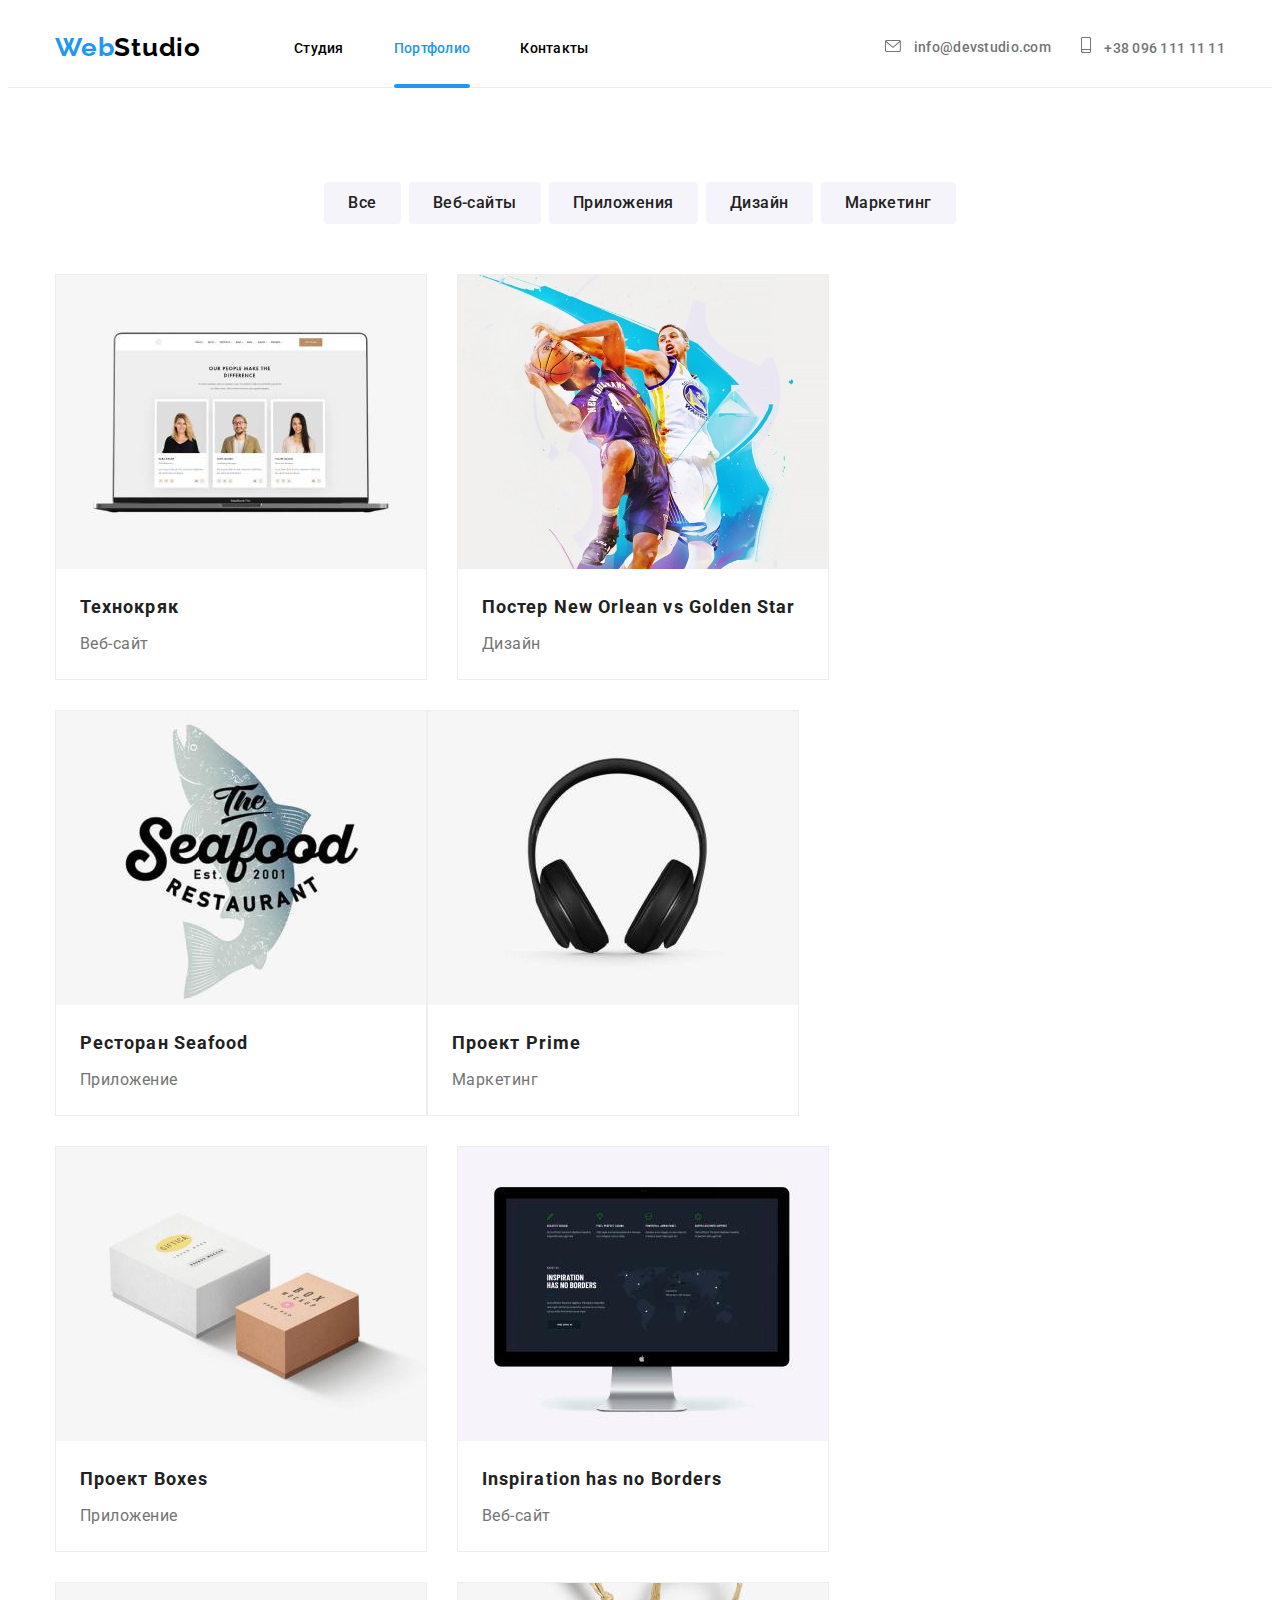
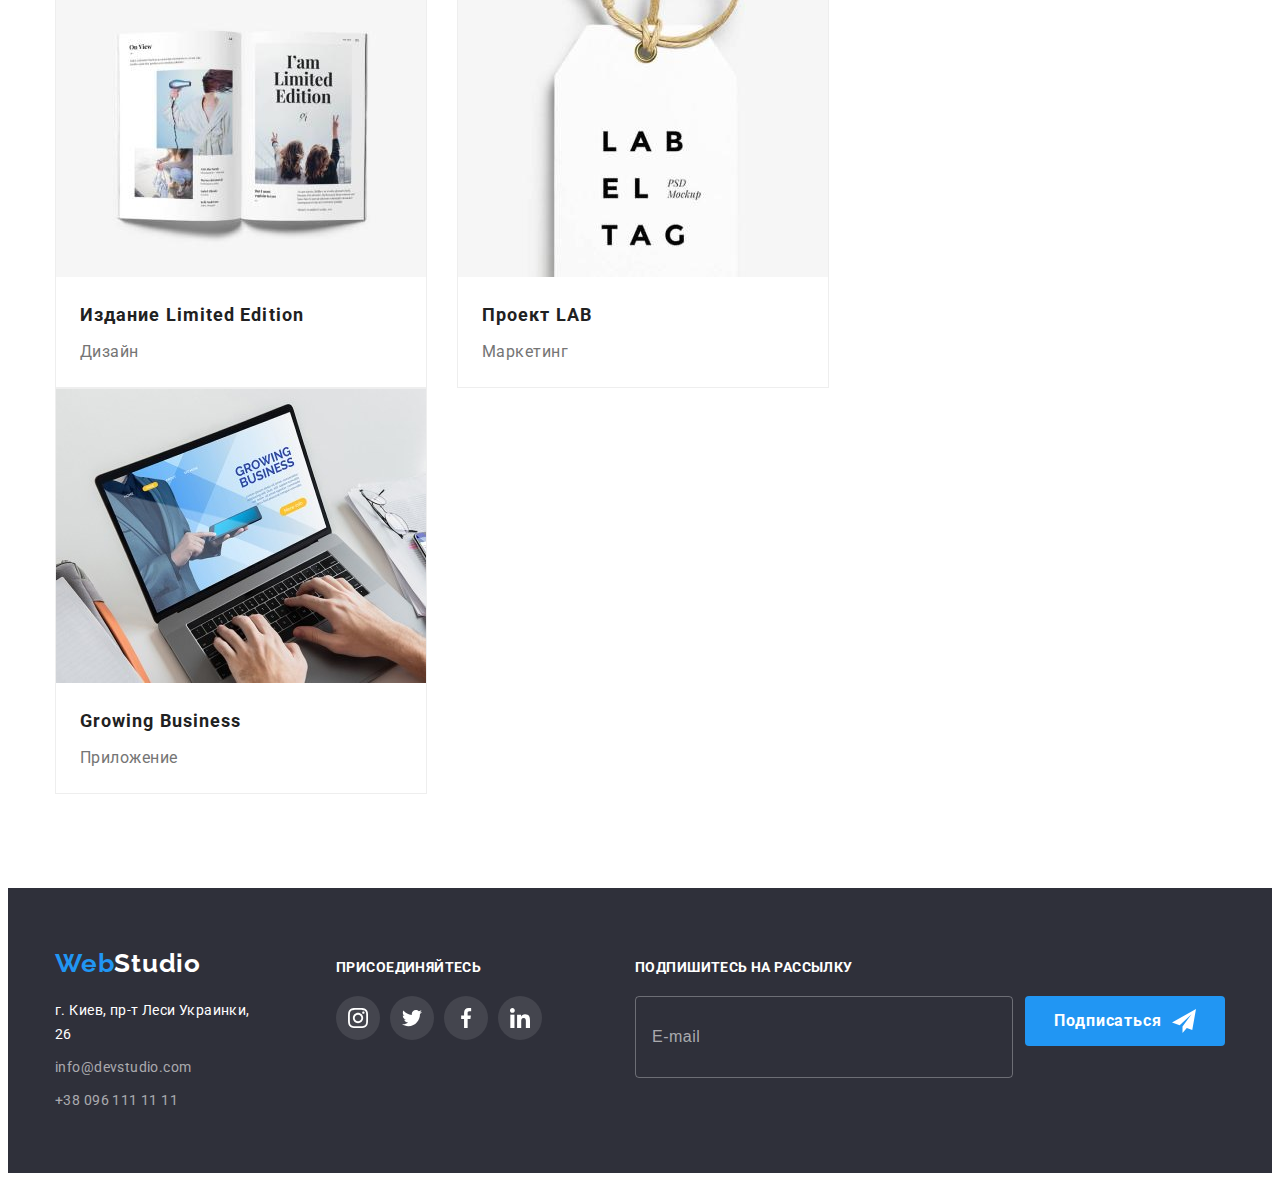
==== portfolio.html @ b7fc4e18 "created" ====
<!DOCTYPE html>
<html lang="ru">

<head>
  <meta charset="UTF-8" />
  <meta http-equiv="X-UA-Compatible" content="IE=edge" />
  <meta name="viewport" content="width=device-width, initial-scale=1.0" />
  <title>webstudio</title>
  <link rel="preconnect" href="https://fonts.googleapis.com" />
  <link rel="preconnect" href="https://fonts.gstatic.com" crossorigin />
  <link href="https://fonts.googleapis.com/css2?family=Raleway:wght@700&family=Roboto:wght@400;500;700;900&display=swap"
    rel="stylesheet" />
  <link rel="stylesheet" href="https://cdnjs.cloudflare.com/ajax/libs/modern-normalize/1.1.0/modern-normalize.min.css"
    integrity="sha512-wpPYUAdjBVSE4KJnH1VR1HeZfpl1ub8YT/NKx4PuQ5NmX2tKuGu6U/JRp5y+Y8XG2tV+wKQpNHVUX03MfMFn9Q=="
    crossorigin="anonymous" referrerpolicy="no-referrer" />
  <link rel="stylesheet" href="./css/main.min.css" />
</head>

<body>
  <header class="header">
    <div class="container header-container">
      <a class="header-logo" href="./index.html">
        <span class="header-logo__web" lang="en">Web</span><span class="header-logo__studio" lang="en">Studio</span>
      </a>
      <nav class="header-nav">
        <ul class="header-list list">
          <li class="header-list__item">
            <a href="./index.html" class="header-list__link link">Студия</a>
          </li>
          <li class="header-list__item">
            <a href="./portfolio.html" class="header-list__link link current">Портфолио</a>
          </li>
          <li class="header-list__item">
            <a href="" class="header-list__link link">Контакты</a>
          </li>
        </ul>
      </nav>

      <ul class="header-contacts list">
        <li class="header-contacts__item">
          <a href="mailto:info@devstudio.com" class="header-contacts__link link">
            <svg class="header-contacts__icon" width="16" height="12">
              <use href="./images/icons.svg#icon-envelope"></use>
            </svg>
            info@devstudio.com</a>
        </li>
        <li class="header-contacts__item">
          <a href="tel:+380961111111" class="header-contacts__link link">
            <svg class="header-contacts__icon" width="10" height="16">
              <use href="./images/icons.svg#icon-smartphone"></use>
            </svg>
            +38 096 111 11 11
          </a>
        </li>
      </ul>
    </div>
  </header>

  <main>
    <section class="filter">
      <div class="container">
        <h1 class="visually-hidden">Фильтр</h1>
        <ul class="filter-list list">
          <li class="filter-list__item"><button type="button" class="filter-list__button">Все</button></li>
          <li class="filter-list__item"><button type="button" class="filter-list__button">Веб-сайты</button></li>
          <li class="filter-list__item"><button type="button" class="filter-list__button">Приложения</button></li>
          <li class="filter-list__item"><button type="button" class="filter-list__button">Дизайн</button></li>
          <li class="filter-list__item"><button type="button" class="filter-list__button">Маркетинг</button></li>
        </ul>
        <ul class="filter-examples list">
          <li class="filter-examples__item"><a href="" class="filter-examples__link link"></a>
            <div class="filter-examples__item-wrap">
              <img src="./images/portfolio/portfolio1.jpg" alt="веб-сайт технокряк" width="370" height="294" />
              <p class="filter-examples__description-text">Технокряк это современная площадка распространения
                коронавируса. Компании используют эту платформу для цифрового шпионажа и атак на защищённые сервера
                конкурентов.</p>
            </div>
            <div class="filter-examples__main-text">
              <h2 class="filter-examples__title">Технокряк</h2>
              <p class="filter-examples__text">Веб-сайт</p>
            </div>
          </li>
          <li class="filter-examples__item"><a href="" class="filter-examples__link link"></a>
            <div class="filter-examples__item-wrap">
              <img src="./images/portfolio/portfolio2.jpg" alt="Постер New Orlean vs Golden Star" width="370"
                height="294" />
              <p class="filter-examples__description-text">Технокряк это современная площадка распространения
                коронавируса. Компании используют эту платформу для цифрового шпионажа и атак на защищённые сервера
                конкурентов.</p>
            </div>
            <div class="filter-examples__main-text">
              <h2 class="filter-examples__title">Постер <span lang="en">New Orlean vs Golden Star</span></h2>
              <p class="filter-examples__text">Дизайн</p>
            </div>
          </li>
          <li class="filter-examples__item"><a href="" class="filter-examples__link link"></a>
            <div class="filter-examples__item-wrap">
              <img src="./images/portfolio/portfolio3.jpg" alt="Ресторан Seafood" width="370" height="294" />
              <p class="filter-examples__description-text">Технокряк это современная площадка распространения
                коронавируса. Компании используют эту платформу для цифрового шпионажа и атак на защищённые сервера
                конкурентов.</p>
            </div>
            <div class="filter-examples__main-text">
              <h2 class="filter-examples__title">Ресторан <span lang="en">Seafood</span></h2>
              <p class="filter-examples__text">Приложение</p>
            </div>
          </li>
          <li class="filter-examples__item"><a href="" class="filter-examples__link link"></a>
            <div class="filter-examples__item-wrap">
              <img src="./images/portfolio/portfolio4.jpg" alt="Проект Prime" width="370" height="294" />
              <p class="filter-examples__description-text">Технокряк это современная площадка распространения
                коронавируса. Компании используют эту платформу для цифрового шпионажа и атак на защищённые сервера
                конкурентов.</p>
            </div>
            <div class="filter-examples__main-text">
              <h2 class="filter-examples__title">Проект <span lang="en">Prime</span></h2>
              <p class="filter-examples__text">Маркетинг</p>
            </div>
          </li>
          <li class="filter-examples__item"><a href="" class="filter-examples__link link"></a>
            <div class="filter-examples__item-wrap">
              <img src="./images/portfolio/portfolio5.jpg" alt="Проект Boxes" width="370" height="294" />
              <p class="filter-examples__description-text">Технокряк это современная площадка распространения
                коронавируса. Компании используют эту платформу для цифрового шпионажа и атак на защищённые сервера
                конкурентов.</p>
            </div>
            <div class="filter-examples__main-text">
              <h2 class="filter-examples__title">Проект <span lang="en">Boxes</span></h2>
              <p class="filter-examples__text">Приложение</p>
            </div>
          </li>
          <li class="filter-examples__item"><a href="" class="filter-examples__link link"></a>
            <div class="filter-examples__item-wrap">
              <img src="./images/portfolio/portfolio6.jpg" alt="Inspiration has no Borders" width="370" height="294" />
              <p class="filter-examples__description-text">Технокряк это современная площадка распространения
                коронавируса. Компании используют эту платформу для цифрового шпионажа и атак на защищённые сервера
                конкурентов.</p>
            </div>
            <div class="filter-examples__main-text">
              <h2 class="filter-examples__title"><span lang="en">Inspiration has no Borders</span></h2>
              <p class="filter-examples__text">Веб-сайт</p>
            </div>
          </li>
          <li class="filter-examples__item"><a href="" class="filter-examples__link link"></a>
            <div class="filter-examples__item-wrap">
              <img src="./images/portfolio/portfolio7.jpg" alt="Издание Limited Edition" width="370" height="294" />
              <p class="filter-examples__description-text">Технокряк это современная площадка распространения
                коронавируса. Компании используют эту платформу для цифрового шпионажа и атак на защищённые сервера
                конкурентов.</p>
            </div>
            <div class="filter-examples__main-text">
              <h2 class="filter-examples__title">Издание <span lang="en">Limited Edition</span></h2>
              <p class="filter-examples__text">Дизайн</p>
            </div>
          </li>
          <li class="filter-examples__item"><a href="" class="filter-examples__link link"></a>
            <div class="filter-examples__item-wrap">
              <img src="./images/portfolio/portfolio8.jpg" alt="Проект LAB" width="370" height="294" />
              <p class="filter-examples__description-text">Технокряк это современная площадка распространения
                коронавируса. Компании используют эту платформу для цифрового шпионажа и атак на защищённые сервера
                конкурентов.</p>
            </div>
            <div class="filter-examples__main-text">
              <h2 class="filter-examples__title">Проект <span lang="en">LAB</span></h2>
              <p class="filter-examples__text">Маркетинг</p>
            </div>
          </li>
          <li class="filter-examples__item"><a href="" class="filter-examples__link link"></a>
            <div class="filter-examples__item-wrap">
              <img src="./images/portfolio/portfolio9.jpg" alt="Growing Business" width="370" height="294" />
              <p class="filter-examples__description-text">Технокряк это современная площадка распространения
                коронавируса. Компании используют эту платформу для цифрового шпионажа и атак на защищённые сервера
                конкурентов.</p>
            </div>
            <div class="filter-examples__main-text">
              <h2 class="filter-examples__title"><span lang="en">Growing Business</span></h2>
              <p class="filter-examples__text">Приложение</p>
            </div>
          </li>
        </ul>
      </div>
    </section>
  </main>

  <footer class="footer">
    <div class="container footer-container">
      <div class="footer-contact-info">
        <a class="footer-logo" href="./index.html"><span class="footer-logo__web" lang="en">Web</span><span
            class="footer-logo__studio" lang="en">Studio</span></a>
        <address class="footer-address">
          <ul class="footer-address__list list">
            <li class="footer-address__item">
              <a href="https://goo.gl/maps/FD98pW3v6EqiZi8m8" class="footer-address__map link" target="_blank"
                rel="noopener noreferrer">
                г. Киев, пр-т Леси Украинки, 26
              </a>
            </li>
            <li class="footer-address__item">
              <a href="mailto:info@devstudio.com" class="footer-address__mail link">
                info@devstudio.com
              </a>
            </li>
            <li class="footer-address__item">
              <a href="tel:+380961111111" class="footer-address__tel link">
                +38 096 111 11 11
              </a>
            </li>
          </ul>
        </address>
      </div>
      <div class="footer-social">
        <p class="footer-social__join-text">ПРИСОЕДИНЯЙТЕСЬ</p>
        <ul class="footer-social__list socials list">
          <li class="socials__item">
            <a href="" class="socials__link social--fill-white">
              <svg class="socials__icon" width="20" height="20">
                <use href="./images/icons.svg#icon-instagram">
                </use>
              </svg>
            </a>
          </li>
          <li class="socials__item">
            <a href="" class="socials__link social--fill-white">
              <svg class="socials__icon" width="20" height="20">
                <use href="./images/icons.svg#icon-twitter">
                </use>
              </svg>
            </a>
          </li>
          <li class="socials__item">
            <a href="" class="socials__link social--fill-white">
              <svg class="socials__icon" width="20" height="20">
                <use href="./images/icons.svg#icon-facebook">
                </use>
              </svg>
            </a>
          </li>
          <li class="socials__item">
            <a href="" class="socials__link social--fill-white">
              <svg class="socials__icon" width="20" height="20">
                <use href="./images/icons.svg#icon-linkedin">
                </use>
              </svg>
            </a>
          </li>
        </ul>
      </div>
      <div class="footer-mailing">
        <h2 class="footer-mailing__title">Подпишитесь на рассылку</h2>
        <form action="#" class="mailing-form">
          <div class="mailing-form__wrap">
            <input type="email" name="mailing-email" class="mailing-form__input" placeholder="E-mail" required>
            <button type="submit" class="button mailing-form__button">Подписаться<svg class="mailing-form__icon" width="24" height="24">
                <use href="./images/icons.svg#icon-icon-send"></use>
              </svg>
            </button>
          </div>
        </form>
      </div>
    </div>
  </footer>
</body>

</html>
---- css/main.min.css ----
:root{--logo-color: #ffffff;--main-title-color: #ffffff;--second-title-color: #212121;--first-text-color: #757575;--second-text-color: #212121;--third-text-color: #ffffff;--fourth-text-color: rgba(255, 255, 255, 0.6);--button-color: #ffffff;--header-main-text-color: #000000;--header-second-text-color: #757575;--accent-color: #2196f3;--background-block-color: #2f303a;--background-block-secondary-color: #f5f4fa;--background-color-third-color: #ffffff}p,h1,h2,h3,h4,h5,h6{margin:0 auto}ul{margin:0;padding:0}img{display:block;max-width:100%;height:auto}.visually-hidden{position:absolute;white-space:nowrap;width:1px;height:1px;overflow:hidden;border:0;padding:0;clip:rect(0 0 0 0);clip-path:inset(50%);margin:-1px}body{font-family:"Roboto", sans-serif;color:var(--main-title-color)}.list{list-style:none}.link{text-decoration:none}.container{width:1200px;box-sizing:border-box;padding-left:15px;padding-right:15px;margin:0 auto}.backdrop{position:fixed;top:0;left:0;width:100vw;height:100vh;background-color:rgba(0,0,0,0.2);opacity:1;transition:opacity 250ms cubic-bezier(0.4, 0, 0.2, 1),visibility 250ms cubic-bezier(0.4, 0, 0.2, 1)}.is-hidden{visibility:hidden;opacity:0;pointer-events:none}.modal{position:absolute;padding:40px;top:50%;left:50%;width:528px;min-height:581px;background-color:#ffffff;border-radius:4px;transform:translate(-50%, -50%) scale(1);transition:transform 250ms cubic-bezier(0.4, 0, 0.2, 1),visibility 250ms cubic-bezier(0.4, 0, 0.2, 1)}.is-hidden .modal{transform:translate(-50%, -50%) scale(0.5)}.modal-close{position:absolute;top:10px;right:10px;width:30px;height:30px;cursor:pointer;background-color:transparent;border:1px solid rgba(0,0,0,0.1);border-radius:50px;display:flex;align-items:center;justify-content:center;transition:border-color 250ms cubic-bezier(0.4, 0, 0.2, 1)}.modal-close:focus,.modal-close:hover{border-color:var(--accent-color)}.icon-close{transition:fill 250ms cubic-bezier(0.4, 0, 0.2, 1)}.modal-close:focus .icon-close,.modal-close:hover .icon-close{fill:var(--accent-color)}.modal__title{margin-bottom:12px;font-weight:700;font-size:20px;line-height:1.15;letter-spacing:.03em;text-align:center;color:var(--second-text-color)}.modal-form__info{margin-bottom:10px}.modal-personalization__wrap{position:relative}.modal-personalization__icon{position:absolute;top:50%;left:12px;transform:translateY(-50%);transition:fill 250ms cubic-bezier(0.4, 0, 0.2, 1)}.modal-personalization__input{padding-left:42px;padding-right:12px;font-size:12px;line-height:1.17;letter-spacing:0.01em;color:var(--header-second-text-color);width:100%;height:40px;border:1px solid rgba(33,33,33,0.2);border-radius:4px;background-color:transparent;outline:transparent;transition:border-color 250ms cubic-bezier(0.4, 0, 0.2, 1)}.modal-personalization__input:focus{border-color:var(--accent-color)}.modal-personalization__input:focus+.modal-personalization__icon{fill:var(--accent-color)}.modal-form__text{display:block;margin-bottom:4px;font-size:12px;line-height:1.17;letter-spacing:0.01em;color:var(--header-second-text-color)}.modal-form__comment{padding-left:16px;padding-right:16px;padding-top:12px;padding-bottom:12px;margin-bottom:20px;width:100%;height:120px;border:1px solid rgba(33,33,33,0.2);border-radius:4px;background-color:transparent;outline:transparent;resize:none}.modal-form__comment::placeholder{font-size:12px;line-height:1.17;letter-spacing:0.01em;color:rgba(117,117,117,0.5)}.modal-button{display:block;margin:0 auto;font-family:inherit;font-weight:700;font-size:16px;line-height:1.87;align-items:center;text-align:center;justify-content:center;letter-spacing:0.06em;width:200px;height:50px;cursor:pointer;border-radius:4px;color:var(--button-color);background-color:var(--accent-color);border-color:transparent;outline:transparent;box-shadow:0px 4px 4px rgba(0,0,0,0.25);transition:background-color 250ms cubic-bezier(0.4, 0, 0.2, 1)}.modal-button:focus{background-color:#188CE8}.modal-form-agreement{margin-bottom:30px}.agreement-text{display:flex;align-items:center;justify-content:center;font-size:14px;line-height:1.71px;letter-spacing:0.03em;color:var(--header-second-text-color)}.agreement-text span{width:16px;height:15px;margin-right:7px;display:flex;align-items:center;justify-content:center;border:2px solid #212121;border-radius:2px}.icon-checkmark{fill:#FFFFFF}.modal-check:checked+.agreement-text span{background-color:var(--accent-color);border:none}.agreemnet-link{color:var(--accent-color);text-decoration:underline;text-decoration-skip-ink:none}.socials{display:flex;justify-content:center}.socials__item{width:44px;height:44px}.socials__item:not(:last-child){margin-right:10px}.socials__link{display:flex;align-items:center;justify-content:center;width:100%;height:100%;border-radius:50%;color:#AFB1B8;outline:rgba(0,0,0,0);transition:background-color 250ms cubic-bezier(0.4, 0, 0.2, 1),color 250ms cubic-bezier(0.4, 0, 0.2, 1)}.socials__link:hover,.socials__link:focus{background-color:var(--accent-color)}.socials__link:hover .socials__icon,.socials__link:focus .socials__icon{fill:#FFFFFF}.social--fill-grey{fill:#AFB1B8}.social--fill-white{fill:#ffffff;background-color:rgba(255,255,255,0.1)}.header-container{display:flex;align-items:center}.header{padding-top:24px;padding-bottom:24px;border-bottom:1px solid #ECECEC}.header-list__link{font-weight:500;font-size:14px;line-height:1.14;letter-spacing:.02em;color:var(--header-main-text-color);transition:color 250ms cubic-bezier(0.4, 0, 0.2, 1);position:relative}.header-list__link:hover,.header-list__link:focus{color:var(--accent-color)}.header-nav .link.current{color:var(--accent-color)}.header-nav .link.current::after{content:" ";width:100%;height:4px;border-radius:2px;background-color:var(--accent-color);position:absolute;left:0;bottom:-32px}.header-logo{display:block;margin-right:93px;font-family:Raleway;font-weight:700;font-size:26px;line-height:1.19;letter-spacing:.03em;text-decoration:none}.header-logo__web{color:var(--accent-color)}.header-logo__studio{color:var(--header-main-text-color)}.header-list{display:flex;align-items:center}.header-list__item:not(:last-child){margin-right:50px}.header-contacts{display:flex;margin-left:auto}.header-contacts__link{align-items:center;font-weight:500;font-size:14px;line-height:1.14;letter-spacing:0.02em;color:var(--header-second-text-color);text-decoration:none;transition:color 250ms cubic-bezier(0.4, 0, 0.2, 1)}.header-contacts__link:hover,.header-contacts__link:focus{color:var(--accent-color)}.header-contacts__item:not(:last-child){margin-right:30px}.header-contacts__icon{fill:currentColor;margin-right:10px}.hero__title{margin-bottom:30px;font-weight:900;font-size:44px;line-height:1.36;letter-spacing:.06em;max-width:696px;text-transform:uppercase;color:var(--main-title-color)}.hero__button{font-family:inherit;font-weight:700;font-size:16px;line-height:1.87;align-items:center;text-align:center;letter-spacing:0.06em;width:200px;height:50px;cursor:pointer;border-radius:4px;color:var(--button-color);background-color:var(--accent-color)}.hero-container{text-align:center}.hero{max-width:1600px;padding-top:200px;padding-bottom:200px;margin:0 auto;background-color:var(--background-block-color);background-image:linear-gradient(to right, rgba(47,48,58,0.4), rgba(47,48,58,0.4)),url(../images/hero-background.jpg);background-repeat:no-repeat;background-position:center;background-size:cover}.features__title{margin-bottom:10px;font-weight:700;font-size:14px;line-height:1.14;letter-spacing:.03em;text-transform:uppercase;color:var(--second-title-color)}.features__text{font-size:14px;line-height:1.71;letter-spacing:0.03em;color:var(--first-text-color)}.features__list{display:flex;flex-wrap:wrap}.features__item{width:270px}.features__item:not(:last-child){margin-right:30px}.features{padding-top:94px;padding-bottom:94px}.features__picture{display:flex;margin-bottom:30px;align-items:center;justify-content:center;width:270px;height:120px;background-color:#F5F4FA;border-radius:4px}.about-us__title{margin-bottom:50px;font-weight:700;font-size:36px;line-height:1.67;letter-spacing:.03em;text-align:center;color:var(--second-title-color)}.about-us{padding-bottom:94px}.about-us__list{display:flex}.about-us__item:not(:last-child){margin-right:30px}.about-us__item-wrap{position:relative}.about-us__item-text{position:absolute;left:0;bottom:0;font-weight:700;font-size:14px;line-height:1.14;letter-spacing:.03em;text-transform:uppercase;padding-top:27px;padding-bottom:27px;text-align:center;width:370px;height:70px;color:#FFFFFF;background-color:rgba(47,48,58,0.8)}.our-team__title{margin-bottom:50px;font-weight:700;font-size:36px;line-height:1.17;letter-spacing:.03em;text-align:center;color:var(--second-title-color)}.our-team__subtitle{margin-bottom:10px;font-weight:500;font-size:16px;line-height:1.19;letter-spacing:.03em;text-align:center;color:var(--second-text-color)}.our-team__text{margin-bottom:16px;font-size:16px;line-height:1.19;text-align:center;letter-spacing:0.03em;color:var(--first-text-color)}.our-team{padding-top:94px;padding-bottom:94px;background-color:var(--background-block-secondary-color)}.our-team__list{display:flex;flex-wrap:wrap}.our-team__item{width:270px;background-color:#FFFFFF;border-bottom-left-radius:4px;border-bottom-right-radius:4px;box-shadow:0px 1px 3px rgba(0,0,0,0.12),0px 1px 1px rgba(0,0,0,0.14),0px 2px 1px rgba(0,0,0,0.2);border-radius:0px 0px 4px 4px}.our-team__item:not(:last-child){margin-right:30px}.our-team__item-content{padding-top:30px;padding-bottom:30px}.clients{padding-top:94px;padding-bottom:94px}.clients__title{margin-bottom:50px;font-weight:700;font-size:36px;line-height:1.17;letter-spacing:.03em;text-align:center;color:var(--second-title-color)}.clients-list{display:flex}.clients-list__item{width:170px;height:92px}.clients-list__item:not(:last-child){margin-right:30px}.clients-list__link{border:1px solid #AFB1B8;box-sizing:border-box;border-radius:4px;width:100%;height:100%;display:flex;align-items:center;justify-content:center;color:#AFB1B8;outline:transparent;transition:border-color 250ms cubic-bezier(0.4, 0, 0.2, 1),color 250ms cubic-bezier(0.4, 0, 0.2, 1)}.clients-list__link:hover,.clients-list__link:focus{color:var(--accent-color);border-color:var(--accent-color)}.clients-list__icon{fill:currentColor}.footer-address__tel,.footer-address__mail{font-size:14px;line-height:1.71;letter-spacing:0.03em;color:var(--fourth-text-color);transition:color 250ms cubic-bezier(0.4, 0, 0.2, 1)}.footer-address__tel:hover,.footer-address__mail:hover,.footer-address__tel:focus,.footer-address__mail:focus{color:var(--accent-color)}.footer-address__map{font-size:14px;line-height:1.71;letter-spacing:0.03em;color:var(--third-text-color);transition:color 250ms cubic-bezier(0.4, 0, 0.2, 1)}.footer-address__map:hover,.footer-address__map:focus{color:var(--accent-color)}.footer-address{font-style:normal}.footer-address__item:not(:last-child){margin-bottom:9px}.footer-logo{display:block;margin-bottom:20px;font-family:Raleway;font-weight:700;font-size:26px;line-height:1.19;letter-spacing:.03em;text-decoration:none}.footer-logo__web{color:var(--accent-color)}.footer-logo__studio{color:var(--logo-color)}.footer{background-color:var(--background-block-color)}.footer-contact-info{padding-top:60px;padding-bottom:60px;margin-right:70px;width:231px}.footer-container{display:flex}.footer-social__join-text{margin-bottom:20px;font-weight:700;font-size:14px;line-height:1.14;letter-spacing:.03em;text-transform:uppercase;text-align:left;justify-content:center}.footer-mailing__title{margin-bottom:20px;font-weight:700;font-size:14px;line-height:1.14;letter-spacing:.03em;text-transform:uppercase;text-align:left;justify-content:center}.footer-social{padding-top:72px;padding-bottom:100px;margin-right:93px}.footer-mailing{padding-top:72px;padding-bottom:94px}.mailing-form__input{font-size:16px;line-height:1.25;letter-spacing:0.03em;color:rgba(255,255,255,0.6);width:358px;height:50px;background-color:transparent;border:1px solid rgba(255,255,255,0.3);border-radius:4px;margin-right:12px;padding-left:16px;padding-top:15px;padding-bottom:15px;outline:transparent}.mailing-form__input::placeholder{font-size:16px;line-height:1.25;letter-spacing:0.03em;color:rgba(255,255,255,0.6)}.mailing-form__button{display:flex;margin:0 auto;font-family:inherit;font-weight:700;font-size:16px;line-height:1.87;align-items:center;justify-content:center;letter-spacing:0.06em;width:200px;height:50px;cursor:pointer;border-radius:4px;color:var(--button-color);background-color:var(--accent-color);border-color:transparent;outline:transparent}.mailing-form__wrap{display:flex}.mailing-form__icon{margin-left:10px}.filter{padding-top:94px;padding-bottom:94px}.filter-list{display:flex;margin-bottom:50px;justify-content:center}.filter-list__item:not(:last-child){margin-right:8px}.filter-examples{display:flex;flex-wrap:wrap}.filter-examples__item{margin-right:30px;margin-bottom:30px;width:370px;border:1px solid #EEEEEE}.filter-examples__item:hover,.filter-examples__item:focus{box-shadow:0px 1px 1px rgba(0,0,0,0.12),0px 4px 4px rgba(0,0,0,0.06),1px 4px 6px rgba(0,0,0,0.16)}.filter-examples__item:nth-child(3n){margin-right:0}.filter-examples__item:nth-last-child(-n+3){margin-bottom:0}.filter-list__button{padding:6px 22px;font-family:inherit;font-weight:500;font-size:16px;line-height:1.63;letter-spacing:0.03em;text-align:center;cursor:pointer;border-radius:4px;color:var(--second-title-color);border-color:transparent;background-color:var(--background-block-secondary-color);transition:color 250ms cubic-bezier(0.4, 0, 0.2, 1),box-shadow 250ms cubic-bezier(0.4, 0, 0.2, 1),background-color 250ms cubic-bezier(0.4, 0, 0.2, 1)}.filter-list__button:hover,.filter-list__button:focus{background-color:var(--accent-color);color:var(--button-color);box-shadow:0px 3px 1px rgba(0,0,0,0.1),0px 1px 2px rgba(0,0,0,0.08),0px 2px 2px rgba(0,0,0,0.12)}.filter-examples__title{margin-bottom:4px;font-weight:700;font-size:18px;line-height:2;letter-spacing:.06em;text-align:left;color:var(--second-title-color);background-color:var(--background-color-third-color)}.filter-examples__text{font-size:16px;line-height:1.88;text-align:left;letter-spacing:0.03em;color:var(--first-text-color);background-color:var(--background-color-third-color)}.filter-examples__main-text{padding:20px 24px}.filter-examples__item-wrap{position:relative;overflow:hidden}.filter-examples__description-text{position:absolute;top:0;left:0;padding:63px 24px;height:100%;font-size:18px;line-height:1.56;letter-spacing:0.03em;color:#ffffff;background-color:rgba(33,150,243,0.9);transform:translateY(100%);transition:transform 250ms cubic-bezier(0.4, 0, 0.2, 1)}.filter-examples-item:hover .filter-examples__description-text{transform:translateY(0)}
/*# sourceMappingURL=main.min.css.map */
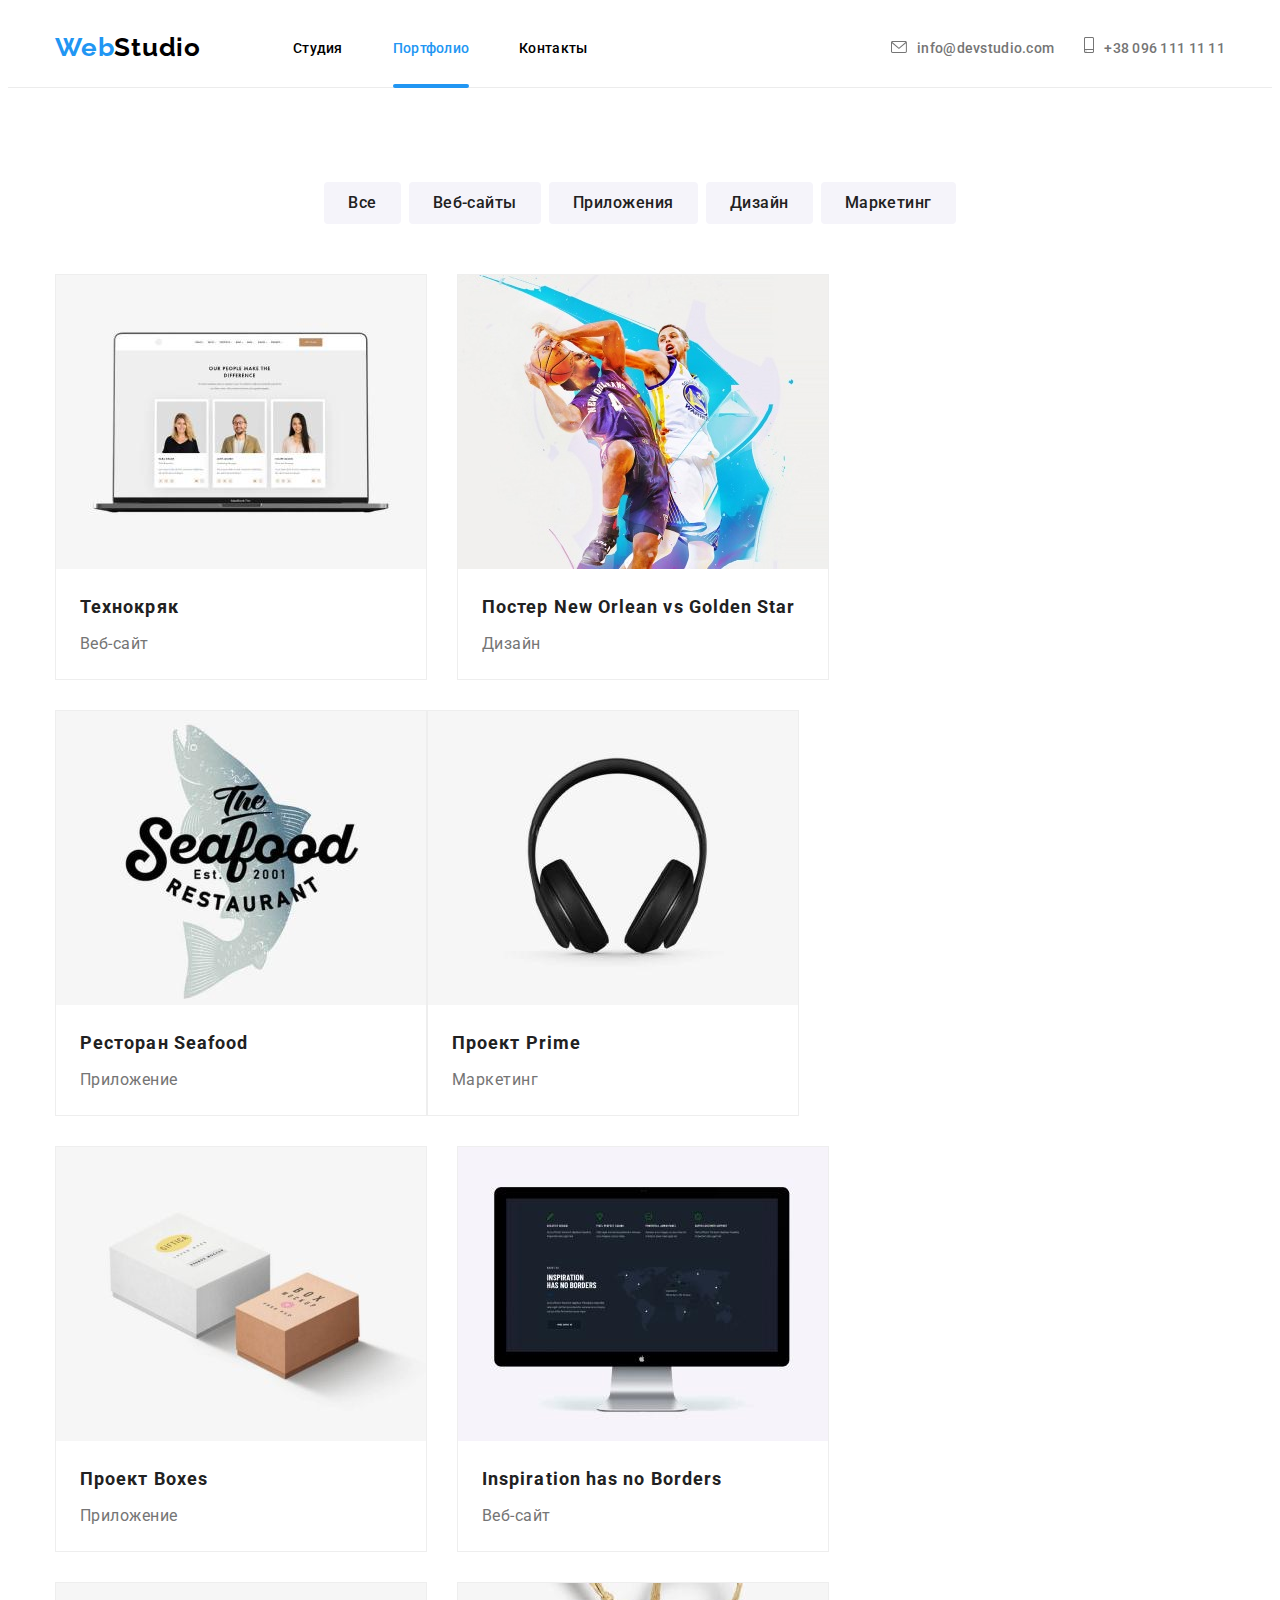
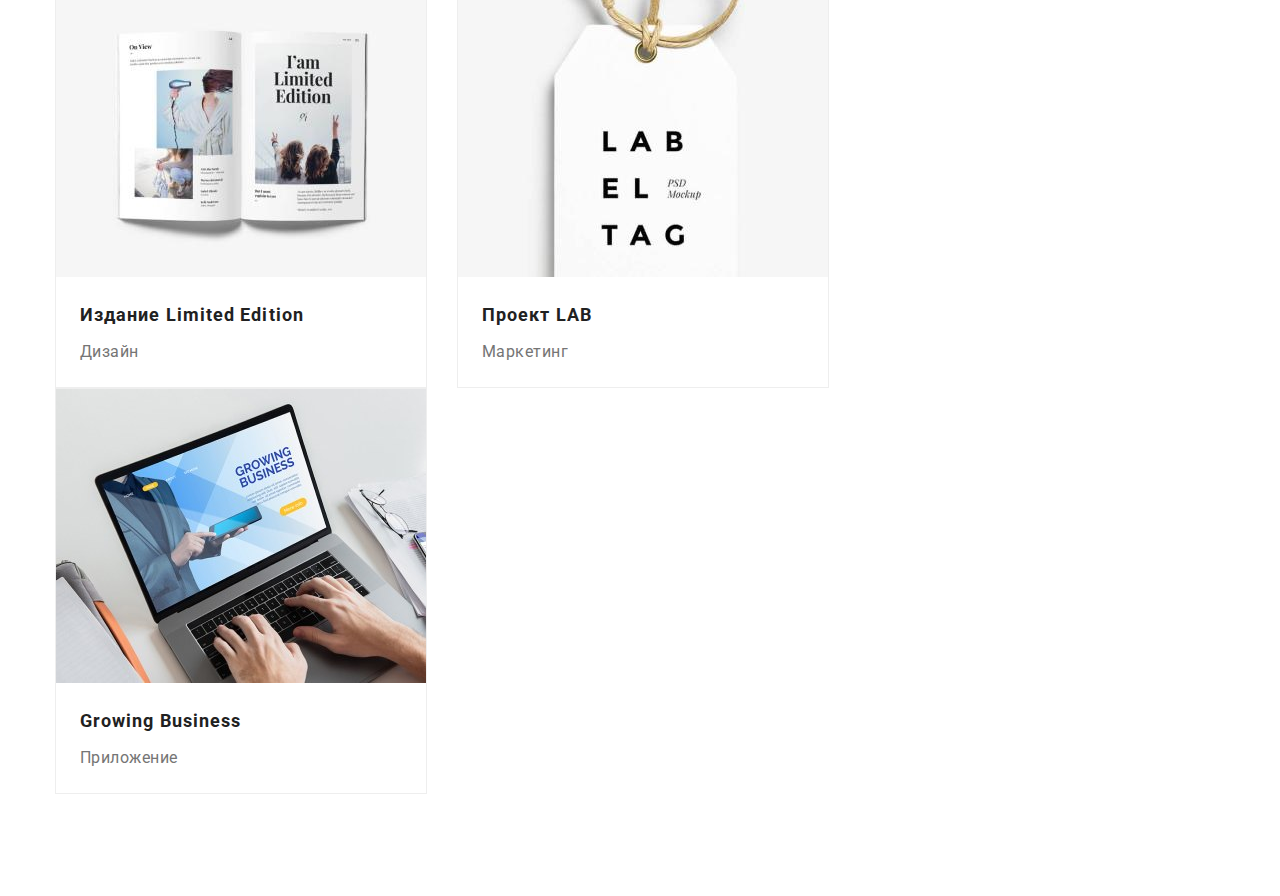
==== commit 09c88803: "header done" ====
--- a/portfolio.html
+++ b/portfolio.html
@@ -41,20 +41,96 @@
           <a href="mailto:info@devstudio.com" class="header-contacts__link link">
             <svg class="header-contacts__icon" width="16" height="12">
               <use href="./images/icons.svg#icon-envelope"></use>
-            </svg>
-            info@devstudio.com</a>
+            </svg>info@devstudio.com</a>
         </li>
         <li class="header-contacts__item">
           <a href="tel:+380961111111" class="header-contacts__link link">
             <svg class="header-contacts__icon" width="10" height="16">
               <use href="./images/icons.svg#icon-smartphone"></use>
-            </svg>
-            +38 096 111 11 11
+            </svg>+38 096 111 11 11
           </a>
         </li>
       </ul>
+
+      <ul class="header-contacts-tab list">
+        <li class="header-contacts-tab__item">
+          <div class="header-contacts-tab__wrap">
+            <a href="mailto:info@devstudio.com" class="header-contacts-tab__link link">
+              <svg class="header-contacts-mail__icon" width="14" height="10">
+                <use href="./images/icons.svg#icon-envelope"></use>
+              </svg>info@devstudio.com</a>
+          </div>
+        </li>
+        <li class="header-contacts-tab__item">
+          <div class="header-contacts-tab__wrap">
+            <a href="tel:+380961111111" class="header-contacts-tab__link link">
+              <svg class="header-contacts-phone__icon" width="10" height="14">
+                <use href="./images/icons.svg#icon-phone-10-14"></use>
+              </svg>+38 096 111 11 11</a>
+          </div>
+        </li>
+      </ul>
+
+      <button type="button" class="menu-btn">
+        <svg class="menu-btn-open" width="24" height="24">
+          <use href="./images/icons.svg#icon-menu">
+          </use>
+        </svg>
+      </button>
+    </div>
+
+    <div class="mob-menu is-hidden">
+      <div class="container">
+        <div class="mob-menu-top">
+          <button class="menu-close-btn">
+            <svg class="menu-btn-close" width="18" height="18">
+              <use href="./images/icons.svg#icon-close-menu">
+              </use>
+            </svg>
+          </button>
+          <nav class="header-nav">
+            <ul class="mob-menu-list list">
+              <li class="mob-menu-list__item">
+                <a href="./index.html" class="mob-menu-list__link link current">Студия</a>
+              </li>
+              <li class="mob-menu-list__item">
+                <a href="./portfolio.html" class="mob-menu-list__link link">Портфолио</a>
+              </li>
+              <li class="mob-menu-list__item">
+                <a href="" class="mob-menu-list__link link">Контакты</a>
+              </li>
+            </ul>
+          </nav>
+        </div>
+        <div class="mob-menu-bottom">
+          <ul class="mob-menu-contacts list">
+            <li class="mob-menu-contacts__item">
+              <a href="tel:+380961111111" class="mob-menu-tel__link link">+38 096 111 11 11
+              </a>
+            </li>
+            <li class="mob-menu-contacts__item">
+              <a href="mailto:info@devstudio.com" class="mob-menu-mail__link link">info@devstudio.com</a>
+            </li>
+          </ul>
+          <ul class="mob-social-list list">
+            <li class="mob-social-list__item">
+              <a href="" class="mob-social-list__link link">Instagram</a>
+            </li>
+            <li class="mob-social-list__item">
+              <a href="" class="mob-social-list__link link">Twitter</a>
+            </li>
+            <li class="mob-social-list__item">
+              <a href="" class="mob-social-list__link link">Facebook</a>
+            </li>
+            <li class="mob-social-list__item">
+              <a href="" class="mob-social-list__link link">LinkedIn</a>
+            </li>
+          </ul>
+        </div>
+      </div>
     </div>
   </header>
+
 
   <main>
     <section class="filter">
@@ -182,7 +258,7 @@
     </section>
   </main>
 
-  <footer class="footer">
+  <!-- <footer class="footer">
     <div class="container footer-container">
       <div class="footer-contact-info">
         <a class="footer-logo" href="./index.html"><span class="footer-logo__web" lang="en">Web</span><span
@@ -258,7 +334,7 @@
         </form>
       </div>
     </div>
-  </footer>
+  </footer> -->
 </body>
 
 </html>--- a/css/main.min.css
+++ b/css/main.min.css
@@ -1,2 +1,2 @@
-:root{--logo-color: #ffffff;--main-title-color: #ffffff;--second-title-color: #212121;--first-text-color: #757575;--second-text-color: #212121;--third-text-color: #ffffff;--fourth-text-color: rgba(255, 255, 255, 0.6);--button-color: #ffffff;--header-main-text-color: #000000;--header-second-text-color: #757575;--accent-color: #2196f3;--background-block-color: #2f303a;--background-block-secondary-color: #f5f4fa;--background-color-third-color: #ffffff}p,h1,h2,h3,h4,h5,h6{margin:0 auto}ul{margin:0;padding:0}img{display:block;max-width:100%;height:auto}.visually-hidden{position:absolute;white-space:nowrap;width:1px;height:1px;overflow:hidden;border:0;padding:0;clip:rect(0 0 0 0);clip-path:inset(50%);margin:-1px}body{font-family:"Roboto", sans-serif;color:var(--main-title-color)}.list{list-style:none}.link{text-decoration:none}.container{width:1200px;box-sizing:border-box;padding-left:15px;padding-right:15px;margin:0 auto}.backdrop{position:fixed;top:0;left:0;width:100vw;height:100vh;background-color:rgba(0,0,0,0.2);opacity:1;transition:opacity 250ms cubic-bezier(0.4, 0, 0.2, 1),visibility 250ms cubic-bezier(0.4, 0, 0.2, 1)}.is-hidden{visibility:hidden;opacity:0;pointer-events:none}.modal{position:absolute;padding:40px;top:50%;left:50%;width:528px;min-height:581px;background-color:#ffffff;border-radius:4px;transform:translate(-50%, -50%) scale(1);transition:transform 250ms cubic-bezier(0.4, 0, 0.2, 1),visibility 250ms cubic-bezier(0.4, 0, 0.2, 1)}.is-hidden .modal{transform:translate(-50%, -50%) scale(0.5)}.modal-close{position:absolute;top:10px;right:10px;width:30px;height:30px;cursor:pointer;background-color:transparent;border:1px solid rgba(0,0,0,0.1);border-radius:50px;display:flex;align-items:center;justify-content:center;transition:border-color 250ms cubic-bezier(0.4, 0, 0.2, 1)}.modal-close:focus,.modal-close:hover{border-color:var(--accent-color)}.icon-close{transition:fill 250ms cubic-bezier(0.4, 0, 0.2, 1)}.modal-close:focus .icon-close,.modal-close:hover .icon-close{fill:var(--accent-color)}.modal__title{margin-bottom:12px;font-weight:700;font-size:20px;line-height:1.15;letter-spacing:.03em;text-align:center;color:var(--second-text-color)}.modal-form__info{margin-bottom:10px}.modal-personalization__wrap{position:relative}.modal-personalization__icon{position:absolute;top:50%;left:12px;transform:translateY(-50%);transition:fill 250ms cubic-bezier(0.4, 0, 0.2, 1)}.modal-personalization__input{padding-left:42px;padding-right:12px;font-size:12px;line-height:1.17;letter-spacing:0.01em;color:var(--header-second-text-color);width:100%;height:40px;border:1px solid rgba(33,33,33,0.2);border-radius:4px;background-color:transparent;outline:transparent;transition:border-color 250ms cubic-bezier(0.4, 0, 0.2, 1)}.modal-personalization__input:focus{border-color:var(--accent-color)}.modal-personalization__input:focus+.modal-personalization__icon{fill:var(--accent-color)}.modal-form__text{display:block;margin-bottom:4px;font-size:12px;line-height:1.17;letter-spacing:0.01em;color:var(--header-second-text-color)}.modal-form__comment{padding-left:16px;padding-right:16px;padding-top:12px;padding-bottom:12px;margin-bottom:20px;width:100%;height:120px;border:1px solid rgba(33,33,33,0.2);border-radius:4px;background-color:transparent;outline:transparent;resize:none}.modal-form__comment::placeholder{font-size:12px;line-height:1.17;letter-spacing:0.01em;color:rgba(117,117,117,0.5)}.modal-button{display:block;margin:0 auto;font-family:inherit;font-weight:700;font-size:16px;line-height:1.87;align-items:center;text-align:center;justify-content:center;letter-spacing:0.06em;width:200px;height:50px;cursor:pointer;border-radius:4px;color:var(--button-color);background-color:var(--accent-color);border-color:transparent;outline:transparent;box-shadow:0px 4px 4px rgba(0,0,0,0.25);transition:background-color 250ms cubic-bezier(0.4, 0, 0.2, 1)}.modal-button:focus{background-color:#188CE8}.modal-form-agreement{margin-bottom:30px}.agreement-text{display:flex;align-items:center;justify-content:center;font-size:14px;line-height:1.71px;letter-spacing:0.03em;color:var(--header-second-text-color)}.agreement-text span{width:16px;height:15px;margin-right:7px;display:flex;align-items:center;justify-content:center;border:2px solid #212121;border-radius:2px}.icon-checkmark{fill:#FFFFFF}.modal-check:checked+.agreement-text span{background-color:var(--accent-color);border:none}.agreemnet-link{color:var(--accent-color);text-decoration:underline;text-decoration-skip-ink:none}.socials{display:flex;justify-content:center}.socials__item{width:44px;height:44px}.socials__item:not(:last-child){margin-right:10px}.socials__link{display:flex;align-items:center;justify-content:center;width:100%;height:100%;border-radius:50%;color:#AFB1B8;outline:rgba(0,0,0,0);transition:background-color 250ms cubic-bezier(0.4, 0, 0.2, 1),color 250ms cubic-bezier(0.4, 0, 0.2, 1)}.socials__link:hover,.socials__link:focus{background-color:var(--accent-color)}.socials__link:hover .socials__icon,.socials__link:focus .socials__icon{fill:#FFFFFF}.social--fill-grey{fill:#AFB1B8}.social--fill-white{fill:#ffffff;background-color:rgba(255,255,255,0.1)}.header-container{display:flex;align-items:center}.header{padding-top:24px;padding-bottom:24px;border-bottom:1px solid #ECECEC}.header-list__link{font-weight:500;font-size:14px;line-height:1.14;letter-spacing:.02em;color:var(--header-main-text-color);transition:color 250ms cubic-bezier(0.4, 0, 0.2, 1);position:relative}.header-list__link:hover,.header-list__link:focus{color:var(--accent-color)}.header-nav .link.current{color:var(--accent-color)}.header-nav .link.current::after{content:" ";width:100%;height:4px;border-radius:2px;background-color:var(--accent-color);position:absolute;left:0;bottom:-32px}.header-logo{display:block;margin-right:93px;font-family:Raleway;font-weight:700;font-size:26px;line-height:1.19;letter-spacing:.03em;text-decoration:none}.header-logo__web{color:var(--accent-color)}.header-logo__studio{color:var(--header-main-text-color)}.header-list{display:flex;align-items:center}.header-list__item:not(:last-child){margin-right:50px}.header-contacts{display:flex;margin-left:auto}.header-contacts__link{align-items:center;font-weight:500;font-size:14px;line-height:1.14;letter-spacing:0.02em;color:var(--header-second-text-color);text-decoration:none;transition:color 250ms cubic-bezier(0.4, 0, 0.2, 1)}.header-contacts__link:hover,.header-contacts__link:focus{color:var(--accent-color)}.header-contacts__item:not(:last-child){margin-right:30px}.header-contacts__icon{fill:currentColor;margin-right:10px}.hero__title{margin-bottom:30px;font-weight:900;font-size:44px;line-height:1.36;letter-spacing:.06em;max-width:696px;text-transform:uppercase;color:var(--main-title-color)}.hero__button{font-family:inherit;font-weight:700;font-size:16px;line-height:1.87;align-items:center;text-align:center;letter-spacing:0.06em;width:200px;height:50px;cursor:pointer;border-radius:4px;color:var(--button-color);background-color:var(--accent-color)}.hero-container{text-align:center}.hero{max-width:1600px;padding-top:200px;padding-bottom:200px;margin:0 auto;background-color:var(--background-block-color);background-image:linear-gradient(to right, rgba(47,48,58,0.4), rgba(47,48,58,0.4)),url(../images/hero-background.jpg);background-repeat:no-repeat;background-position:center;background-size:cover}.features__title{margin-bottom:10px;font-weight:700;font-size:14px;line-height:1.14;letter-spacing:.03em;text-transform:uppercase;color:var(--second-title-color)}.features__text{font-size:14px;line-height:1.71;letter-spacing:0.03em;color:var(--first-text-color)}.features__list{display:flex;flex-wrap:wrap}.features__item{width:270px}.features__item:not(:last-child){margin-right:30px}.features{padding-top:94px;padding-bottom:94px}.features__picture{display:flex;margin-bottom:30px;align-items:center;justify-content:center;width:270px;height:120px;background-color:#F5F4FA;border-radius:4px}.about-us__title{margin-bottom:50px;font-weight:700;font-size:36px;line-height:1.67;letter-spacing:.03em;text-align:center;color:var(--second-title-color)}.about-us{padding-bottom:94px}.about-us__list{display:flex}.about-us__item:not(:last-child){margin-right:30px}.about-us__item-wrap{position:relative}.about-us__item-text{position:absolute;left:0;bottom:0;font-weight:700;font-size:14px;line-height:1.14;letter-spacing:.03em;text-transform:uppercase;padding-top:27px;padding-bottom:27px;text-align:center;width:370px;height:70px;color:#FFFFFF;background-color:rgba(47,48,58,0.8)}.our-team__title{margin-bottom:50px;font-weight:700;font-size:36px;line-height:1.17;letter-spacing:.03em;text-align:center;color:var(--second-title-color)}.our-team__subtitle{margin-bottom:10px;font-weight:500;font-size:16px;line-height:1.19;letter-spacing:.03em;text-align:center;color:var(--second-text-color)}.our-team__text{margin-bottom:16px;font-size:16px;line-height:1.19;text-align:center;letter-spacing:0.03em;color:var(--first-text-color)}.our-team{padding-top:94px;padding-bottom:94px;background-color:var(--background-block-secondary-color)}.our-team__list{display:flex;flex-wrap:wrap}.our-team__item{width:270px;background-color:#FFFFFF;border-bottom-left-radius:4px;border-bottom-right-radius:4px;box-shadow:0px 1px 3px rgba(0,0,0,0.12),0px 1px 1px rgba(0,0,0,0.14),0px 2px 1px rgba(0,0,0,0.2);border-radius:0px 0px 4px 4px}.our-team__item:not(:last-child){margin-right:30px}.our-team__item-content{padding-top:30px;padding-bottom:30px}.clients{padding-top:94px;padding-bottom:94px}.clients__title{margin-bottom:50px;font-weight:700;font-size:36px;line-height:1.17;letter-spacing:.03em;text-align:center;color:var(--second-title-color)}.clients-list{display:flex}.clients-list__item{width:170px;height:92px}.clients-list__item:not(:last-child){margin-right:30px}.clients-list__link{border:1px solid #AFB1B8;box-sizing:border-box;border-radius:4px;width:100%;height:100%;display:flex;align-items:center;justify-content:center;color:#AFB1B8;outline:transparent;transition:border-color 250ms cubic-bezier(0.4, 0, 0.2, 1),color 250ms cubic-bezier(0.4, 0, 0.2, 1)}.clients-list__link:hover,.clients-list__link:focus{color:var(--accent-color);border-color:var(--accent-color)}.clients-list__icon{fill:currentColor}.footer-address__tel,.footer-address__mail{font-size:14px;line-height:1.71;letter-spacing:0.03em;color:var(--fourth-text-color);transition:color 250ms cubic-bezier(0.4, 0, 0.2, 1)}.footer-address__tel:hover,.footer-address__mail:hover,.footer-address__tel:focus,.footer-address__mail:focus{color:var(--accent-color)}.footer-address__map{font-size:14px;line-height:1.71;letter-spacing:0.03em;color:var(--third-text-color);transition:color 250ms cubic-bezier(0.4, 0, 0.2, 1)}.footer-address__map:hover,.footer-address__map:focus{color:var(--accent-color)}.footer-address{font-style:normal}.footer-address__item:not(:last-child){margin-bottom:9px}.footer-logo{display:block;margin-bottom:20px;font-family:Raleway;font-weight:700;font-size:26px;line-height:1.19;letter-spacing:.03em;text-decoration:none}.footer-logo__web{color:var(--accent-color)}.footer-logo__studio{color:var(--logo-color)}.footer{background-color:var(--background-block-color)}.footer-contact-info{padding-top:60px;padding-bottom:60px;margin-right:70px;width:231px}.footer-container{display:flex}.footer-social__join-text{margin-bottom:20px;font-weight:700;font-size:14px;line-height:1.14;letter-spacing:.03em;text-transform:uppercase;text-align:left;justify-content:center}.footer-mailing__title{margin-bottom:20px;font-weight:700;font-size:14px;line-height:1.14;letter-spacing:.03em;text-transform:uppercase;text-align:left;justify-content:center}.footer-social{padding-top:72px;padding-bottom:100px;margin-right:93px}.footer-mailing{padding-top:72px;padding-bottom:94px}.mailing-form__input{font-size:16px;line-height:1.25;letter-spacing:0.03em;color:rgba(255,255,255,0.6);width:358px;height:50px;background-color:transparent;border:1px solid rgba(255,255,255,0.3);border-radius:4px;margin-right:12px;padding-left:16px;padding-top:15px;padding-bottom:15px;outline:transparent}.mailing-form__input::placeholder{font-size:16px;line-height:1.25;letter-spacing:0.03em;color:rgba(255,255,255,0.6)}.mailing-form__button{display:flex;margin:0 auto;font-family:inherit;font-weight:700;font-size:16px;line-height:1.87;align-items:center;justify-content:center;letter-spacing:0.06em;width:200px;height:50px;cursor:pointer;border-radius:4px;color:var(--button-color);background-color:var(--accent-color);border-color:transparent;outline:transparent}.mailing-form__wrap{display:flex}.mailing-form__icon{margin-left:10px}.filter{padding-top:94px;padding-bottom:94px}.filter-list{display:flex;margin-bottom:50px;justify-content:center}.filter-list__item:not(:last-child){margin-right:8px}.filter-examples{display:flex;flex-wrap:wrap}.filter-examples__item{margin-right:30px;margin-bottom:30px;width:370px;border:1px solid #EEEEEE}.filter-examples__item:hover,.filter-examples__item:focus{box-shadow:0px 1px 1px rgba(0,0,0,0.12),0px 4px 4px rgba(0,0,0,0.06),1px 4px 6px rgba(0,0,0,0.16)}.filter-examples__item:nth-child(3n){margin-right:0}.filter-examples__item:nth-last-child(-n+3){margin-bottom:0}.filter-list__button{padding:6px 22px;font-family:inherit;font-weight:500;font-size:16px;line-height:1.63;letter-spacing:0.03em;text-align:center;cursor:pointer;border-radius:4px;color:var(--second-title-color);border-color:transparent;background-color:var(--background-block-secondary-color);transition:color 250ms cubic-bezier(0.4, 0, 0.2, 1),box-shadow 250ms cubic-bezier(0.4, 0, 0.2, 1),background-color 250ms cubic-bezier(0.4, 0, 0.2, 1)}.filter-list__button:hover,.filter-list__button:focus{background-color:var(--accent-color);color:var(--button-color);box-shadow:0px 3px 1px rgba(0,0,0,0.1),0px 1px 2px rgba(0,0,0,0.08),0px 2px 2px rgba(0,0,0,0.12)}.filter-examples__title{margin-bottom:4px;font-weight:700;font-size:18px;line-height:2;letter-spacing:.06em;text-align:left;color:var(--second-title-color);background-color:var(--background-color-third-color)}.filter-examples__text{font-size:16px;line-height:1.88;text-align:left;letter-spacing:0.03em;color:var(--first-text-color);background-color:var(--background-color-third-color)}.filter-examples__main-text{padding:20px 24px}.filter-examples__item-wrap{position:relative;overflow:hidden}.filter-examples__description-text{position:absolute;top:0;left:0;padding:63px 24px;height:100%;font-size:18px;line-height:1.56;letter-spacing:0.03em;color:#ffffff;background-color:rgba(33,150,243,0.9);transform:translateY(100%);transition:transform 250ms cubic-bezier(0.4, 0, 0.2, 1)}.filter-examples-item:hover .filter-examples__description-text{transform:translateY(0)}
+:root{--logo-color: #ffffff;--main-title-color: #ffffff;--second-title-color: #212121;--first-text-color: #757575;--second-text-color: #212121;--third-text-color: #ffffff;--fourth-text-color: rgba(255, 255, 255, 0.6);--button-color: #ffffff;--header-main-text-color: #000000;--header-second-text-color: #757575;--accent-color: #2196f3;--background-block-color: #2f303a;--background-block-secondary-color: #f5f4fa;--background-color-third-color: #ffffff}p,h1,h2,h3,h4,h5,h6{margin:0 auto}ul{margin:0;padding:0}img{display:block;max-width:100%;height:auto}.visually-hidden{position:absolute;white-space:nowrap;width:1px;height:1px;overflow:hidden;border:0;padding:0;clip:rect(0 0 0 0);clip-path:inset(50%);margin:-1px}body{font-family:"Roboto", sans-serif;color:var(--main-title-color)}.list{list-style:none}.link{text-decoration:none}.container{width:100%;box-sizing:border-box;padding-left:15px;padding-right:15px;margin:0 auto}@media screen and (min-width: 480px){.container{width:480px}}@media screen and (min-width: 768px){.container{width:768px}}@media screen and (min-width: 1200px){.container{width:1200px}}.backdrop{position:fixed;top:0;left:0;width:100vw;height:100vh;background-color:rgba(0,0,0,0.2);opacity:1;transition:opacity 250ms cubic-bezier(0.4, 0, 0.2, 1),visibility 250ms cubic-bezier(0.4, 0, 0.2, 1)}.is-hidden{visibility:hidden;opacity:0;pointer-events:none}.modal{position:absolute;padding:40px;top:50%;left:50%;width:528px;min-height:581px;background-color:#ffffff;border-radius:4px;transform:translate(-50%, -50%) scale(1);transition:transform 250ms cubic-bezier(0.4, 0, 0.2, 1),visibility 250ms cubic-bezier(0.4, 0, 0.2, 1)}.is-hidden .modal{transform:translate(-50%, -50%) scale(0.5)}.modal-close{position:absolute;top:10px;right:10px;width:30px;height:30px;cursor:pointer;background-color:transparent;border:1px solid rgba(0,0,0,0.1);border-radius:50px;display:flex;align-items:center;justify-content:center;transition:border-color 250ms cubic-bezier(0.4, 0, 0.2, 1)}.modal-close:focus,.modal-close:hover{border-color:var(--accent-color)}.icon-close{transition:fill 250ms cubic-bezier(0.4, 0, 0.2, 1)}.modal-close:focus .icon-close,.modal-close:hover .icon-close{fill:var(--accent-color)}.modal__title{margin-bottom:12px;font-weight:700;font-size:20px;line-height:1.15;letter-spacing:.03em;text-align:center;color:var(--second-text-color)}.modal-form__info{margin-bottom:10px}.modal-personalization__wrap{position:relative}.modal-personalization__icon{position:absolute;top:50%;left:12px;transform:translateY(-50%);transition:fill 250ms cubic-bezier(0.4, 0, 0.2, 1)}.modal-personalization__input{padding-left:42px;padding-right:12px;font-size:12px;line-height:1.17;letter-spacing:0.01em;color:var(--header-second-text-color);width:100%;height:40px;border:1px solid rgba(33,33,33,0.2);border-radius:4px;background-color:transparent;outline:transparent;transition:border-color 250ms cubic-bezier(0.4, 0, 0.2, 1)}.modal-personalization__input:focus{border-color:var(--accent-color)}.modal-personalization__input:focus+.modal-personalization__icon{fill:var(--accent-color)}.modal-form__text{display:block;margin-bottom:4px;font-size:12px;line-height:1.17;letter-spacing:0.01em;color:var(--header-second-text-color)}.modal-form__comment{padding-left:16px;padding-right:16px;padding-top:12px;padding-bottom:12px;margin-bottom:20px;width:100%;height:120px;border:1px solid rgba(33,33,33,0.2);border-radius:4px;background-color:transparent;outline:transparent;resize:none}.modal-form__comment::placeholder{font-size:12px;line-height:1.17;letter-spacing:0.01em;color:rgba(117,117,117,0.5)}.modal-button{display:block;margin:0 auto;font-family:inherit;font-weight:700;font-size:16px;line-height:1.87;align-items:center;text-align:center;justify-content:center;letter-spacing:0.06em;width:200px;height:50px;cursor:pointer;border-radius:4px;color:var(--button-color);background-color:var(--accent-color);border-color:transparent;outline:transparent;box-shadow:0px 4px 4px rgba(0,0,0,0.25);transition:background-color 250ms cubic-bezier(0.4, 0, 0.2, 1)}.modal-button:focus{background-color:#188CE8}.modal-form-agreement{margin-bottom:30px}.agreement-text{display:flex;align-items:center;justify-content:center;font-size:14px;line-height:1.71px;letter-spacing:0.03em;color:var(--header-second-text-color)}.agreement-text span{width:16px;height:15px;margin-right:7px;display:flex;align-items:center;justify-content:center;border:2px solid #212121;border-radius:2px}.icon-checkmark{fill:#FFFFFF}.modal-check:checked+.agreement-text span{background-color:var(--accent-color);border:none}.agreemnet-link{color:var(--accent-color);text-decoration:underline;text-decoration-skip-ink:none}.socials{display:flex;justify-content:center}.socials__item{width:44px;height:44px}.socials__item:not(:last-child){margin-right:10px}.socials__link{display:flex;align-items:center;justify-content:center;width:100%;height:100%;border-radius:50%;color:#AFB1B8;outline:rgba(0,0,0,0);transition:background-color 250ms cubic-bezier(0.4, 0, 0.2, 1),color 250ms cubic-bezier(0.4, 0, 0.2, 1)}.socials__link:hover,.socials__link:focus{background-color:var(--accent-color)}.socials__link:hover .socials__icon,.socials__link:focus .socials__icon{fill:#FFFFFF}.social--fill-grey{fill:#AFB1B8}.social--fill-white{fill:#ffffff;background-color:rgba(255,255,255,0.1)}.header-container{display:flex;align-items:center}.header{padding-top:16px;padding-bottom:16px;border-bottom:1px solid #ECECEC}@media screen and (min-width: 768px){.header{padding-top:21px;padding-bottom:21px}}@media screen and (min-width: 1200px){.header{padding-top:24px;padding-bottom:24px}}.header-list__link{font-weight:500;font-size:14px;line-height:1.14;letter-spacing:.02em;color:var(--header-main-text-color);transition:color 250ms cubic-bezier(0.4, 0, 0.2, 1);position:relative}.header-list__link:hover,.header-list__link:focus{color:var(--accent-color)}.header-nav .link.current{color:var(--accent-color)}.header-nav .link.current::after{content:" ";width:100%;height:4px;border-radius:2px;background-color:var(--accent-color);position:absolute;left:0;bottom:-32px}.header-logo{display:block;margin-right:auto;width:134px;font-family:Raleway;font-weight:700;font-size:24px;line-height:1.17;letter-spacing:.03em;text-decoration:none}@media screen and (min-width: 1200px){.header-logo{font-family:Raleway;font-weight:700;font-size:26px;line-height:1.19;letter-spacing:.03em;text-decoration:none;width:145px;margin-right:93px}}.header-logo__web{color:var(--accent-color)}.header-logo__studio{color:var(--header-main-text-color)}.header-list{display:none;align-items:center}@media screen and (min-width: 768px){.header-list{display:flex}}.header-list__item:not(:last-child){margin-right:50px}.header-contacts{display:flex;align-items:center;margin-left:auto}@media screen and (max-width: 1200px){.header-contacts{display:none}}.header-contacts-tab{margin-left:auto}@media screen and (max-width: 767px){.header-contacts-tab{display:none}}@media screen and (min-width: 1199px){.header-contacts-tab{display:none}}.header-contacts-tab__wrap{display:flex;align-items:center;height:14px}.header-contacts__link{font-weight:500;font-size:14px;line-height:1.14;letter-spacing:.02em;color:var(--header-second-text-color);text-decoration:none;transition:color 250ms cubic-bezier(0.4, 0, 0.2, 1)}.header-contacts__link:hover,.header-contacts__link:focus{color:var(--accent-color)}.header-contacts-tab__link{font-weight:500;font-size:12px;line-height:1.17;letter-spacing:.02em;color:var(--header-second-text-color);text-decoration:none;transition:color 250ms cubic-bezier(0.4, 0, 0.2, 1)}.header-contacts-tab__link:hover,.header-contacts-tab__link:focus{color:var(--accent-color)}.header-contacts__item:not(:last-child){margin-right:30px}.header-contacts-tab__item:not(:last-child){margin-bottom:10px}.header-contacts__icon{fill:currentColor;margin-right:10px}.header-contacts-phone__icon{fill:currentColor;margin-right:8px;vertical-align:middle}.header-contacts-mail__icon{fill:currentColor;margin-right:8px}.menu-btn{background-color:transparent;border-color:transparent;cursor:pointer;margin-left:auto}@media screen and (min-width: 768px){.menu-btn{display:none}}.mob-menu{position:fixed;background-color:#fff;width:100vw;height:100vh;top:0;z-index:5;padding-top:10px;padding-bottom:48px}.mob-menu .container{display:flex;height:100%;flex-direction:column;justify-content:space-between}.menu-close-btn{display:block;margin-left:auto;background-color:transparent;border-color:transparent;cursor:pointer}.mob-menu-list__item:not(:last-child){margin-bottom:32px}.mob-menu-contacts{margin-bottom:64px}.mob-menu-contacts__item:not(:last-child){margin-bottom:32px}.mob-social-list{display:flex}.mob-social-list__item:not(:last-child){margin-right:20px}.mob-menu-list__link{font-weight:500;font-size:40px;line-height:1.17;letter-spacing:.02em;color:#212121}.mob-menu-list__link:hover,.mob-menu-list__link:focus{color:#2196F3}.mob-social-list__link{font-weight:500;font-size:18px;line-height:1.22;letter-spacing:.02em;color:#2196F3}.mob-social-list__link:hover,.mob-social-list__link:focus{color:#757575}.mob-menu-tel__link{color:#2196F3;display:block;font-weight:500;font-size:34px;line-height:1.18;letter-spacing:.02em}.mob-menu-mail__link{color:#757575;font-weight:500;font-size:24px;line-height:1.17;letter-spacing:.02em}.hero__title{margin-bottom:30px;max-width:360px;font-weight:900;font-size:26px;line-height:1.65;letter-spacing:.06em;text-transform:uppercase;color:var(--main-title-color)}@media screen and (min-width: 1200px){.hero__title{font-weight:900;font-size:44px;line-height:1.36;letter-spacing:.06em;max-width:696px}}.hero__button{font-family:inherit;font-weight:700;font-size:16px;line-height:1.87;align-items:center;text-align:center;letter-spacing:0.06em;width:200px;height:50px;cursor:pointer;border-radius:4px;color:var(--button-color);background-color:var(--accent-color)}.hero-container{text-align:center}.hero{padding-top:118px;padding-bottom:118px;background-color:var(--background-block-color);background-image:linear-gradient(to right, rgba(47,48,58,0.4), rgba(47,48,58,0.4)),url(../images/hero/hero-mob-1x.jpg);background-repeat:no-repeat;background-position:center;background-size:cover}@media screen and (min-width: 1200px){.hero{padding-top:200px;padding-bottom:200px}}@media (min-device-pixel-ratio: 2), (min-resolution: 192dpi), (min-resolution: 2dppx){.hero{background-image:linear-gradient(to right, rgba(47,48,58,0.4), rgba(47,48,58,0.4)),url(../images/hero/hero-mob-2x.jpg)}}@media screen and (min-width: 768px){.hero{background-image:linear-gradient(to right, rgba(47,48,58,0.4), rgba(47,48,58,0.4)),url(../images/hero/hero-tab-1x.jpg)}}@media screen and (min-width: 768px) and (min-device-pixel-ratio: 2), screen and (min-width: 768px) and (min-resolution: 192dpi), screen and (min-width: 768px) and (min-resolution: 2dppx){.hero{background-image:linear-gradient(to right, rgba(47,48,58,0.4), rgba(47,48,58,0.4)),url(../images/hero/hero-tab-2x.jpg)}}@media screen and (min-width: 1200px){.hero{background-image:linear-gradient(to right, rgba(47,48,58,0.4), rgba(47,48,58,0.4)),url(../images/hero/hero-desk-1x.jpg)}}@media screen and (min-width: 1200px) and (min-device-pixel-ratio: 2), screen and (min-width: 1200px) and (min-resolution: 192dpi), screen and (min-width: 1200px) and (min-resolution: 2dppx){.hero{background-image:linear-gradient(to right, rgba(47,48,58,0.4), rgba(47,48,58,0.4)),url(../images/hero/hero-desk-2x.jpg)}}.features__title{margin-bottom:10px;text-align:center;font-weight:700;font-size:14px;line-height:1.14;letter-spacing:.03em;text-transform:uppercase;color:var(--second-title-color)}@media screen and (min-width: 768px){.features__title{text-align:left}}.features__text{font-size:14px;line-height:1.71;letter-spacing:0.03em;color:var(--first-text-color)}@media screen and (min-width: 768px){.features__list{display:flex;flex-wrap:wrap;margin-left:-30px}}@media screen and (min-width: 1200px){.features__list{display:flex;flex-wrap:wrap;margin-left:-30px}}.features__item{margin-bottom:30px}.features__item:last-child{margin-bottom:0}@media screen and (min-width: 768px){.features__item{width:calc(100% / 2 - 30px);margin-left:30px}.features__item:nth-last-child(-n+2){margin-bottom:0}}@media screen and (min-width: 1200px){.features__item{width:calc(100% / 4 - 30px);margin-left:30px;margin-bottom:0px}}.features{padding-top:60px;padding-bottom:60px}@media screen and (min-width: 1200px){.features{padding-top:94px;padding-bottom:94px}}.features__picture{display:flex;margin-bottom:30px;align-items:center;justify-content:center;width:100%;height:120px;background-color:#F5F4FA;border-radius:4px}.about-us__title{margin-bottom:50px;font-weight:700;font-size:36px;line-height:1.67;letter-spacing:.03em;text-align:center;color:var(--second-title-color)}.about-us{padding-bottom:94px}@media screen and (max-width: 1199px){.about-us{display:none}}.about-us__list{display:flex}.about-us__item:not(:last-child){margin-right:30px}.about-us__item-wrap{position:relative}.about-us__item-text{position:absolute;left:0;bottom:0;font-weight:700;font-size:14px;line-height:1.14;letter-spacing:.03em;text-transform:uppercase;padding-top:27px;padding-bottom:27px;text-align:center;width:370px;height:70px;color:#FFFFFF;background-color:rgba(47,48,58,0.8)}.our-team__title{margin-bottom:30px;font-weight:700;font-size:28px;line-height:1.17;letter-spacing:.03em;text-align:center;color:var(--second-title-color)}@media screen and (min-width: 1200px){.our-team__title{margin-bottom:50px;font-weight:700;font-size:36px;line-height:1.17;letter-spacing:.03em}}.our-team__subtitle{margin-bottom:10px;font-weight:500;font-size:16px;line-height:1.19;letter-spacing:.03em;text-align:center;color:var(--second-text-color)}.our-team__text{margin-bottom:16px;font-size:16px;line-height:1.19;text-align:center;letter-spacing:0.03em;color:var(--first-text-color)}.our-team{padding-top:60px;padding-bottom:60px;background-color:var(--background-block-secondary-color)}@media screen and (min-width: 1200px){.our-team{padding-top:94px;padding-bottom:94px}}@media screen and (min-width: 768px){.our-team__list{display:flex;flex-wrap:wrap;margin-left:-30px}}@media screen and (min-width: 1200px){.our-team__list{display:flex;flex-wrap:wrap;margin-left:-30px}}.our-team__item{width:100%;margin-bottom:30px;background-color:#FFFFFF;border-bottom-left-radius:4px;border-bottom-right-radius:4px;box-shadow:0px 1px 3px rgba(0,0,0,0.12),0px 1px 1px rgba(0,0,0,0.14),0px 2px 1px rgba(0,0,0,0.2);border-radius:0px 0px 4px 4px}.our-team__item:last-child{margin-bottom:0}@media screen and (min-width: 768px){.our-team__item{width:calc(100% / 2 - 30px);margin-left:30px}.our-team__item:nth-last-child(-n+2){margin-bottom:0}}@media screen and (min-width: 1200px){.our-team__item{width:calc(100% / 4 - 30px);margin-left:30px;margin-bottom:0px}}.our-team__item-content{padding-top:30px;padding-bottom:30px}.clients{padding-top:60px;padding-bottom:60px}@media screen and (min-width: 1200px){.clients{padding-top:94px;padding-bottom:94px}}.clients__title{margin-bottom:30px;font-weight:700;font-size:28px;line-height:1.17;letter-spacing:.03em;text-align:center;color:var(--second-title-color)}@media screen and (min-width: 1200px){.clients__title{margin-bottom:50px;font-weight:700;font-size:36px;line-height:1.17;letter-spacing:.03em}}.clients-list{display:flex;flex-wrap:wrap}.clients-list__item{flex-basis:calc(100% / 2 - 30px);height:92px;margin-bottom:30px}.clients-list__item:nth-child(2n+1){margin-right:30px}.clients-list__item:nth-child(n+5){margin-bottom:0}@media screen and (min-width: 768px){.clients-list__item{flex-basis:calc(100% / 3 - 30px);margin-right:30px;margin-bottom:30px}.clients-list__item:nth-child(3n+3){margin-right:0}.clients-list__item:nth-child(n+4){margin-bottom:0}}@media screen and (min-width: 1200px){.clients-list__item{flex-basis:calc(100% / 6 - 30px);margin-bottom:0}.clients-list__item:not(:last-child){margin-right:30px}}.clients-list__link{border:1px solid #AFB1B8;box-sizing:border-box;border-radius:4px;width:100%;height:100%;display:flex;align-items:center;justify-content:center;color:#AFB1B8;outline:transparent;transition:border-color 250ms cubic-bezier(0.4, 0, 0.2, 1),color 250ms cubic-bezier(0.4, 0, 0.2, 1)}.clients-list__link:hover,.clients-list__link:focus{color:var(--accent-color);border-color:var(--accent-color)}.clients-list__icon{fill:currentColor}.footer-address__tel,.footer-address__mail{font-size:14px;line-height:1.71;letter-spacing:0.03em;color:var(--fourth-text-color);transition:color 250ms cubic-bezier(0.4, 0, 0.2, 1)}.footer-address__tel:hover,.footer-address__mail:hover,.footer-address__tel:focus,.footer-address__mail:focus{color:var(--accent-color)}.footer-address__map{font-size:14px;line-height:1.71;letter-spacing:0.03em;color:var(--third-text-color);transition:color 250ms cubic-bezier(0.4, 0, 0.2, 1)}.footer-address__map:hover,.footer-address__map:focus{color:var(--accent-color)}.footer-address{font-style:normal}.footer-address__item:not(:last-child){margin-bottom:9px}.footer-logo{display:block;margin-bottom:20px;font-family:Raleway;font-weight:700;font-size:26px;line-height:1.19;letter-spacing:.03em;text-decoration:none}.footer-logo__web{color:var(--accent-color)}.footer-logo__studio{color:var(--logo-color)}.footer{background-color:var(--background-block-color)}.footer-contact-info{padding-top:60px;padding-bottom:60px;margin-right:70px;width:231px}.footer-container{display:flex}.footer-social__join-text{margin-bottom:20px;font-weight:700;font-size:14px;line-height:1.14;letter-spacing:.03em;text-transform:uppercase;text-align:left;justify-content:center}.footer-mailing__title{margin-bottom:20px;font-weight:700;font-size:14px;line-height:1.14;letter-spacing:.03em;text-transform:uppercase;text-align:left;justify-content:center}.footer-social{padding-top:72px;padding-bottom:100px;margin-right:93px}.footer-mailing{padding-top:72px;padding-bottom:94px}.mailing-form__input{font-size:16px;line-height:1.25;letter-spacing:0.03em;color:rgba(255,255,255,0.6);width:358px;height:50px;background-color:transparent;border:1px solid rgba(255,255,255,0.3);border-radius:4px;margin-right:12px;padding-left:16px;padding-top:15px;padding-bottom:15px;outline:transparent}.mailing-form__input::placeholder{font-size:16px;line-height:1.25;letter-spacing:0.03em;color:rgba(255,255,255,0.6)}.mailing-form__button{display:flex;margin:0 auto;font-family:inherit;font-weight:700;font-size:16px;line-height:1.87;align-items:center;justify-content:center;letter-spacing:0.06em;width:200px;height:50px;cursor:pointer;border-radius:4px;color:var(--button-color);background-color:var(--accent-color);border-color:transparent;outline:transparent}.mailing-form__wrap{display:flex}.mailing-form__icon{margin-left:10px}.filter{padding-top:60px;padding-bottom:60px}@media screen and (min-width: 1200px){.filter{padding-top:94px;padding-bottom:94px}}.filter-list{display:flex;flex-wrap:wrap;margin-bottom:40px}@media screen and (min-width: 768px){.filter-list{margin-bottom:50px;justify-content:center}}.filter-list__item:not(:last-child){margin-right:8px}.filter-list__item:nth-last-child(n+3){margin-bottom:15px}@media screen and (min-width: 768px){.filter-list__item:nth-last-child(n+3){margin-bottom:0}}.filter-examples{display:flex;flex-wrap:wrap}.filter-examples__item{margin-right:30px;margin-bottom:30px;width:370px;border:1px solid #EEEEEE}.filter-examples__item:hover,.filter-examples__item:focus{box-shadow:0px 1px 1px rgba(0,0,0,0.12),0px 4px 4px rgba(0,0,0,0.06),1px 4px 6px rgba(0,0,0,0.16)}.filter-examples__item:nth-child(3n){margin-right:0}.filter-examples__item:nth-last-child(-n+3){margin-bottom:0}.filter-list__button{padding:6px 22px;font-family:inherit;font-weight:500;font-size:16px;line-height:1.63;letter-spacing:0.03em;text-align:center;cursor:pointer;border-radius:4px;color:var(--second-title-color);border-color:transparent;background-color:var(--background-block-secondary-color);transition:color 250ms cubic-bezier(0.4, 0, 0.2, 1),box-shadow 250ms cubic-bezier(0.4, 0, 0.2, 1),background-color 250ms cubic-bezier(0.4, 0, 0.2, 1)}.filter-list__button:hover,.filter-list__button:focus{background-color:var(--accent-color);color:var(--button-color);box-shadow:0px 3px 1px rgba(0,0,0,0.1),0px 1px 2px rgba(0,0,0,0.08),0px 2px 2px rgba(0,0,0,0.12)}.filter-examples__title{margin-bottom:4px;font-weight:700;font-size:18px;line-height:2;letter-spacing:.06em;text-align:left;color:var(--second-title-color);background-color:var(--background-color-third-color)}.filter-examples__text{font-size:16px;line-height:1.88;text-align:left;letter-spacing:0.03em;color:var(--first-text-color);background-color:var(--background-color-third-color)}.filter-examples__main-text{padding:20px 24px}.filter-examples__item-wrap{position:relative;overflow:hidden}.filter-examples__description-text{position:absolute;top:0;left:0;padding:63px 24px;height:100%;font-size:18px;line-height:1.56;letter-spacing:0.03em;color:#ffffff;background-color:rgba(33,150,243,0.9);transform:translateY(100%);transition:transform 250ms cubic-bezier(0.4, 0, 0.2, 1)}
 /*# sourceMappingURL=main.min.css.map */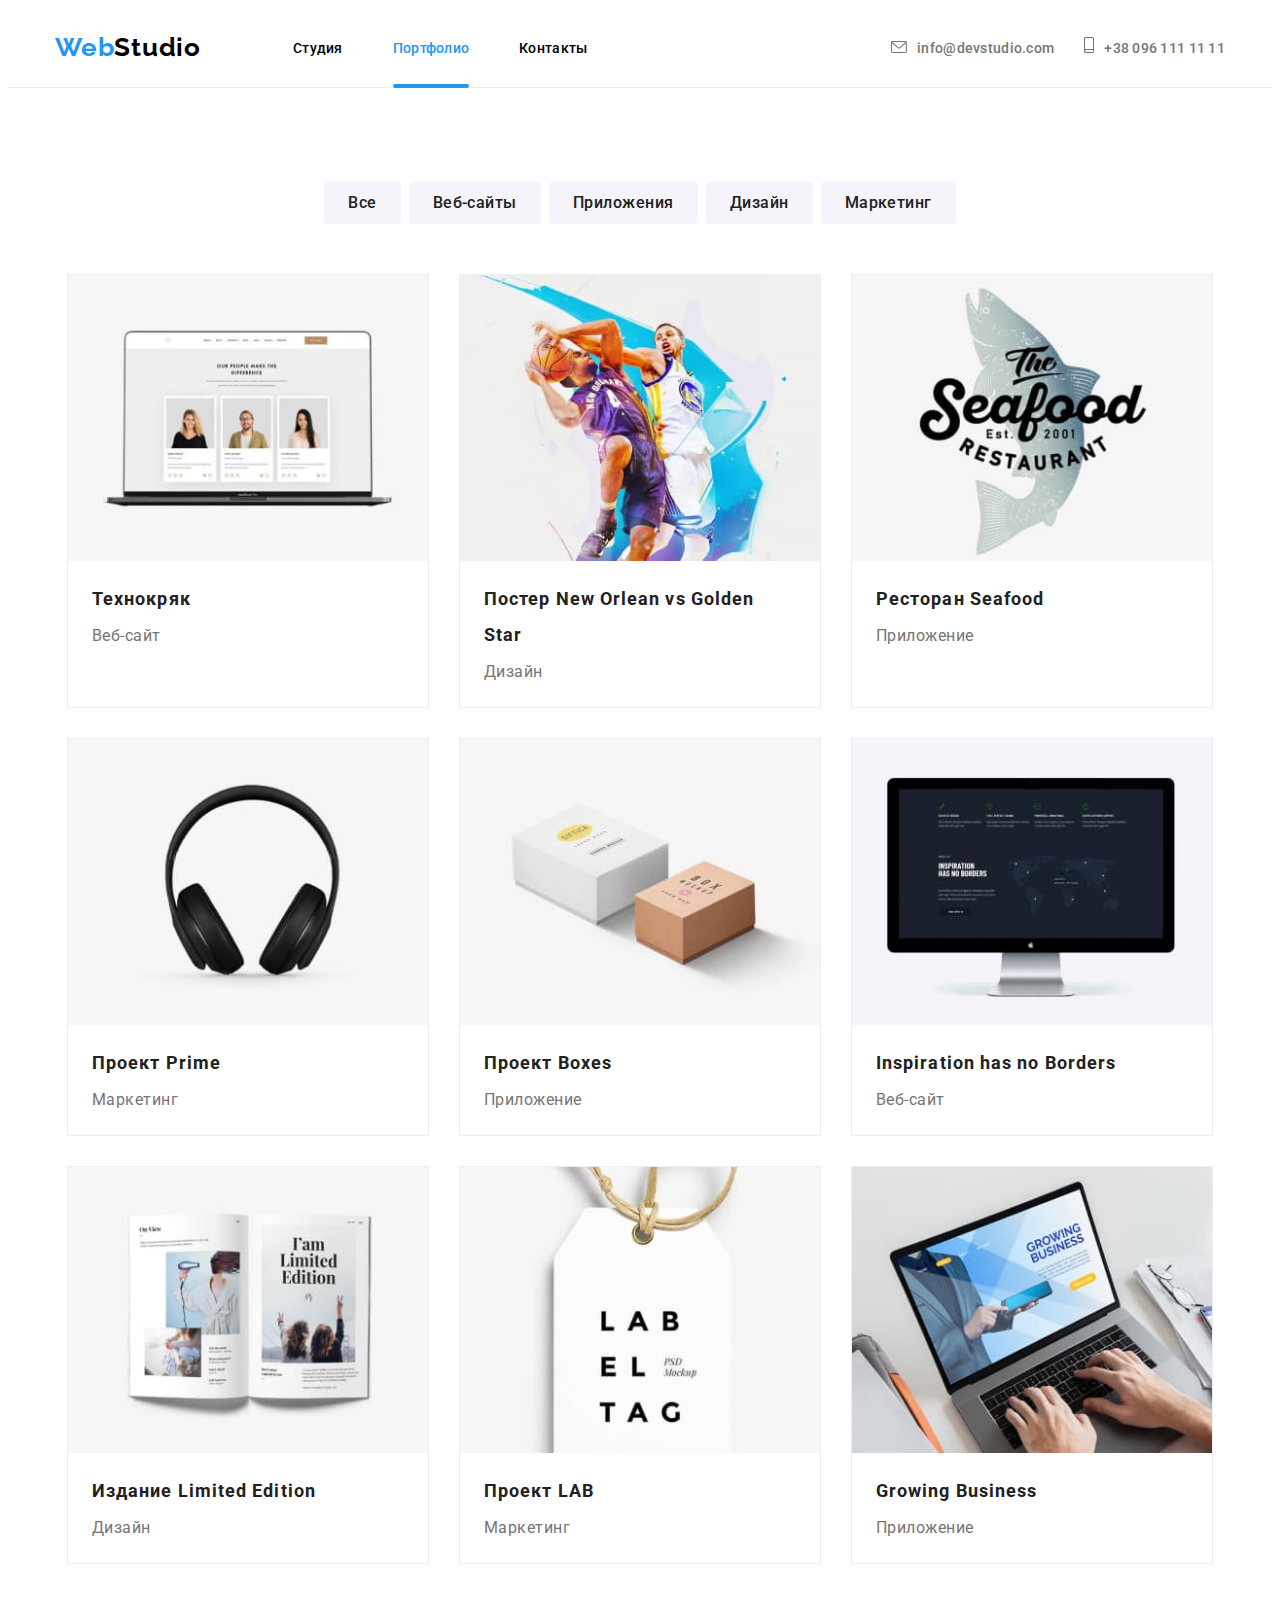
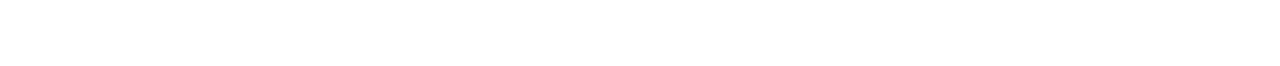
==== commit d4b83189: "portfolio done" ====
--- a/portfolio.html
+++ b/portfolio.html
@@ -144,9 +144,20 @@
           <li class="filter-list__item"><button type="button" class="filter-list__button">Маркетинг</button></li>
         </ul>
         <ul class="filter-examples list">
-          <li class="filter-examples__item"><a href="" class="filter-examples__link link"></a>
-            <div class="filter-examples__item-wrap">
-              <img src="./images/portfolio/portfolio1.jpg" alt="веб-сайт технокряк" width="370" height="294" />
+          <li class="filter-examples__item">
+            <a href="" class="filter-examples__link link"></a>
+            <div class="filter-examples__item-wrap">
+              <picture>
+                <source srcset="./images/portfolio/portfolio-desk1-1x.jpg 1x,
+                ./images/portfolio/portfolio-desk1-2x.jpg 2x" media="(min-width:1200px)">
+                <source srcset="
+                ./images/portfolio/portfolio-tab1-1x.jpg 1x,
+                ./images/portfolio/portfolio-tab1-2x.jpg 2x" media="(min-width:768px)">
+                <source srcset="
+                ./images/portfolio/portfolio-mob1-1x.jpg 1x,
+                ./images/portfolio/portfolio-mob1-2x.jpg 2x" media="(min-width:320px)">
+                <img src="./images/portfolio/portfolio1.jpg" alt="веб-сайт технокряк"/>
+              </picture>
               <p class="filter-examples__description-text">Технокряк это современная площадка распространения
                 коронавируса. Компании используют эту платформу для цифрового шпионажа и атак на защищённые сервера
                 конкурентов.</p>
@@ -158,8 +169,18 @@
           </li>
           <li class="filter-examples__item"><a href="" class="filter-examples__link link"></a>
             <div class="filter-examples__item-wrap">
-              <img src="./images/portfolio/portfolio2.jpg" alt="Постер New Orlean vs Golden Star" width="370"
-                height="294" />
+              <picture>
+                <source srcset="./images/portfolio/portfolio-desk2-1x.jpg 1x,
+                ./images/portfolio/portfolio-desk2-2x.jpg 2x" media="(min-width:1200px)">
+                <source srcset="
+                ./images/portfolio/portfolio-tab2-1x.jpg 1x,
+                ./images/portfolio/portfolio-tab2-2x.jpg 2x" media="(min-width:768px)">
+                <source srcset="
+                ./images/portfolio/portfolio-mob2-1x.jpg 1x,
+                ./images/portfolio/portfolio-mob2-2x.jpg 2x" media="(min-width:320px)">
+                <img src="./images/portfolio/portfolio2.jpg" alt="Постер New Orlean vs Golden Star" />              
+              </picture>
+              
               <p class="filter-examples__description-text">Технокряк это современная площадка распространения
                 коронавируса. Компании используют эту платформу для цифрового шпионажа и атак на защищённые сервера
                 конкурентов.</p>
@@ -171,7 +192,17 @@
           </li>
           <li class="filter-examples__item"><a href="" class="filter-examples__link link"></a>
             <div class="filter-examples__item-wrap">
-              <img src="./images/portfolio/portfolio3.jpg" alt="Ресторан Seafood" width="370" height="294" />
+              <picture>
+                <source srcset="./images/portfolio/portfolio-desk3-1x.jpg 1x,
+                ./images/portfolio/portfolio-desk3-2x.jpg 2x" media="(min-width:1200px)">
+                <source srcset="
+                ./images/portfolio/portfolio-tab3-1x.jpg 1x,
+                ./images/portfolio/portfolio-tab3-2x.jpg 2x" media="(min-width:768px)">
+                <source srcset="
+                ./images/portfolio/portfolio-mob3-1x.jpg 1x,
+                ./images/portfolio/portfolio-mob3-2x.jpg 2x" media="(min-width:320px)">
+                <img src="./images/portfolio/portfolio3.jpg" alt="Ресторан Seafood" />
+              </picture>
               <p class="filter-examples__description-text">Технокряк это современная площадка распространения
                 коронавируса. Компании используют эту платформу для цифрового шпионажа и атак на защищённые сервера
                 конкурентов.</p>
@@ -183,7 +214,17 @@
           </li>
           <li class="filter-examples__item"><a href="" class="filter-examples__link link"></a>
             <div class="filter-examples__item-wrap">
-              <img src="./images/portfolio/portfolio4.jpg" alt="Проект Prime" width="370" height="294" />
+              <picture>
+                <source srcset="./images/portfolio/portfolio-desk4-1x.jpg 1x,
+                ./images/portfolio/portfolio-desk4-2x.jpg 2x" media="(min-width:1200px)">
+                <source srcset="
+                ./images/portfolio/portfolio-tab4-1x.jpg 1x,
+                ./images/portfolio/portfolio-tab4-2x.jpg 2x" media="(min-width:768px)">
+                <source srcset="
+                ./images/portfolio/portfolio-mob4-1x.jpg 1x,
+                ./images/portfolio/portfolio-mob4-2x.jpg 2x" media="(min-width:320px)">
+                <img src="./images/portfolio/portfolio4.jpg" alt="Проект Prime" />
+              </picture>
               <p class="filter-examples__description-text">Технокряк это современная площадка распространения
                 коронавируса. Компании используют эту платформу для цифрового шпионажа и атак на защищённые сервера
                 конкурентов.</p>
@@ -195,7 +236,17 @@
           </li>
           <li class="filter-examples__item"><a href="" class="filter-examples__link link"></a>
             <div class="filter-examples__item-wrap">
-              <img src="./images/portfolio/portfolio5.jpg" alt="Проект Boxes" width="370" height="294" />
+              <picture>
+                <source srcset="./images/portfolio/portfolio-desk5-1x.jpg 1x,
+                ./images/portfolio/portfolio-desk5-2x.jpg 2x" media="(min-width:1200px)">
+                <source srcset="
+                ./images/portfolio/portfolio-tab5-1x.jpg 1x,
+                ./images/portfolio/portfolio-tab5-2x.jpg 2x" media="(min-width:768px)">
+                <source srcset="
+                ./images/portfolio/portfolio-mob5-1x.jpg 1x,
+                ./images/portfolio/portfolio-mob5-2x.jpg 2x" media="(min-width:320px)">
+                <img src="./images/portfolio/portfolio5.jpg" alt="Проект Boxes" />
+              </picture>
               <p class="filter-examples__description-text">Технокряк это современная площадка распространения
                 коронавируса. Компании используют эту платформу для цифрового шпионажа и атак на защищённые сервера
                 конкурентов.</p>
@@ -207,7 +258,17 @@
           </li>
           <li class="filter-examples__item"><a href="" class="filter-examples__link link"></a>
             <div class="filter-examples__item-wrap">
-              <img src="./images/portfolio/portfolio6.jpg" alt="Inspiration has no Borders" width="370" height="294" />
+              <picture>
+                <source srcset="./images/portfolio/portfolio-desk6-1x.jpg 1x,
+                ./images/portfolio/portfolio-desk6-2x.jpg 2x" media="(min-width:1200px)">
+                <source srcset="
+                ./images/portfolio/portfolio-tab6-1x.jpg 1x,
+                ./images/portfolio/portfolio-tab6-2x.jpg 2x" media="(min-width:768px)">
+                <source srcset="
+                ./images/portfolio/portfolio-mob6-1x.jpg 1x,
+                ./images/portfolio/portfolio-mob6-2x.jpg 2x" media="(min-width:320px)">
+                <img src="./images/portfolio/portfolio6.jpg" alt="Inspiration has no Borders" />
+              </picture>
               <p class="filter-examples__description-text">Технокряк это современная площадка распространения
                 коронавируса. Компании используют эту платформу для цифрового шпионажа и атак на защищённые сервера
                 конкурентов.</p>
@@ -219,7 +280,17 @@
           </li>
           <li class="filter-examples__item"><a href="" class="filter-examples__link link"></a>
             <div class="filter-examples__item-wrap">
-              <img src="./images/portfolio/portfolio7.jpg" alt="Издание Limited Edition" width="370" height="294" />
+              <picture>
+                <source srcset="./images/portfolio/portfolio-desk7-1x.jpg 1x,
+                ./images/portfolio/portfolio-desk7-2x.jpg 2x" media="(min-width:1200px)">
+                <source srcset="
+                ./images/portfolio/portfolio-tab7-1x.jpg 1x,
+                ./images/portfolio/portfolio-tab7-2x.jpg 2x" media="(min-width:768px)">
+                <source srcset="
+                ./images/portfolio/portfolio-mob7-1x.jpg 1x,
+                ./images/portfolio/portfolio-mob7-2x.jpg 2x" media="(min-width:320px)">
+                <img src="./images/portfolio/portfolio7.jpg" alt="Издание Limited Edition" />
+              </picture>
               <p class="filter-examples__description-text">Технокряк это современная площадка распространения
                 коронавируса. Компании используют эту платформу для цифрового шпионажа и атак на защищённые сервера
                 конкурентов.</p>
@@ -231,7 +302,17 @@
           </li>
           <li class="filter-examples__item"><a href="" class="filter-examples__link link"></a>
             <div class="filter-examples__item-wrap">
-              <img src="./images/portfolio/portfolio8.jpg" alt="Проект LAB" width="370" height="294" />
+              <picture>
+                <source srcset="./images/portfolio/portfolio-desk8-1x.jpg 1x,
+                ./images/portfolio/portfolio-desk8-2x.jpg 2x" media="(min-width:1200px)">
+                <source srcset="
+                ./images/portfolio/portfolio-tab8-1x.jpg 1x,
+                ./images/portfolio/portfolio-tab8-2x.jpg 2x" media="(min-width:768px)">
+                <source srcset="
+                ./images/portfolio/portfolio-mob8-1x.jpg 1x,
+                ./images/portfolio/portfolio-mob8-2x.jpg 2x" media="(min-width:320px)">
+                <img src="./images/portfolio/portfolio8.jpg" alt="Проект LAB" />
+              </picture>
               <p class="filter-examples__description-text">Технокряк это современная площадка распространения
                 коронавируса. Компании используют эту платформу для цифрового шпионажа и атак на защищённые сервера
                 конкурентов.</p>
@@ -243,7 +324,17 @@
           </li>
           <li class="filter-examples__item"><a href="" class="filter-examples__link link"></a>
             <div class="filter-examples__item-wrap">
-              <img src="./images/portfolio/portfolio9.jpg" alt="Growing Business" width="370" height="294" />
+              <picture>
+                <source srcset="./images/portfolio/portfolio-desk9-1x.jpg 1x,
+                ./images/portfolio/portfolio-desk9-2x.jpg 2x" media="(min-width:1200px)">
+                <source srcset="
+                ./images/portfolio/portfolio-tab9-1x.jpg 1x,
+                ./images/portfolio/portfolio-tab9-2x.jpg 2x" media="(min-width:768px)">
+                <source srcset="
+                ./images/portfolio/portfolio-mob9-1x.jpg 1x,
+                ./images/portfolio/portfolio-mob9-2x.jpg 2x" media="(min-width:320px)">
+                <img src="./images/portfolio/portfolio9.jpg" alt="Growing Business" />
+              </picture>
               <p class="filter-examples__description-text">Технокряк это современная площадка распространения
                 коронавируса. Компании используют эту платформу для цифрового шпионажа и атак на защищённые сервера
                 конкурентов.</p>
--- a/css/main.min.css
+++ b/css/main.min.css
@@ -1,2 +1,2 @@
-:root{--logo-color: #ffffff;--main-title-color: #ffffff;--second-title-color: #212121;--first-text-color: #757575;--second-text-color: #212121;--third-text-color: #ffffff;--fourth-text-color: rgba(255, 255, 255, 0.6);--button-color: #ffffff;--header-main-text-color: #000000;--header-second-text-color: #757575;--accent-color: #2196f3;--background-block-color: #2f303a;--background-block-secondary-color: #f5f4fa;--background-color-third-color: #ffffff}p,h1,h2,h3,h4,h5,h6{margin:0 auto}ul{margin:0;padding:0}img{display:block;max-width:100%;height:auto}.visually-hidden{position:absolute;white-space:nowrap;width:1px;height:1px;overflow:hidden;border:0;padding:0;clip:rect(0 0 0 0);clip-path:inset(50%);margin:-1px}body{font-family:"Roboto", sans-serif;color:var(--main-title-color)}.list{list-style:none}.link{text-decoration:none}.container{width:100%;box-sizing:border-box;padding-left:15px;padding-right:15px;margin:0 auto}@media screen and (min-width: 480px){.container{width:480px}}@media screen and (min-width: 768px){.container{width:768px}}@media screen and (min-width: 1200px){.container{width:1200px}}.backdrop{position:fixed;top:0;left:0;width:100vw;height:100vh;background-color:rgba(0,0,0,0.2);opacity:1;transition:opacity 250ms cubic-bezier(0.4, 0, 0.2, 1),visibility 250ms cubic-bezier(0.4, 0, 0.2, 1)}.is-hidden{visibility:hidden;opacity:0;pointer-events:none}.modal{position:absolute;padding:40px;top:50%;left:50%;width:528px;min-height:581px;background-color:#ffffff;border-radius:4px;transform:translate(-50%, -50%) scale(1);transition:transform 250ms cubic-bezier(0.4, 0, 0.2, 1),visibility 250ms cubic-bezier(0.4, 0, 0.2, 1)}.is-hidden .modal{transform:translate(-50%, -50%) scale(0.5)}.modal-close{position:absolute;top:10px;right:10px;width:30px;height:30px;cursor:pointer;background-color:transparent;border:1px solid rgba(0,0,0,0.1);border-radius:50px;display:flex;align-items:center;justify-content:center;transition:border-color 250ms cubic-bezier(0.4, 0, 0.2, 1)}.modal-close:focus,.modal-close:hover{border-color:var(--accent-color)}.icon-close{transition:fill 250ms cubic-bezier(0.4, 0, 0.2, 1)}.modal-close:focus .icon-close,.modal-close:hover .icon-close{fill:var(--accent-color)}.modal__title{margin-bottom:12px;font-weight:700;font-size:20px;line-height:1.15;letter-spacing:.03em;text-align:center;color:var(--second-text-color)}.modal-form__info{margin-bottom:10px}.modal-personalization__wrap{position:relative}.modal-personalization__icon{position:absolute;top:50%;left:12px;transform:translateY(-50%);transition:fill 250ms cubic-bezier(0.4, 0, 0.2, 1)}.modal-personalization__input{padding-left:42px;padding-right:12px;font-size:12px;line-height:1.17;letter-spacing:0.01em;color:var(--header-second-text-color);width:100%;height:40px;border:1px solid rgba(33,33,33,0.2);border-radius:4px;background-color:transparent;outline:transparent;transition:border-color 250ms cubic-bezier(0.4, 0, 0.2, 1)}.modal-personalization__input:focus{border-color:var(--accent-color)}.modal-personalization__input:focus+.modal-personalization__icon{fill:var(--accent-color)}.modal-form__text{display:block;margin-bottom:4px;font-size:12px;line-height:1.17;letter-spacing:0.01em;color:var(--header-second-text-color)}.modal-form__comment{padding-left:16px;padding-right:16px;padding-top:12px;padding-bottom:12px;margin-bottom:20px;width:100%;height:120px;border:1px solid rgba(33,33,33,0.2);border-radius:4px;background-color:transparent;outline:transparent;resize:none}.modal-form__comment::placeholder{font-size:12px;line-height:1.17;letter-spacing:0.01em;color:rgba(117,117,117,0.5)}.modal-button{display:block;margin:0 auto;font-family:inherit;font-weight:700;font-size:16px;line-height:1.87;align-items:center;text-align:center;justify-content:center;letter-spacing:0.06em;width:200px;height:50px;cursor:pointer;border-radius:4px;color:var(--button-color);background-color:var(--accent-color);border-color:transparent;outline:transparent;box-shadow:0px 4px 4px rgba(0,0,0,0.25);transition:background-color 250ms cubic-bezier(0.4, 0, 0.2, 1)}.modal-button:focus{background-color:#188CE8}.modal-form-agreement{margin-bottom:30px}.agreement-text{display:flex;align-items:center;justify-content:center;font-size:14px;line-height:1.71px;letter-spacing:0.03em;color:var(--header-second-text-color)}.agreement-text span{width:16px;height:15px;margin-right:7px;display:flex;align-items:center;justify-content:center;border:2px solid #212121;border-radius:2px}.icon-checkmark{fill:#FFFFFF}.modal-check:checked+.agreement-text span{background-color:var(--accent-color);border:none}.agreemnet-link{color:var(--accent-color);text-decoration:underline;text-decoration-skip-ink:none}.socials{display:flex;justify-content:center}.socials__item{width:44px;height:44px}.socials__item:not(:last-child){margin-right:10px}.socials__link{display:flex;align-items:center;justify-content:center;width:100%;height:100%;border-radius:50%;color:#AFB1B8;outline:rgba(0,0,0,0);transition:background-color 250ms cubic-bezier(0.4, 0, 0.2, 1),color 250ms cubic-bezier(0.4, 0, 0.2, 1)}.socials__link:hover,.socials__link:focus{background-color:var(--accent-color)}.socials__link:hover .socials__icon,.socials__link:focus .socials__icon{fill:#FFFFFF}.social--fill-grey{fill:#AFB1B8}.social--fill-white{fill:#ffffff;background-color:rgba(255,255,255,0.1)}.header-container{display:flex;align-items:center}.header{padding-top:16px;padding-bottom:16px;border-bottom:1px solid #ECECEC}@media screen and (min-width: 768px){.header{padding-top:21px;padding-bottom:21px}}@media screen and (min-width: 1200px){.header{padding-top:24px;padding-bottom:24px}}.header-list__link{font-weight:500;font-size:14px;line-height:1.14;letter-spacing:.02em;color:var(--header-main-text-color);transition:color 250ms cubic-bezier(0.4, 0, 0.2, 1);position:relative}.header-list__link:hover,.header-list__link:focus{color:var(--accent-color)}.header-nav .link.current{color:var(--accent-color)}.header-nav .link.current::after{content:" ";width:100%;height:4px;border-radius:2px;background-color:var(--accent-color);position:absolute;left:0;bottom:-32px}.header-logo{display:block;margin-right:auto;width:134px;font-family:Raleway;font-weight:700;font-size:24px;line-height:1.17;letter-spacing:.03em;text-decoration:none}@media screen and (min-width: 1200px){.header-logo{font-family:Raleway;font-weight:700;font-size:26px;line-height:1.19;letter-spacing:.03em;text-decoration:none;width:145px;margin-right:93px}}.header-logo__web{color:var(--accent-color)}.header-logo__studio{color:var(--header-main-text-color)}.header-list{display:none;align-items:center}@media screen and (min-width: 768px){.header-list{display:flex}}.header-list__item:not(:last-child){margin-right:50px}.header-contacts{display:flex;align-items:center;margin-left:auto}@media screen and (max-width: 1200px){.header-contacts{display:none}}.header-contacts-tab{margin-left:auto}@media screen and (max-width: 767px){.header-contacts-tab{display:none}}@media screen and (min-width: 1199px){.header-contacts-tab{display:none}}.header-contacts-tab__wrap{display:flex;align-items:center;height:14px}.header-contacts__link{font-weight:500;font-size:14px;line-height:1.14;letter-spacing:.02em;color:var(--header-second-text-color);text-decoration:none;transition:color 250ms cubic-bezier(0.4, 0, 0.2, 1)}.header-contacts__link:hover,.header-contacts__link:focus{color:var(--accent-color)}.header-contacts-tab__link{font-weight:500;font-size:12px;line-height:1.17;letter-spacing:.02em;color:var(--header-second-text-color);text-decoration:none;transition:color 250ms cubic-bezier(0.4, 0, 0.2, 1)}.header-contacts-tab__link:hover,.header-contacts-tab__link:focus{color:var(--accent-color)}.header-contacts__item:not(:last-child){margin-right:30px}.header-contacts-tab__item:not(:last-child){margin-bottom:10px}.header-contacts__icon{fill:currentColor;margin-right:10px}.header-contacts-phone__icon{fill:currentColor;margin-right:8px;vertical-align:middle}.header-contacts-mail__icon{fill:currentColor;margin-right:8px}.menu-btn{background-color:transparent;border-color:transparent;cursor:pointer;margin-left:auto}@media screen and (min-width: 768px){.menu-btn{display:none}}.mob-menu{position:fixed;background-color:#fff;width:100vw;height:100vh;top:0;z-index:5;padding-top:10px;padding-bottom:48px}.mob-menu .container{display:flex;height:100%;flex-direction:column;justify-content:space-between}.menu-close-btn{display:block;margin-left:auto;background-color:transparent;border-color:transparent;cursor:pointer}.mob-menu-list__item:not(:last-child){margin-bottom:32px}.mob-menu-contacts{margin-bottom:64px}.mob-menu-contacts__item:not(:last-child){margin-bottom:32px}.mob-social-list{display:flex}.mob-social-list__item:not(:last-child){margin-right:20px}.mob-menu-list__link{font-weight:500;font-size:40px;line-height:1.17;letter-spacing:.02em;color:#212121}.mob-menu-list__link:hover,.mob-menu-list__link:focus{color:#2196F3}.mob-social-list__link{font-weight:500;font-size:18px;line-height:1.22;letter-spacing:.02em;color:#2196F3}.mob-social-list__link:hover,.mob-social-list__link:focus{color:#757575}.mob-menu-tel__link{color:#2196F3;display:block;font-weight:500;font-size:34px;line-height:1.18;letter-spacing:.02em}.mob-menu-mail__link{color:#757575;font-weight:500;font-size:24px;line-height:1.17;letter-spacing:.02em}.hero__title{margin-bottom:30px;max-width:360px;font-weight:900;font-size:26px;line-height:1.65;letter-spacing:.06em;text-transform:uppercase;color:var(--main-title-color)}@media screen and (min-width: 1200px){.hero__title{font-weight:900;font-size:44px;line-height:1.36;letter-spacing:.06em;max-width:696px}}.hero__button{font-family:inherit;font-weight:700;font-size:16px;line-height:1.87;align-items:center;text-align:center;letter-spacing:0.06em;width:200px;height:50px;cursor:pointer;border-radius:4px;color:var(--button-color);background-color:var(--accent-color)}.hero-container{text-align:center}.hero{padding-top:118px;padding-bottom:118px;background-color:var(--background-block-color);background-image:linear-gradient(to right, rgba(47,48,58,0.4), rgba(47,48,58,0.4)),url(../images/hero/hero-mob-1x.jpg);background-repeat:no-repeat;background-position:center;background-size:cover}@media screen and (min-width: 1200px){.hero{padding-top:200px;padding-bottom:200px}}@media (min-device-pixel-ratio: 2), (min-resolution: 192dpi), (min-resolution: 2dppx){.hero{background-image:linear-gradient(to right, rgba(47,48,58,0.4), rgba(47,48,58,0.4)),url(../images/hero/hero-mob-2x.jpg)}}@media screen and (min-width: 768px){.hero{background-image:linear-gradient(to right, rgba(47,48,58,0.4), rgba(47,48,58,0.4)),url(../images/hero/hero-tab-1x.jpg)}}@media screen and (min-width: 768px) and (min-device-pixel-ratio: 2), screen and (min-width: 768px) and (min-resolution: 192dpi), screen and (min-width: 768px) and (min-resolution: 2dppx){.hero{background-image:linear-gradient(to right, rgba(47,48,58,0.4), rgba(47,48,58,0.4)),url(../images/hero/hero-tab-2x.jpg)}}@media screen and (min-width: 1200px){.hero{background-image:linear-gradient(to right, rgba(47,48,58,0.4), rgba(47,48,58,0.4)),url(../images/hero/hero-desk-1x.jpg)}}@media screen and (min-width: 1200px) and (min-device-pixel-ratio: 2), screen and (min-width: 1200px) and (min-resolution: 192dpi), screen and (min-width: 1200px) and (min-resolution: 2dppx){.hero{background-image:linear-gradient(to right, rgba(47,48,58,0.4), rgba(47,48,58,0.4)),url(../images/hero/hero-desk-2x.jpg)}}.features__title{margin-bottom:10px;text-align:center;font-weight:700;font-size:14px;line-height:1.14;letter-spacing:.03em;text-transform:uppercase;color:var(--second-title-color)}@media screen and (min-width: 768px){.features__title{text-align:left}}.features__text{font-size:14px;line-height:1.71;letter-spacing:0.03em;color:var(--first-text-color)}@media screen and (min-width: 768px){.features__list{display:flex;flex-wrap:wrap;margin-left:-30px}}@media screen and (min-width: 1200px){.features__list{display:flex;flex-wrap:wrap;margin-left:-30px}}.features__item{margin-bottom:30px}.features__item:last-child{margin-bottom:0}@media screen and (min-width: 768px){.features__item{width:calc(100% / 2 - 30px);margin-left:30px}.features__item:nth-last-child(-n+2){margin-bottom:0}}@media screen and (min-width: 1200px){.features__item{width:calc(100% / 4 - 30px);margin-left:30px;margin-bottom:0px}}.features{padding-top:60px;padding-bottom:60px}@media screen and (min-width: 1200px){.features{padding-top:94px;padding-bottom:94px}}.features__picture{display:flex;margin-bottom:30px;align-items:center;justify-content:center;width:100%;height:120px;background-color:#F5F4FA;border-radius:4px}.about-us__title{margin-bottom:50px;font-weight:700;font-size:36px;line-height:1.67;letter-spacing:.03em;text-align:center;color:var(--second-title-color)}.about-us{padding-bottom:94px}@media screen and (max-width: 1199px){.about-us{display:none}}.about-us__list{display:flex}.about-us__item:not(:last-child){margin-right:30px}.about-us__item-wrap{position:relative}.about-us__item-text{position:absolute;left:0;bottom:0;font-weight:700;font-size:14px;line-height:1.14;letter-spacing:.03em;text-transform:uppercase;padding-top:27px;padding-bottom:27px;text-align:center;width:370px;height:70px;color:#FFFFFF;background-color:rgba(47,48,58,0.8)}.our-team__title{margin-bottom:30px;font-weight:700;font-size:28px;line-height:1.17;letter-spacing:.03em;text-align:center;color:var(--second-title-color)}@media screen and (min-width: 1200px){.our-team__title{margin-bottom:50px;font-weight:700;font-size:36px;line-height:1.17;letter-spacing:.03em}}.our-team__subtitle{margin-bottom:10px;font-weight:500;font-size:16px;line-height:1.19;letter-spacing:.03em;text-align:center;color:var(--second-text-color)}.our-team__text{margin-bottom:16px;font-size:16px;line-height:1.19;text-align:center;letter-spacing:0.03em;color:var(--first-text-color)}.our-team{padding-top:60px;padding-bottom:60px;background-color:var(--background-block-secondary-color)}@media screen and (min-width: 1200px){.our-team{padding-top:94px;padding-bottom:94px}}@media screen and (min-width: 768px){.our-team__list{display:flex;flex-wrap:wrap;margin-left:-30px}}@media screen and (min-width: 1200px){.our-team__list{display:flex;flex-wrap:wrap;margin-left:-30px}}.our-team__item{width:100%;margin-bottom:30px;background-color:#FFFFFF;border-bottom-left-radius:4px;border-bottom-right-radius:4px;box-shadow:0px 1px 3px rgba(0,0,0,0.12),0px 1px 1px rgba(0,0,0,0.14),0px 2px 1px rgba(0,0,0,0.2);border-radius:0px 0px 4px 4px}.our-team__item:last-child{margin-bottom:0}@media screen and (min-width: 768px){.our-team__item{width:calc(100% / 2 - 30px);margin-left:30px}.our-team__item:nth-last-child(-n+2){margin-bottom:0}}@media screen and (min-width: 1200px){.our-team__item{width:calc(100% / 4 - 30px);margin-left:30px;margin-bottom:0px}}.our-team__item-content{padding-top:30px;padding-bottom:30px}.clients{padding-top:60px;padding-bottom:60px}@media screen and (min-width: 1200px){.clients{padding-top:94px;padding-bottom:94px}}.clients__title{margin-bottom:30px;font-weight:700;font-size:28px;line-height:1.17;letter-spacing:.03em;text-align:center;color:var(--second-title-color)}@media screen and (min-width: 1200px){.clients__title{margin-bottom:50px;font-weight:700;font-size:36px;line-height:1.17;letter-spacing:.03em}}.clients-list{display:flex;flex-wrap:wrap}.clients-list__item{flex-basis:calc(100% / 2 - 30px);height:92px;margin-bottom:30px}.clients-list__item:nth-child(2n+1){margin-right:30px}.clients-list__item:nth-child(n+5){margin-bottom:0}@media screen and (min-width: 768px){.clients-list__item{flex-basis:calc(100% / 3 - 30px);margin-right:30px;margin-bottom:30px}.clients-list__item:nth-child(3n+3){margin-right:0}.clients-list__item:nth-child(n+4){margin-bottom:0}}@media screen and (min-width: 1200px){.clients-list__item{flex-basis:calc(100% / 6 - 30px);margin-bottom:0}.clients-list__item:not(:last-child){margin-right:30px}}.clients-list__link{border:1px solid #AFB1B8;box-sizing:border-box;border-radius:4px;width:100%;height:100%;display:flex;align-items:center;justify-content:center;color:#AFB1B8;outline:transparent;transition:border-color 250ms cubic-bezier(0.4, 0, 0.2, 1),color 250ms cubic-bezier(0.4, 0, 0.2, 1)}.clients-list__link:hover,.clients-list__link:focus{color:var(--accent-color);border-color:var(--accent-color)}.clients-list__icon{fill:currentColor}.footer-address__tel,.footer-address__mail{font-size:14px;line-height:1.71;letter-spacing:0.03em;color:var(--fourth-text-color);transition:color 250ms cubic-bezier(0.4, 0, 0.2, 1)}.footer-address__tel:hover,.footer-address__mail:hover,.footer-address__tel:focus,.footer-address__mail:focus{color:var(--accent-color)}.footer-address__map{font-size:14px;line-height:1.71;letter-spacing:0.03em;color:var(--third-text-color);transition:color 250ms cubic-bezier(0.4, 0, 0.2, 1)}.footer-address__map:hover,.footer-address__map:focus{color:var(--accent-color)}.footer-address{font-style:normal}.footer-address__item:not(:last-child){margin-bottom:9px}.footer-logo{display:block;margin-bottom:20px;font-family:Raleway;font-weight:700;font-size:26px;line-height:1.19;letter-spacing:.03em;text-decoration:none}.footer-logo__web{color:var(--accent-color)}.footer-logo__studio{color:var(--logo-color)}.footer{background-color:var(--background-block-color)}.footer-contact-info{padding-top:60px;padding-bottom:60px;margin-right:70px;width:231px}.footer-container{display:flex}.footer-social__join-text{margin-bottom:20px;font-weight:700;font-size:14px;line-height:1.14;letter-spacing:.03em;text-transform:uppercase;text-align:left;justify-content:center}.footer-mailing__title{margin-bottom:20px;font-weight:700;font-size:14px;line-height:1.14;letter-spacing:.03em;text-transform:uppercase;text-align:left;justify-content:center}.footer-social{padding-top:72px;padding-bottom:100px;margin-right:93px}.footer-mailing{padding-top:72px;padding-bottom:94px}.mailing-form__input{font-size:16px;line-height:1.25;letter-spacing:0.03em;color:rgba(255,255,255,0.6);width:358px;height:50px;background-color:transparent;border:1px solid rgba(255,255,255,0.3);border-radius:4px;margin-right:12px;padding-left:16px;padding-top:15px;padding-bottom:15px;outline:transparent}.mailing-form__input::placeholder{font-size:16px;line-height:1.25;letter-spacing:0.03em;color:rgba(255,255,255,0.6)}.mailing-form__button{display:flex;margin:0 auto;font-family:inherit;font-weight:700;font-size:16px;line-height:1.87;align-items:center;justify-content:center;letter-spacing:0.06em;width:200px;height:50px;cursor:pointer;border-radius:4px;color:var(--button-color);background-color:var(--accent-color);border-color:transparent;outline:transparent}.mailing-form__wrap{display:flex}.mailing-form__icon{margin-left:10px}.filter{padding-top:60px;padding-bottom:60px}@media screen and (min-width: 1200px){.filter{padding-top:94px;padding-bottom:94px}}.filter-list{display:flex;flex-wrap:wrap;margin-bottom:40px}@media screen and (min-width: 768px){.filter-list{margin-bottom:50px;justify-content:center}}.filter-list__item:not(:last-child){margin-right:8px}.filter-list__item:nth-last-child(n+3){margin-bottom:15px}@media screen and (min-width: 768px){.filter-list__item:nth-last-child(n+3){margin-bottom:0}}.filter-examples{display:flex;flex-wrap:wrap}.filter-examples__item{margin-right:30px;margin-bottom:30px;width:370px;border:1px solid #EEEEEE}.filter-examples__item:hover,.filter-examples__item:focus{box-shadow:0px 1px 1px rgba(0,0,0,0.12),0px 4px 4px rgba(0,0,0,0.06),1px 4px 6px rgba(0,0,0,0.16)}.filter-examples__item:nth-child(3n){margin-right:0}.filter-examples__item:nth-last-child(-n+3){margin-bottom:0}.filter-list__button{padding:6px 22px;font-family:inherit;font-weight:500;font-size:16px;line-height:1.63;letter-spacing:0.03em;text-align:center;cursor:pointer;border-radius:4px;color:var(--second-title-color);border-color:transparent;background-color:var(--background-block-secondary-color);transition:color 250ms cubic-bezier(0.4, 0, 0.2, 1),box-shadow 250ms cubic-bezier(0.4, 0, 0.2, 1),background-color 250ms cubic-bezier(0.4, 0, 0.2, 1)}.filter-list__button:hover,.filter-list__button:focus{background-color:var(--accent-color);color:var(--button-color);box-shadow:0px 3px 1px rgba(0,0,0,0.1),0px 1px 2px rgba(0,0,0,0.08),0px 2px 2px rgba(0,0,0,0.12)}.filter-examples__title{margin-bottom:4px;font-weight:700;font-size:18px;line-height:2;letter-spacing:.06em;text-align:left;color:var(--second-title-color);background-color:var(--background-color-third-color)}.filter-examples__text{font-size:16px;line-height:1.88;text-align:left;letter-spacing:0.03em;color:var(--first-text-color);background-color:var(--background-color-third-color)}.filter-examples__main-text{padding:20px 24px}.filter-examples__item-wrap{position:relative;overflow:hidden}.filter-examples__description-text{position:absolute;top:0;left:0;padding:63px 24px;height:100%;font-size:18px;line-height:1.56;letter-spacing:0.03em;color:#ffffff;background-color:rgba(33,150,243,0.9);transform:translateY(100%);transition:transform 250ms cubic-bezier(0.4, 0, 0.2, 1)}
+:root{--logo-color: #ffffff;--main-title-color: #ffffff;--second-title-color: #212121;--first-text-color: #757575;--second-text-color: #212121;--third-text-color: #ffffff;--fourth-text-color: rgba(255, 255, 255, 0.6);--button-color: #ffffff;--header-main-text-color: #000000;--header-second-text-color: #757575;--accent-color: #2196f3;--background-block-color: #2f303a;--background-block-secondary-color: #f5f4fa;--background-color-third-color: #ffffff}p,h1,h2,h3,h4,h5,h6{margin:0 auto}ul{margin:0;padding:0}img{display:block;max-width:100%;height:auto}.visually-hidden{position:absolute;white-space:nowrap;width:1px;height:1px;overflow:hidden;border:0;padding:0;clip:rect(0 0 0 0);clip-path:inset(50%);margin:-1px}body{font-family:"Roboto", sans-serif;color:var(--main-title-color)}.list{list-style:none}.link{text-decoration:none}.container{width:100%;box-sizing:border-box;padding-left:15px;padding-right:15px;margin:0 auto}@media screen and (min-width: 480px){.container{width:480px}}@media screen and (min-width: 768px){.container{width:768px}}@media screen and (min-width: 1200px){.container{width:1200px}}.backdrop{position:fixed;top:0;left:0;width:100vw;height:100vh;background-color:rgba(0,0,0,0.2);opacity:1;transition:opacity 250ms cubic-bezier(0.4, 0, 0.2, 1),visibility 250ms cubic-bezier(0.4, 0, 0.2, 1)}.is-hidden{visibility:hidden;opacity:0;pointer-events:none}.modal{position:absolute;padding:40px;top:50%;left:50%;width:528px;min-height:581px;background-color:#ffffff;border-radius:4px;transform:translate(-50%, -50%) scale(1);transition:transform 250ms cubic-bezier(0.4, 0, 0.2, 1),visibility 250ms cubic-bezier(0.4, 0, 0.2, 1)}.is-hidden .modal{transform:translate(-50%, -50%) scale(0.5)}.modal-close{position:absolute;top:10px;right:10px;width:30px;height:30px;cursor:pointer;background-color:transparent;border:1px solid rgba(0,0,0,0.1);border-radius:50px;display:flex;align-items:center;justify-content:center;transition:border-color 250ms cubic-bezier(0.4, 0, 0.2, 1)}.modal-close:focus,.modal-close:hover{border-color:var(--accent-color)}.icon-close{transition:fill 250ms cubic-bezier(0.4, 0, 0.2, 1)}.modal-close:focus .icon-close,.modal-close:hover .icon-close{fill:var(--accent-color)}.modal__title{margin-bottom:12px;font-weight:700;font-size:20px;line-height:1.15;letter-spacing:.03em;text-align:center;color:var(--second-text-color)}.modal-form__info{margin-bottom:10px}.modal-personalization__wrap{position:relative}.modal-personalization__icon{position:absolute;top:50%;left:12px;transform:translateY(-50%);transition:fill 250ms cubic-bezier(0.4, 0, 0.2, 1)}.modal-personalization__input{padding-left:42px;padding-right:12px;font-size:12px;line-height:1.17;letter-spacing:0.01em;color:var(--header-second-text-color);width:100%;height:40px;border:1px solid rgba(33,33,33,0.2);border-radius:4px;background-color:transparent;outline:transparent;transition:border-color 250ms cubic-bezier(0.4, 0, 0.2, 1)}.modal-personalization__input:focus{border-color:var(--accent-color)}.modal-personalization__input:focus+.modal-personalization__icon{fill:var(--accent-color)}.modal-form__text{display:block;margin-bottom:4px;font-size:12px;line-height:1.17;letter-spacing:0.01em;color:var(--header-second-text-color)}.modal-form__comment{padding-left:16px;padding-right:16px;padding-top:12px;padding-bottom:12px;margin-bottom:20px;width:100%;height:120px;border:1px solid rgba(33,33,33,0.2);border-radius:4px;background-color:transparent;outline:transparent;resize:none}.modal-form__comment::placeholder{font-size:12px;line-height:1.17;letter-spacing:0.01em;color:rgba(117,117,117,0.5)}.modal-button{display:block;margin:0 auto;font-family:inherit;font-weight:700;font-size:16px;line-height:1.87;align-items:center;text-align:center;justify-content:center;letter-spacing:0.06em;width:200px;height:50px;cursor:pointer;border-radius:4px;color:var(--button-color);background-color:var(--accent-color);border-color:transparent;outline:transparent;box-shadow:0px 4px 4px rgba(0,0,0,0.25);transition:background-color 250ms cubic-bezier(0.4, 0, 0.2, 1)}.modal-button:focus{background-color:#188CE8}.modal-form-agreement{margin-bottom:30px}.agreement-text{display:flex;align-items:center;justify-content:center;font-size:14px;line-height:1.71px;letter-spacing:0.03em;color:var(--header-second-text-color)}.agreement-text span{width:16px;height:15px;margin-right:7px;display:flex;align-items:center;justify-content:center;border:2px solid #212121;border-radius:2px}.icon-checkmark{fill:#FFFFFF}.modal-check:checked+.agreement-text span{background-color:var(--accent-color);border:none}.agreemnet-link{color:var(--accent-color);text-decoration:underline;text-decoration-skip-ink:none}.socials{display:flex;justify-content:center}.socials__item{width:44px;height:44px}.socials__item:not(:last-child){margin-right:10px}.socials__link{display:flex;align-items:center;justify-content:center;width:100%;height:100%;border-radius:50%;color:#AFB1B8;outline:rgba(0,0,0,0);transition:background-color 250ms cubic-bezier(0.4, 0, 0.2, 1),color 250ms cubic-bezier(0.4, 0, 0.2, 1)}.socials__link:hover,.socials__link:focus{background-color:var(--accent-color)}.socials__link:hover .socials__icon,.socials__link:focus .socials__icon{fill:#FFFFFF}.social--fill-grey{fill:#AFB1B8}.social--fill-white{fill:#ffffff;background-color:rgba(255,255,255,0.1)}.header-container{display:flex;align-items:center}.header{padding-top:16px;padding-bottom:16px;border-bottom:1px solid #ECECEC}@media screen and (min-width: 768px){.header{padding-top:21px;padding-bottom:21px}}@media screen and (min-width: 1200px){.header{padding-top:24px;padding-bottom:24px}}.header-list__link{font-weight:500;font-size:14px;line-height:1.14;letter-spacing:.02em;color:var(--header-main-text-color);transition:color 250ms cubic-bezier(0.4, 0, 0.2, 1);position:relative}.header-list__link:hover,.header-list__link:focus{color:var(--accent-color)}.header-nav .link.current{color:var(--accent-color)}.header-nav .link.current::after{content:" ";width:100%;height:4px;border-radius:2px;background-color:var(--accent-color);position:absolute;left:0;bottom:-32px}.header-logo{display:block;margin-right:auto;width:134px;font-family:Raleway;font-weight:700;font-size:24px;line-height:1.17;letter-spacing:.03em;text-decoration:none}@media screen and (min-width: 1200px){.header-logo{font-family:Raleway;font-weight:700;font-size:26px;line-height:1.19;letter-spacing:.03em;text-decoration:none;width:145px;margin-right:93px}}.header-logo__web{color:var(--accent-color)}.header-logo__studio{color:var(--header-main-text-color)}.header-list{display:none;align-items:center}@media screen and (min-width: 768px){.header-list{display:flex}}.header-list__item:not(:last-child){margin-right:50px}.header-contacts{display:flex;align-items:center;margin-left:auto}@media screen and (max-width: 1200px){.header-contacts{display:none}}.header-contacts-tab{margin-left:auto}@media screen and (max-width: 767px){.header-contacts-tab{display:none}}@media screen and (min-width: 1199px){.header-contacts-tab{display:none}}.header-contacts-tab__wrap{display:flex;align-items:center;height:14px}.header-contacts__link{font-weight:500;font-size:14px;line-height:1.14;letter-spacing:.02em;color:var(--header-second-text-color);text-decoration:none;transition:color 250ms cubic-bezier(0.4, 0, 0.2, 1)}.header-contacts__link:hover,.header-contacts__link:focus{color:var(--accent-color)}.header-contacts-tab__link{font-weight:500;font-size:12px;line-height:1.17;letter-spacing:.02em;color:var(--header-second-text-color);text-decoration:none;transition:color 250ms cubic-bezier(0.4, 0, 0.2, 1)}.header-contacts-tab__link:hover,.header-contacts-tab__link:focus{color:var(--accent-color)}.header-contacts__item:not(:last-child){margin-right:30px}.header-contacts-tab__item:not(:last-child){margin-bottom:10px}.header-contacts__icon{fill:currentColor;margin-right:10px}.header-contacts-phone__icon{fill:currentColor;margin-right:8px;vertical-align:middle}.header-contacts-mail__icon{fill:currentColor;margin-right:8px}.menu-btn{background-color:transparent;border-color:transparent;cursor:pointer;margin-left:auto}@media screen and (min-width: 768px){.menu-btn{display:none}}.mob-menu{position:fixed;background-color:#fff;width:100vw;height:100vh;top:0;z-index:5;padding-top:10px;padding-bottom:48px}.mob-menu .container{display:flex;height:100%;flex-direction:column;justify-content:space-between}.menu-close-btn{display:block;margin-left:auto;background-color:transparent;border-color:transparent;cursor:pointer}.mob-menu-list__item:not(:last-child){margin-bottom:32px}.mob-menu-contacts{margin-bottom:64px}.mob-menu-contacts__item:not(:last-child){margin-bottom:32px}.mob-social-list{display:flex}.mob-social-list__item:not(:last-child){margin-right:20px}.mob-menu-list__link{font-weight:500;font-size:40px;line-height:1.17;letter-spacing:.02em;color:#212121}.mob-menu-list__link:hover,.mob-menu-list__link:focus{color:#2196F3}.mob-social-list__link{font-weight:500;font-size:18px;line-height:1.22;letter-spacing:.02em;color:#2196F3}.mob-social-list__link:hover,.mob-social-list__link:focus{color:#757575}.mob-menu-tel__link{color:#2196F3;display:block;font-weight:500;font-size:34px;line-height:1.18;letter-spacing:.02em}.mob-menu-mail__link{color:#757575;font-weight:500;font-size:24px;line-height:1.17;letter-spacing:.02em}.hero__title{margin-bottom:30px;max-width:360px;font-weight:900;font-size:26px;line-height:1.65;letter-spacing:.06em;text-transform:uppercase;color:var(--main-title-color)}@media screen and (min-width: 1200px){.hero__title{font-weight:900;font-size:44px;line-height:1.36;letter-spacing:.06em;max-width:696px}}.hero__button{font-family:inherit;font-weight:700;font-size:16px;line-height:1.87;align-items:center;text-align:center;letter-spacing:0.06em;width:200px;height:50px;cursor:pointer;border-radius:4px;color:var(--button-color);background-color:var(--accent-color)}.hero-container{text-align:center}.hero{padding-top:118px;padding-bottom:118px;background-color:var(--background-block-color);background-image:linear-gradient(to right, rgba(47,48,58,0.4), rgba(47,48,58,0.4)),url(../images/hero/hero-mob-1x.jpg);background-repeat:no-repeat;background-position:center;background-size:cover}@media screen and (min-width: 1200px){.hero{padding-top:200px;padding-bottom:200px}}@media (min-device-pixel-ratio: 2), (min-resolution: 192dpi), (min-resolution: 2dppx){.hero{background-image:linear-gradient(to right, rgba(47,48,58,0.4), rgba(47,48,58,0.4)),url(../images/hero/hero-mob-2x.jpg)}}@media screen and (min-width: 768px){.hero{background-image:linear-gradient(to right, rgba(47,48,58,0.4), rgba(47,48,58,0.4)),url(../images/hero/hero-tab-1x.jpg)}}@media screen and (min-width: 768px) and (min-device-pixel-ratio: 2), screen and (min-width: 768px) and (min-resolution: 192dpi), screen and (min-width: 768px) and (min-resolution: 2dppx){.hero{background-image:linear-gradient(to right, rgba(47,48,58,0.4), rgba(47,48,58,0.4)),url(../images/hero/hero-tab-2x.jpg)}}@media screen and (min-width: 1200px){.hero{background-image:linear-gradient(to right, rgba(47,48,58,0.4), rgba(47,48,58,0.4)),url(../images/hero/hero-desk-1x.jpg)}}@media screen and (min-width: 1200px) and (min-device-pixel-ratio: 2), screen and (min-width: 1200px) and (min-resolution: 192dpi), screen and (min-width: 1200px) and (min-resolution: 2dppx){.hero{background-image:linear-gradient(to right, rgba(47,48,58,0.4), rgba(47,48,58,0.4)),url(../images/hero/hero-desk-2x.jpg)}}.features-container{display:flex;align-items:center}.features__title{margin-bottom:10px;text-align:center;font-weight:700;font-size:14px;line-height:1.14;letter-spacing:.03em;text-transform:uppercase;color:var(--second-title-color)}@media screen and (min-width: 768px){.features__title{text-align:left}}.features__text{font-size:14px;line-height:1.71;letter-spacing:0.03em;color:var(--first-text-color)}@media screen and (min-width: 768px){.features__list{display:flex;flex-wrap:wrap;justify-content:center}}@media screen and (min-width: 1200px){.features__list{display:flex;flex-wrap:wrap;justify-content:center}}.features__item{margin-bottom:30px}.features__item:last-child{margin-bottom:0}@media screen and (min-width: 768px){.features__item{width:calc(100% / 2 - 30px)}.features__item:nth-last-child(-n+2){margin-bottom:0}.features__item:nth-child(even){margin-left:30px}}@media screen and (min-width: 1200px){.features__item{width:calc(100% / 4 - 30px);margin-left:30px;margin-bottom:0px}.features__item:nth-child(1){margin-left:0}}.features{padding-top:60px;padding-bottom:60px}@media screen and (min-width: 1200px){.features{padding-top:94px;padding-bottom:94px}}.features__picture{display:flex;margin-bottom:30px;align-items:center;justify-content:center;width:100%;height:120px;background-color:#F5F4FA;border-radius:4px}.about-us__title{margin-bottom:50px;font-weight:700;font-size:36px;line-height:1.67;letter-spacing:.03em;text-align:center;color:var(--second-title-color)}.about-us{padding-bottom:94px}@media screen and (max-width: 1199px){.about-us{display:none}}.about-us__list{display:flex}.about-us__item:not(:last-child){margin-right:30px}.about-us__item-wrap{position:relative}.about-us__item-text{position:absolute;left:0;bottom:0;font-weight:700;font-size:14px;line-height:1.14;letter-spacing:.03em;text-transform:uppercase;padding-top:27px;padding-bottom:27px;text-align:center;width:370px;height:70px;color:#FFFFFF;background-color:rgba(47,48,58,0.8)}.our-team__title{margin-bottom:30px;font-weight:700;font-size:28px;line-height:1.17;letter-spacing:.03em;text-align:center;color:var(--second-title-color)}@media screen and (min-width: 1200px){.our-team__title{margin-bottom:50px;font-weight:700;font-size:36px;line-height:1.17;letter-spacing:.03em}}.our-team__subtitle{margin-bottom:10px;font-weight:500;font-size:16px;line-height:1.19;letter-spacing:.03em;text-align:center;color:var(--second-text-color)}.our-team__text{margin-bottom:16px;font-size:16px;line-height:1.19;text-align:center;letter-spacing:0.03em;color:var(--first-text-color)}.our-team{padding-top:60px;padding-bottom:60px;background-color:var(--background-block-secondary-color)}@media screen and (min-width: 1200px){.our-team{padding-top:94px;padding-bottom:94px}}@media screen and (min-width: 768px){.our-team__list{display:flex;flex-wrap:wrap;justify-content:center}}@media screen and (min-width: 1200px){.our-team__list{display:flex;flex-wrap:wrap;justify-content:center}}.our-team__item{width:100%;margin-bottom:30px;background-color:#FFFFFF;border-bottom-left-radius:4px;border-bottom-right-radius:4px;box-shadow:0px 1px 3px rgba(0,0,0,0.12),0px 1px 1px rgba(0,0,0,0.14),0px 2px 1px rgba(0,0,0,0.2);border-radius:0px 0px 4px 4px}.our-team__item:last-child{margin-bottom:0}@media screen and (min-width: 768px){.our-team__item{width:calc(100% / 2 - 30px)}.our-team__item:nth-last-child(-n+2){margin-bottom:0}.our-team__item:nth-child(even){margin-left:30px}}@media screen and (min-width: 1200px){.our-team__item{width:calc(100% / 4 - 30px);margin-left:30px;margin-bottom:0px}.our-team__item:nth-child(1){margin-left:0}}.our-team__item-content{padding-top:30px;padding-bottom:30px}.clients{padding-top:60px;padding-bottom:60px}@media screen and (min-width: 1200px){.clients{padding-top:94px;padding-bottom:94px}}.clients__title{margin-bottom:30px;font-weight:700;font-size:28px;line-height:1.17;letter-spacing:.03em;text-align:center;color:var(--second-title-color)}@media screen and (min-width: 1200px){.clients__title{margin-bottom:50px;font-weight:700;font-size:36px;line-height:1.17;letter-spacing:.03em}}.clients-list{display:flex;flex-wrap:wrap;justify-content:center}.clients-list__item{flex-basis:calc(100% / 2 - 30px);height:92px;margin-bottom:30px}.clients-list__item:nth-child(2n+1){margin-right:30px}.clients-list__item:nth-child(n+5){margin-bottom:0}@media screen and (min-width: 768px){.clients-list__item{flex-basis:calc(100% / 3 - 30px);margin-right:30px;margin-bottom:30px}.clients-list__item:nth-child(3n+3){margin-right:0}.clients-list__item:nth-child(n+4){margin-bottom:0}}@media screen and (min-width: 1200px){.clients-list__item{flex-basis:calc(100% / 6 - 30px);margin-bottom:0}.clients-list__item:not(:last-child){margin-right:30px}}.clients-list__link{border:1px solid #AFB1B8;box-sizing:border-box;border-radius:4px;width:100%;height:100%;display:flex;align-items:center;justify-content:center;color:#AFB1B8;outline:transparent;transition:border-color 250ms cubic-bezier(0.4, 0, 0.2, 1),color 250ms cubic-bezier(0.4, 0, 0.2, 1)}.clients-list__link:hover,.clients-list__link:focus{color:var(--accent-color);border-color:var(--accent-color)}.clients-list__icon{fill:currentColor}.footer-address__tel,.footer-address__mail{font-size:14px;line-height:1.71;letter-spacing:0.03em;color:var(--fourth-text-color);transition:color 250ms cubic-bezier(0.4, 0, 0.2, 1)}.footer-address__tel:hover,.footer-address__mail:hover,.footer-address__tel:focus,.footer-address__mail:focus{color:var(--accent-color)}.footer-address__map{font-size:14px;line-height:1.71;letter-spacing:0.03em;color:var(--third-text-color);transition:color 250ms cubic-bezier(0.4, 0, 0.2, 1)}.footer-address__map:hover,.footer-address__map:focus{color:var(--accent-color)}.footer-address{font-style:normal}.footer-address__item:not(:last-child){margin-bottom:9px}.footer-logo{display:block;margin-bottom:20px;font-family:Raleway;font-weight:700;font-size:26px;line-height:1.19;letter-spacing:.03em;text-decoration:none}.footer-logo__web{color:var(--accent-color)}.footer-logo__studio{color:var(--logo-color)}.footer{background-color:var(--background-block-color)}.footer-contact-info{padding-top:60px;padding-bottom:60px;margin-right:70px;width:231px}.footer-container{display:flex}.footer-social__join-text{margin-bottom:20px;font-weight:700;font-size:14px;line-height:1.14;letter-spacing:.03em;text-transform:uppercase;text-align:left;justify-content:center}.footer-mailing__title{margin-bottom:20px;font-weight:700;font-size:14px;line-height:1.14;letter-spacing:.03em;text-transform:uppercase;text-align:left;justify-content:center}.footer-social{padding-top:72px;padding-bottom:100px;margin-right:93px}.footer-mailing{padding-top:72px;padding-bottom:94px}.mailing-form__input{font-size:16px;line-height:1.25;letter-spacing:0.03em;color:rgba(255,255,255,0.6);width:358px;height:50px;background-color:transparent;border:1px solid rgba(255,255,255,0.3);border-radius:4px;margin-right:12px;padding-left:16px;padding-top:15px;padding-bottom:15px;outline:transparent}.mailing-form__input::placeholder{font-size:16px;line-height:1.25;letter-spacing:0.03em;color:rgba(255,255,255,0.6)}.mailing-form__button{display:flex;margin:0 auto;font-family:inherit;font-weight:700;font-size:16px;line-height:1.87;align-items:center;justify-content:center;letter-spacing:0.06em;width:200px;height:50px;cursor:pointer;border-radius:4px;color:var(--button-color);background-color:var(--accent-color);border-color:transparent;outline:transparent}.mailing-form__wrap{display:flex}.mailing-form__icon{margin-left:10px}.filter{padding-top:60px;padding-bottom:60px}@media screen and (min-width: 1200px){.filter{padding-top:94px;padding-bottom:94px}}.filter-list{display:flex;flex-wrap:wrap;margin-bottom:40px}@media screen and (min-width: 768px){.filter-list{margin-bottom:30px;justify-content:center}}@media screen and (min-width: 1200px){.filter-list{margin-bottom:50px;justify-content:center}}.filter-list__item:not(:last-child){margin-right:8px}.filter-list__item:nth-last-child(n+3){margin-bottom:15px}@media screen and (min-width: 768px){.filter-list__item:nth-last-child(n+3){margin-bottom:0}}@media screen and (min-width: 768px){.filter-examples{display:flex;flex-wrap:wrap}}@media screen and (min-width: 1200px){.filter-examples{display:flex;flex-wrap:wrap;justify-content:center}}.filter-examples__item{width:100%;border:1px solid #EEEEEE}.filter-examples__item:not(:last-child){margin-bottom:30px}.filter-examples__item:hover,.filter-examples__item:focus{box-shadow:0px 1px 1px rgba(0,0,0,0.12),0px 4px 4px rgba(0,0,0,0.06),1px 4px 6px rgba(0,0,0,0.16)}@media screen and (min-width: 768px){.filter-examples__item{width:calc(100% / 2 - 15px)}.filter-examples__item:not(:last-child){margin-bottom:30px}.filter-examples__item:nth-child(even){margin-left:30px}}@media screen and (min-width: 1200px){.filter-examples__item{width:calc(100% / 3 - 30px);margin-left:30px;margin-bottom:30px}.filter-examples__item:nth-child(3n+1){margin-left:0}.filter-examples__item:nth-last-child(-n+3){margin-bottom:0}}.filter-list__button{padding:6px 22px;font-family:inherit;font-weight:500;font-size:16px;line-height:1.63;letter-spacing:0.03em;text-align:center;cursor:pointer;border-radius:4px;color:var(--second-title-color);border-color:transparent;background-color:var(--background-block-secondary-color);transition:color 250ms cubic-bezier(0.4, 0, 0.2, 1),box-shadow 250ms cubic-bezier(0.4, 0, 0.2, 1),background-color 250ms cubic-bezier(0.4, 0, 0.2, 1)}.filter-list__button:hover,.filter-list__button:focus{background-color:var(--accent-color);color:var(--button-color);box-shadow:0px 3px 1px rgba(0,0,0,0.1),0px 1px 2px rgba(0,0,0,0.08),0px 2px 2px rgba(0,0,0,0.12)}.filter-examples__title{margin-bottom:4px;font-weight:700;font-size:18px;line-height:2;letter-spacing:.06em;text-align:left;color:var(--second-title-color);background-color:var(--background-color-third-color)}.filter-examples__text{font-size:16px;line-height:1.88;text-align:left;letter-spacing:0.03em;color:var(--first-text-color);background-color:var(--background-color-third-color)}.filter-examples__main-text{padding:20px 24px}img{width:100%}.filter-examples__item-wrap{position:relative;overflow:hidden}.filter-examples__description-text{position:absolute;top:0;left:0;height:100%;font-size:18px;line-height:1.56;letter-spacing:0.03em;color:#ffffff;background-color:rgba(33,150,243,0.9);transform:translateY(100%);transition:transform 250ms cubic-bezier(0.4, 0, 0.2, 1)}.filter-examples__item:hover .filter-examples__description-text{transform:translateY(0)}@media screen and (min-width: 768px){.filter-examples__description-text{padding:49px 24px}}
 /*# sourceMappingURL=main.min.css.map */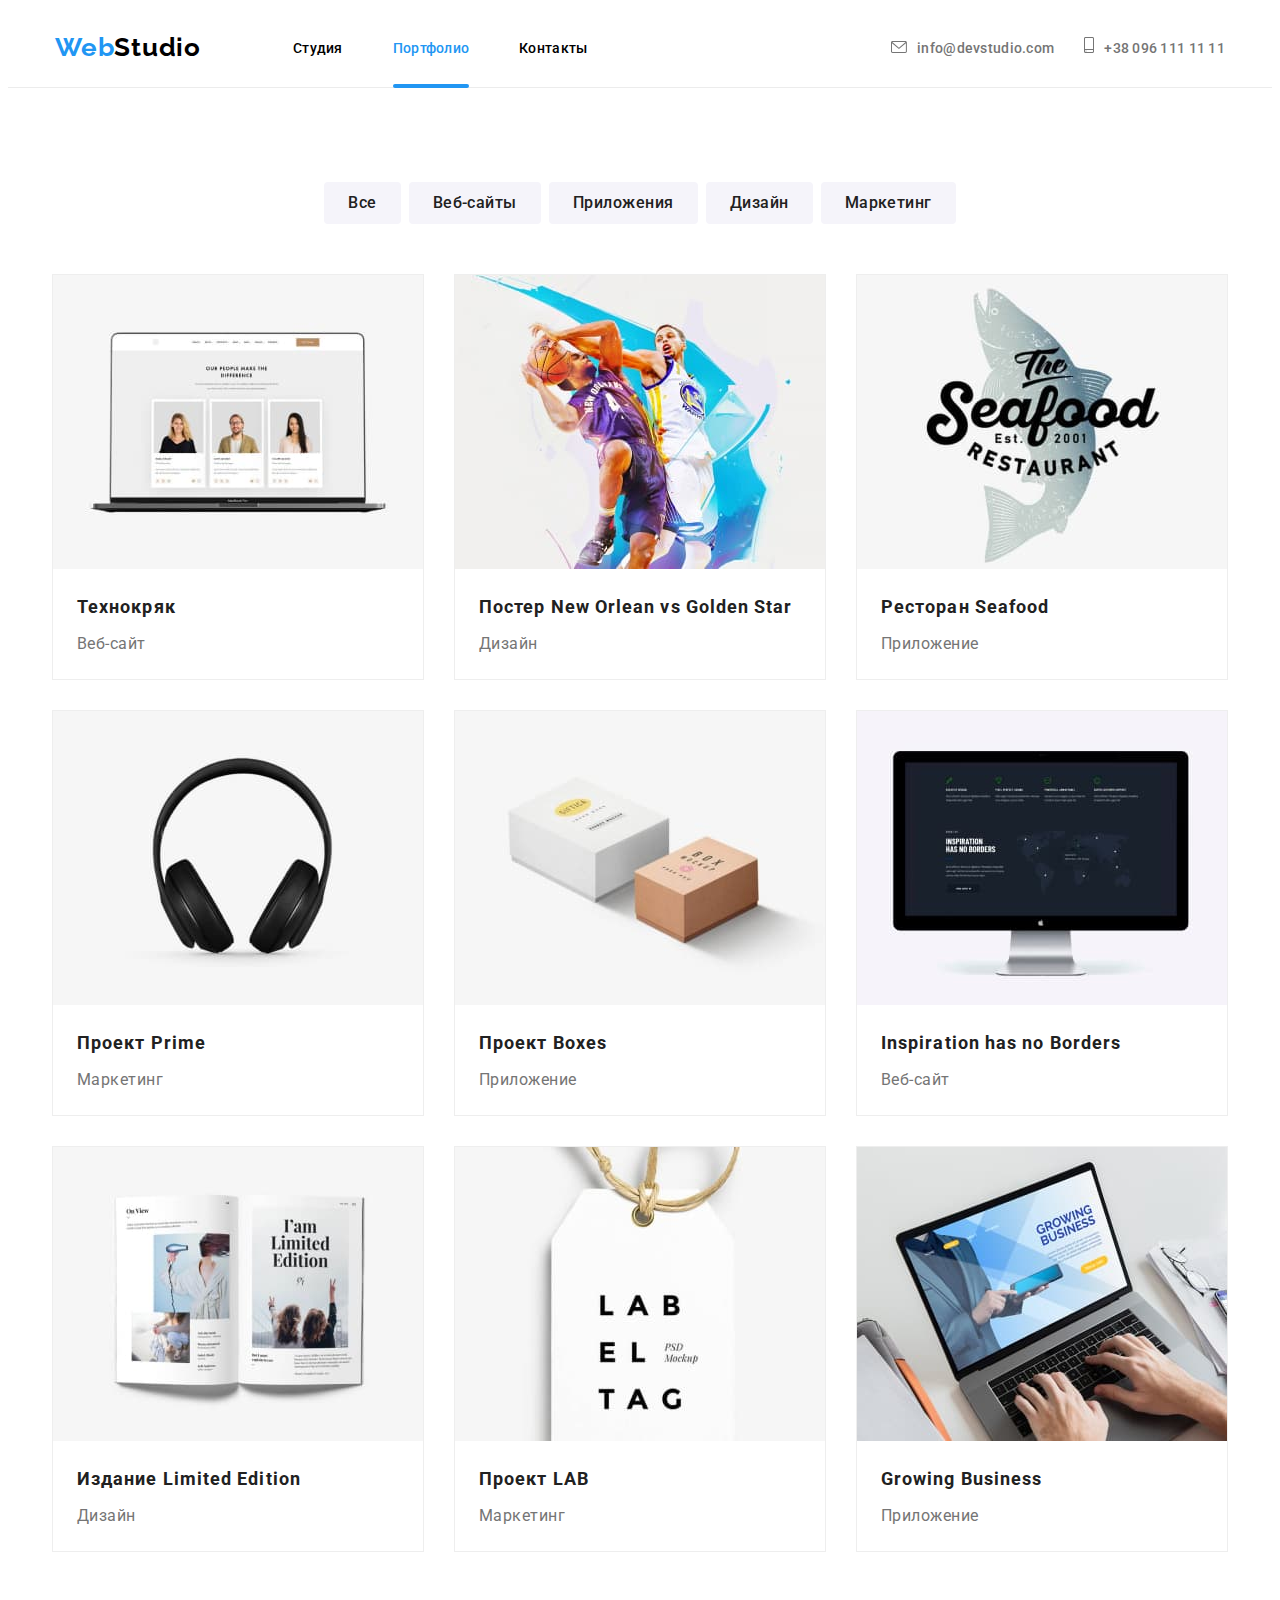
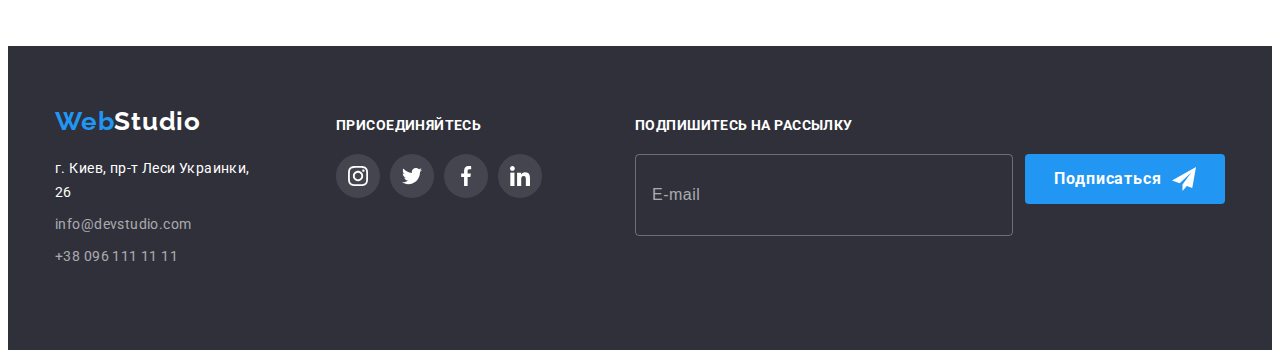
==== commit 0a260fc6: "footer done" ====
--- a/portfolio.html
+++ b/portfolio.html
@@ -349,8 +349,9 @@
     </section>
   </main>
 
-  <!-- <footer class="footer">
+  <footer class="footer">
     <div class="container footer-container">
+     <div class="footer-contacts-tab__wrap">
       <div class="footer-contact-info">
         <a class="footer-logo" href="./index.html"><span class="footer-logo__web" lang="en">Web</span><span
             class="footer-logo__studio" lang="en">Studio</span></a>
@@ -404,7 +405,7 @@
           </li>
           <li class="socials__item">
             <a href="" class="socials__link social--fill-white">
-              <svg class="socials__icon" width="20" height="20">
+              <svg class="footer-socials__icon" width="20" height="20">
                 <use href="./images/icons.svg#icon-linkedin">
                 </use>
               </svg>
@@ -412,6 +413,7 @@
           </li>
         </ul>
       </div>
+    </div>
       <div class="footer-mailing">
         <h2 class="footer-mailing__title">Подпишитесь на рассылку</h2>
         <form action="#" class="mailing-form">
@@ -425,7 +427,8 @@
         </form>
       </div>
     </div>
-  </footer> -->
+  </footer>
+
 </body>
 
 </html>--- a/css/main.min.css
+++ b/css/main.min.css
@@ -1,2 +1,2 @@
-:root{--logo-color: #ffffff;--main-title-color: #ffffff;--second-title-color: #212121;--first-text-color: #757575;--second-text-color: #212121;--third-text-color: #ffffff;--fourth-text-color: rgba(255, 255, 255, 0.6);--button-color: #ffffff;--header-main-text-color: #000000;--header-second-text-color: #757575;--accent-color: #2196f3;--background-block-color: #2f303a;--background-block-secondary-color: #f5f4fa;--background-color-third-color: #ffffff}p,h1,h2,h3,h4,h5,h6{margin:0 auto}ul{margin:0;padding:0}img{display:block;max-width:100%;height:auto}.visually-hidden{position:absolute;white-space:nowrap;width:1px;height:1px;overflow:hidden;border:0;padding:0;clip:rect(0 0 0 0);clip-path:inset(50%);margin:-1px}body{font-family:"Roboto", sans-serif;color:var(--main-title-color)}.list{list-style:none}.link{text-decoration:none}.container{width:100%;box-sizing:border-box;padding-left:15px;padding-right:15px;margin:0 auto}@media screen and (min-width: 480px){.container{width:480px}}@media screen and (min-width: 768px){.container{width:768px}}@media screen and (min-width: 1200px){.container{width:1200px}}.backdrop{position:fixed;top:0;left:0;width:100vw;height:100vh;background-color:rgba(0,0,0,0.2);opacity:1;transition:opacity 250ms cubic-bezier(0.4, 0, 0.2, 1),visibility 250ms cubic-bezier(0.4, 0, 0.2, 1)}.is-hidden{visibility:hidden;opacity:0;pointer-events:none}.modal{position:absolute;padding:40px;top:50%;left:50%;width:528px;min-height:581px;background-color:#ffffff;border-radius:4px;transform:translate(-50%, -50%) scale(1);transition:transform 250ms cubic-bezier(0.4, 0, 0.2, 1),visibility 250ms cubic-bezier(0.4, 0, 0.2, 1)}.is-hidden .modal{transform:translate(-50%, -50%) scale(0.5)}.modal-close{position:absolute;top:10px;right:10px;width:30px;height:30px;cursor:pointer;background-color:transparent;border:1px solid rgba(0,0,0,0.1);border-radius:50px;display:flex;align-items:center;justify-content:center;transition:border-color 250ms cubic-bezier(0.4, 0, 0.2, 1)}.modal-close:focus,.modal-close:hover{border-color:var(--accent-color)}.icon-close{transition:fill 250ms cubic-bezier(0.4, 0, 0.2, 1)}.modal-close:focus .icon-close,.modal-close:hover .icon-close{fill:var(--accent-color)}.modal__title{margin-bottom:12px;font-weight:700;font-size:20px;line-height:1.15;letter-spacing:.03em;text-align:center;color:var(--second-text-color)}.modal-form__info{margin-bottom:10px}.modal-personalization__wrap{position:relative}.modal-personalization__icon{position:absolute;top:50%;left:12px;transform:translateY(-50%);transition:fill 250ms cubic-bezier(0.4, 0, 0.2, 1)}.modal-personalization__input{padding-left:42px;padding-right:12px;font-size:12px;line-height:1.17;letter-spacing:0.01em;color:var(--header-second-text-color);width:100%;height:40px;border:1px solid rgba(33,33,33,0.2);border-radius:4px;background-color:transparent;outline:transparent;transition:border-color 250ms cubic-bezier(0.4, 0, 0.2, 1)}.modal-personalization__input:focus{border-color:var(--accent-color)}.modal-personalization__input:focus+.modal-personalization__icon{fill:var(--accent-color)}.modal-form__text{display:block;margin-bottom:4px;font-size:12px;line-height:1.17;letter-spacing:0.01em;color:var(--header-second-text-color)}.modal-form__comment{padding-left:16px;padding-right:16px;padding-top:12px;padding-bottom:12px;margin-bottom:20px;width:100%;height:120px;border:1px solid rgba(33,33,33,0.2);border-radius:4px;background-color:transparent;outline:transparent;resize:none}.modal-form__comment::placeholder{font-size:12px;line-height:1.17;letter-spacing:0.01em;color:rgba(117,117,117,0.5)}.modal-button{display:block;margin:0 auto;font-family:inherit;font-weight:700;font-size:16px;line-height:1.87;align-items:center;text-align:center;justify-content:center;letter-spacing:0.06em;width:200px;height:50px;cursor:pointer;border-radius:4px;color:var(--button-color);background-color:var(--accent-color);border-color:transparent;outline:transparent;box-shadow:0px 4px 4px rgba(0,0,0,0.25);transition:background-color 250ms cubic-bezier(0.4, 0, 0.2, 1)}.modal-button:focus{background-color:#188CE8}.modal-form-agreement{margin-bottom:30px}.agreement-text{display:flex;align-items:center;justify-content:center;font-size:14px;line-height:1.71px;letter-spacing:0.03em;color:var(--header-second-text-color)}.agreement-text span{width:16px;height:15px;margin-right:7px;display:flex;align-items:center;justify-content:center;border:2px solid #212121;border-radius:2px}.icon-checkmark{fill:#FFFFFF}.modal-check:checked+.agreement-text span{background-color:var(--accent-color);border:none}.agreemnet-link{color:var(--accent-color);text-decoration:underline;text-decoration-skip-ink:none}.socials{display:flex;justify-content:center}.socials__item{width:44px;height:44px}.socials__item:not(:last-child){margin-right:10px}.socials__link{display:flex;align-items:center;justify-content:center;width:100%;height:100%;border-radius:50%;color:#AFB1B8;outline:rgba(0,0,0,0);transition:background-color 250ms cubic-bezier(0.4, 0, 0.2, 1),color 250ms cubic-bezier(0.4, 0, 0.2, 1)}.socials__link:hover,.socials__link:focus{background-color:var(--accent-color)}.socials__link:hover .socials__icon,.socials__link:focus .socials__icon{fill:#FFFFFF}.social--fill-grey{fill:#AFB1B8}.social--fill-white{fill:#ffffff;background-color:rgba(255,255,255,0.1)}.header-container{display:flex;align-items:center}.header{padding-top:16px;padding-bottom:16px;border-bottom:1px solid #ECECEC}@media screen and (min-width: 768px){.header{padding-top:21px;padding-bottom:21px}}@media screen and (min-width: 1200px){.header{padding-top:24px;padding-bottom:24px}}.header-list__link{font-weight:500;font-size:14px;line-height:1.14;letter-spacing:.02em;color:var(--header-main-text-color);transition:color 250ms cubic-bezier(0.4, 0, 0.2, 1);position:relative}.header-list__link:hover,.header-list__link:focus{color:var(--accent-color)}.header-nav .link.current{color:var(--accent-color)}.header-nav .link.current::after{content:" ";width:100%;height:4px;border-radius:2px;background-color:var(--accent-color);position:absolute;left:0;bottom:-32px}.header-logo{display:block;margin-right:auto;width:134px;font-family:Raleway;font-weight:700;font-size:24px;line-height:1.17;letter-spacing:.03em;text-decoration:none}@media screen and (min-width: 1200px){.header-logo{font-family:Raleway;font-weight:700;font-size:26px;line-height:1.19;letter-spacing:.03em;text-decoration:none;width:145px;margin-right:93px}}.header-logo__web{color:var(--accent-color)}.header-logo__studio{color:var(--header-main-text-color)}.header-list{display:none;align-items:center}@media screen and (min-width: 768px){.header-list{display:flex}}.header-list__item:not(:last-child){margin-right:50px}.header-contacts{display:flex;align-items:center;margin-left:auto}@media screen and (max-width: 1200px){.header-contacts{display:none}}.header-contacts-tab{margin-left:auto}@media screen and (max-width: 767px){.header-contacts-tab{display:none}}@media screen and (min-width: 1199px){.header-contacts-tab{display:none}}.header-contacts-tab__wrap{display:flex;align-items:center;height:14px}.header-contacts__link{font-weight:500;font-size:14px;line-height:1.14;letter-spacing:.02em;color:var(--header-second-text-color);text-decoration:none;transition:color 250ms cubic-bezier(0.4, 0, 0.2, 1)}.header-contacts__link:hover,.header-contacts__link:focus{color:var(--accent-color)}.header-contacts-tab__link{font-weight:500;font-size:12px;line-height:1.17;letter-spacing:.02em;color:var(--header-second-text-color);text-decoration:none;transition:color 250ms cubic-bezier(0.4, 0, 0.2, 1)}.header-contacts-tab__link:hover,.header-contacts-tab__link:focus{color:var(--accent-color)}.header-contacts__item:not(:last-child){margin-right:30px}.header-contacts-tab__item:not(:last-child){margin-bottom:10px}.header-contacts__icon{fill:currentColor;margin-right:10px}.header-contacts-phone__icon{fill:currentColor;margin-right:8px;vertical-align:middle}.header-contacts-mail__icon{fill:currentColor;margin-right:8px}.menu-btn{background-color:transparent;border-color:transparent;cursor:pointer;margin-left:auto}@media screen and (min-width: 768px){.menu-btn{display:none}}.mob-menu{position:fixed;background-color:#fff;width:100vw;height:100vh;top:0;z-index:5;padding-top:10px;padding-bottom:48px}.mob-menu .container{display:flex;height:100%;flex-direction:column;justify-content:space-between}.menu-close-btn{display:block;margin-left:auto;background-color:transparent;border-color:transparent;cursor:pointer}.mob-menu-list__item:not(:last-child){margin-bottom:32px}.mob-menu-contacts{margin-bottom:64px}.mob-menu-contacts__item:not(:last-child){margin-bottom:32px}.mob-social-list{display:flex}.mob-social-list__item:not(:last-child){margin-right:20px}.mob-menu-list__link{font-weight:500;font-size:40px;line-height:1.17;letter-spacing:.02em;color:#212121}.mob-menu-list__link:hover,.mob-menu-list__link:focus{color:#2196F3}.mob-social-list__link{font-weight:500;font-size:18px;line-height:1.22;letter-spacing:.02em;color:#2196F3}.mob-social-list__link:hover,.mob-social-list__link:focus{color:#757575}.mob-menu-tel__link{color:#2196F3;display:block;font-weight:500;font-size:34px;line-height:1.18;letter-spacing:.02em}.mob-menu-mail__link{color:#757575;font-weight:500;font-size:24px;line-height:1.17;letter-spacing:.02em}.hero__title{margin-bottom:30px;max-width:360px;font-weight:900;font-size:26px;line-height:1.65;letter-spacing:.06em;text-transform:uppercase;color:var(--main-title-color)}@media screen and (min-width: 1200px){.hero__title{font-weight:900;font-size:44px;line-height:1.36;letter-spacing:.06em;max-width:696px}}.hero__button{font-family:inherit;font-weight:700;font-size:16px;line-height:1.87;align-items:center;text-align:center;letter-spacing:0.06em;width:200px;height:50px;cursor:pointer;border-radius:4px;color:var(--button-color);background-color:var(--accent-color)}.hero-container{text-align:center}.hero{padding-top:118px;padding-bottom:118px;background-color:var(--background-block-color);background-image:linear-gradient(to right, rgba(47,48,58,0.4), rgba(47,48,58,0.4)),url(../images/hero/hero-mob-1x.jpg);background-repeat:no-repeat;background-position:center;background-size:cover}@media screen and (min-width: 1200px){.hero{padding-top:200px;padding-bottom:200px}}@media (min-device-pixel-ratio: 2), (min-resolution: 192dpi), (min-resolution: 2dppx){.hero{background-image:linear-gradient(to right, rgba(47,48,58,0.4), rgba(47,48,58,0.4)),url(../images/hero/hero-mob-2x.jpg)}}@media screen and (min-width: 768px){.hero{background-image:linear-gradient(to right, rgba(47,48,58,0.4), rgba(47,48,58,0.4)),url(../images/hero/hero-tab-1x.jpg)}}@media screen and (min-width: 768px) and (min-device-pixel-ratio: 2), screen and (min-width: 768px) and (min-resolution: 192dpi), screen and (min-width: 768px) and (min-resolution: 2dppx){.hero{background-image:linear-gradient(to right, rgba(47,48,58,0.4), rgba(47,48,58,0.4)),url(../images/hero/hero-tab-2x.jpg)}}@media screen and (min-width: 1200px){.hero{background-image:linear-gradient(to right, rgba(47,48,58,0.4), rgba(47,48,58,0.4)),url(../images/hero/hero-desk-1x.jpg)}}@media screen and (min-width: 1200px) and (min-device-pixel-ratio: 2), screen and (min-width: 1200px) and (min-resolution: 192dpi), screen and (min-width: 1200px) and (min-resolution: 2dppx){.hero{background-image:linear-gradient(to right, rgba(47,48,58,0.4), rgba(47,48,58,0.4)),url(../images/hero/hero-desk-2x.jpg)}}.features-container{display:flex;align-items:center}.features__title{margin-bottom:10px;text-align:center;font-weight:700;font-size:14px;line-height:1.14;letter-spacing:.03em;text-transform:uppercase;color:var(--second-title-color)}@media screen and (min-width: 768px){.features__title{text-align:left}}.features__text{font-size:14px;line-height:1.71;letter-spacing:0.03em;color:var(--first-text-color)}@media screen and (min-width: 768px){.features__list{display:flex;flex-wrap:wrap;justify-content:center}}@media screen and (min-width: 1200px){.features__list{display:flex;flex-wrap:wrap;justify-content:center}}.features__item{margin-bottom:30px}.features__item:last-child{margin-bottom:0}@media screen and (min-width: 768px){.features__item{width:calc(100% / 2 - 30px)}.features__item:nth-last-child(-n+2){margin-bottom:0}.features__item:nth-child(even){margin-left:30px}}@media screen and (min-width: 1200px){.features__item{width:calc(100% / 4 - 30px);margin-left:30px;margin-bottom:0px}.features__item:nth-child(1){margin-left:0}}.features{padding-top:60px;padding-bottom:60px}@media screen and (min-width: 1200px){.features{padding-top:94px;padding-bottom:94px}}.features__picture{display:flex;margin-bottom:30px;align-items:center;justify-content:center;width:100%;height:120px;background-color:#F5F4FA;border-radius:4px}.about-us__title{margin-bottom:50px;font-weight:700;font-size:36px;line-height:1.67;letter-spacing:.03em;text-align:center;color:var(--second-title-color)}.about-us{padding-bottom:94px}@media screen and (max-width: 1199px){.about-us{display:none}}.about-us__list{display:flex}.about-us__item:not(:last-child){margin-right:30px}.about-us__item-wrap{position:relative}.about-us__item-text{position:absolute;left:0;bottom:0;font-weight:700;font-size:14px;line-height:1.14;letter-spacing:.03em;text-transform:uppercase;padding-top:27px;padding-bottom:27px;text-align:center;width:370px;height:70px;color:#FFFFFF;background-color:rgba(47,48,58,0.8)}.our-team__title{margin-bottom:30px;font-weight:700;font-size:28px;line-height:1.17;letter-spacing:.03em;text-align:center;color:var(--second-title-color)}@media screen and (min-width: 1200px){.our-team__title{margin-bottom:50px;font-weight:700;font-size:36px;line-height:1.17;letter-spacing:.03em}}.our-team__subtitle{margin-bottom:10px;font-weight:500;font-size:16px;line-height:1.19;letter-spacing:.03em;text-align:center;color:var(--second-text-color)}.our-team__text{margin-bottom:16px;font-size:16px;line-height:1.19;text-align:center;letter-spacing:0.03em;color:var(--first-text-color)}.our-team{padding-top:60px;padding-bottom:60px;background-color:var(--background-block-secondary-color)}@media screen and (min-width: 1200px){.our-team{padding-top:94px;padding-bottom:94px}}@media screen and (min-width: 768px){.our-team__list{display:flex;flex-wrap:wrap;justify-content:center}}@media screen and (min-width: 1200px){.our-team__list{display:flex;flex-wrap:wrap;justify-content:center}}.our-team__item{width:100%;margin-bottom:30px;background-color:#FFFFFF;border-bottom-left-radius:4px;border-bottom-right-radius:4px;box-shadow:0px 1px 3px rgba(0,0,0,0.12),0px 1px 1px rgba(0,0,0,0.14),0px 2px 1px rgba(0,0,0,0.2);border-radius:0px 0px 4px 4px}.our-team__item:last-child{margin-bottom:0}@media screen and (min-width: 768px){.our-team__item{width:calc(100% / 2 - 30px)}.our-team__item:nth-last-child(-n+2){margin-bottom:0}.our-team__item:nth-child(even){margin-left:30px}}@media screen and (min-width: 1200px){.our-team__item{width:calc(100% / 4 - 30px);margin-left:30px;margin-bottom:0px}.our-team__item:nth-child(1){margin-left:0}}.our-team__item-content{padding-top:30px;padding-bottom:30px}.clients{padding-top:60px;padding-bottom:60px}@media screen and (min-width: 1200px){.clients{padding-top:94px;padding-bottom:94px}}.clients__title{margin-bottom:30px;font-weight:700;font-size:28px;line-height:1.17;letter-spacing:.03em;text-align:center;color:var(--second-title-color)}@media screen and (min-width: 1200px){.clients__title{margin-bottom:50px;font-weight:700;font-size:36px;line-height:1.17;letter-spacing:.03em}}.clients-list{display:flex;flex-wrap:wrap;justify-content:center}.clients-list__item{flex-basis:calc(100% / 2 - 30px);height:92px;margin-bottom:30px}.clients-list__item:nth-child(2n+1){margin-right:30px}.clients-list__item:nth-child(n+5){margin-bottom:0}@media screen and (min-width: 768px){.clients-list__item{flex-basis:calc(100% / 3 - 30px);margin-right:30px;margin-bottom:30px}.clients-list__item:nth-child(3n+3){margin-right:0}.clients-list__item:nth-child(n+4){margin-bottom:0}}@media screen and (min-width: 1200px){.clients-list__item{flex-basis:calc(100% / 6 - 30px);margin-bottom:0}.clients-list__item:not(:last-child){margin-right:30px}}.clients-list__link{border:1px solid #AFB1B8;box-sizing:border-box;border-radius:4px;width:100%;height:100%;display:flex;align-items:center;justify-content:center;color:#AFB1B8;outline:transparent;transition:border-color 250ms cubic-bezier(0.4, 0, 0.2, 1),color 250ms cubic-bezier(0.4, 0, 0.2, 1)}.clients-list__link:hover,.clients-list__link:focus{color:var(--accent-color);border-color:var(--accent-color)}.clients-list__icon{fill:currentColor}.footer-address__tel,.footer-address__mail{font-size:14px;line-height:1.71;letter-spacing:0.03em;color:var(--fourth-text-color);transition:color 250ms cubic-bezier(0.4, 0, 0.2, 1)}.footer-address__tel:hover,.footer-address__mail:hover,.footer-address__tel:focus,.footer-address__mail:focus{color:var(--accent-color)}.footer-address__map{font-size:14px;line-height:1.71;letter-spacing:0.03em;color:var(--third-text-color);transition:color 250ms cubic-bezier(0.4, 0, 0.2, 1)}.footer-address__map:hover,.footer-address__map:focus{color:var(--accent-color)}.footer-address{font-style:normal}.footer-address__item:not(:last-child){margin-bottom:9px}.footer-logo{display:block;margin-bottom:20px;font-family:Raleway;font-weight:700;font-size:26px;line-height:1.19;letter-spacing:.03em;text-decoration:none}.footer-logo__web{color:var(--accent-color)}.footer-logo__studio{color:var(--logo-color)}.footer{background-color:var(--background-block-color)}.footer-contact-info{padding-top:60px;padding-bottom:60px;margin-right:70px;width:231px}.footer-container{display:flex}.footer-social__join-text{margin-bottom:20px;font-weight:700;font-size:14px;line-height:1.14;letter-spacing:.03em;text-transform:uppercase;text-align:left;justify-content:center}.footer-mailing__title{margin-bottom:20px;font-weight:700;font-size:14px;line-height:1.14;letter-spacing:.03em;text-transform:uppercase;text-align:left;justify-content:center}.footer-social{padding-top:72px;padding-bottom:100px;margin-right:93px}.footer-mailing{padding-top:72px;padding-bottom:94px}.mailing-form__input{font-size:16px;line-height:1.25;letter-spacing:0.03em;color:rgba(255,255,255,0.6);width:358px;height:50px;background-color:transparent;border:1px solid rgba(255,255,255,0.3);border-radius:4px;margin-right:12px;padding-left:16px;padding-top:15px;padding-bottom:15px;outline:transparent}.mailing-form__input::placeholder{font-size:16px;line-height:1.25;letter-spacing:0.03em;color:rgba(255,255,255,0.6)}.mailing-form__button{display:flex;margin:0 auto;font-family:inherit;font-weight:700;font-size:16px;line-height:1.87;align-items:center;justify-content:center;letter-spacing:0.06em;width:200px;height:50px;cursor:pointer;border-radius:4px;color:var(--button-color);background-color:var(--accent-color);border-color:transparent;outline:transparent}.mailing-form__wrap{display:flex}.mailing-form__icon{margin-left:10px}.filter{padding-top:60px;padding-bottom:60px}@media screen and (min-width: 1200px){.filter{padding-top:94px;padding-bottom:94px}}.filter-list{display:flex;flex-wrap:wrap;margin-bottom:40px}@media screen and (min-width: 768px){.filter-list{margin-bottom:30px;justify-content:center}}@media screen and (min-width: 1200px){.filter-list{margin-bottom:50px;justify-content:center}}.filter-list__item:not(:last-child){margin-right:8px}.filter-list__item:nth-last-child(n+3){margin-bottom:15px}@media screen and (min-width: 768px){.filter-list__item:nth-last-child(n+3){margin-bottom:0}}@media screen and (min-width: 768px){.filter-examples{display:flex;flex-wrap:wrap}}@media screen and (min-width: 1200px){.filter-examples{display:flex;flex-wrap:wrap;justify-content:center}}.filter-examples__item{width:100%;border:1px solid #EEEEEE}.filter-examples__item:not(:last-child){margin-bottom:30px}.filter-examples__item:hover,.filter-examples__item:focus{box-shadow:0px 1px 1px rgba(0,0,0,0.12),0px 4px 4px rgba(0,0,0,0.06),1px 4px 6px rgba(0,0,0,0.16)}@media screen and (min-width: 768px){.filter-examples__item{width:calc(100% / 2 - 15px)}.filter-examples__item:not(:last-child){margin-bottom:30px}.filter-examples__item:nth-child(even){margin-left:30px}}@media screen and (min-width: 1200px){.filter-examples__item{width:calc(100% / 3 - 30px);margin-left:30px;margin-bottom:30px}.filter-examples__item:nth-child(3n+1){margin-left:0}.filter-examples__item:nth-last-child(-n+3){margin-bottom:0}}.filter-list__button{padding:6px 22px;font-family:inherit;font-weight:500;font-size:16px;line-height:1.63;letter-spacing:0.03em;text-align:center;cursor:pointer;border-radius:4px;color:var(--second-title-color);border-color:transparent;background-color:var(--background-block-secondary-color);transition:color 250ms cubic-bezier(0.4, 0, 0.2, 1),box-shadow 250ms cubic-bezier(0.4, 0, 0.2, 1),background-color 250ms cubic-bezier(0.4, 0, 0.2, 1)}.filter-list__button:hover,.filter-list__button:focus{background-color:var(--accent-color);color:var(--button-color);box-shadow:0px 3px 1px rgba(0,0,0,0.1),0px 1px 2px rgba(0,0,0,0.08),0px 2px 2px rgba(0,0,0,0.12)}.filter-examples__title{margin-bottom:4px;font-weight:700;font-size:18px;line-height:2;letter-spacing:.06em;text-align:left;color:var(--second-title-color);background-color:var(--background-color-third-color)}.filter-examples__text{font-size:16px;line-height:1.88;text-align:left;letter-spacing:0.03em;color:var(--first-text-color);background-color:var(--background-color-third-color)}.filter-examples__main-text{padding:20px 24px}img{width:100%}.filter-examples__item-wrap{position:relative;overflow:hidden}.filter-examples__description-text{position:absolute;top:0;left:0;height:100%;font-size:18px;line-height:1.56;letter-spacing:0.03em;color:#ffffff;background-color:rgba(33,150,243,0.9);transform:translateY(100%);transition:transform 250ms cubic-bezier(0.4, 0, 0.2, 1)}.filter-examples__item:hover .filter-examples__description-text{transform:translateY(0)}@media screen and (min-width: 768px){.filter-examples__description-text{padding:49px 24px}}
+:root{--logo-color: #ffffff;--main-title-color: #ffffff;--second-title-color: #212121;--first-text-color: #757575;--second-text-color: #212121;--third-text-color: #ffffff;--fourth-text-color: rgba(255, 255, 255, 0.6);--button-color: #ffffff;--header-main-text-color: #000000;--header-second-text-color: #757575;--accent-color: #2196f3;--background-block-color: #2f303a;--background-block-secondary-color: #f5f4fa;--background-color-third-color: #ffffff}p,h1,h2,h3,h4,h5,h6{margin:0 auto}ul{margin:0;padding:0}img{display:block;max-width:100%;height:auto}.visually-hidden{position:absolute;white-space:nowrap;width:1px;height:1px;overflow:hidden;border:0;padding:0;clip:rect(0 0 0 0);clip-path:inset(50%);margin:-1px}body{font-family:"Roboto", sans-serif;color:var(--main-title-color)}.list{list-style:none}.link{text-decoration:none}.container{width:100%;box-sizing:border-box;padding-left:15px;padding-right:15px;margin:0 auto}@media screen and (min-width: 480px){.container{width:480px}}@media screen and (min-width: 768px){.container{width:768px}}@media screen and (min-width: 1200px){.container{width:1200px}}.backdrop{position:fixed;top:0;left:0;width:100vw;height:100vh;background-color:rgba(0,0,0,0.2);opacity:1;transition:opacity 250ms cubic-bezier(0.4, 0, 0.2, 1),visibility 250ms cubic-bezier(0.4, 0, 0.2, 1)}.is-hidden{visibility:hidden;opacity:0;pointer-events:none}.modal{position:absolute;padding:40px;top:50%;left:50%;width:450px;min-height:609px;background-color:#ffffff;border-radius:4px;transform:translate(-50%, -50%) scale(1);transition:transform 250ms cubic-bezier(0.4, 0, 0.2, 1),visibility 250ms cubic-bezier(0.4, 0, 0.2, 1)}.is-hidden .modal{transform:translate(-50%, -50%) scale(0.5)}@media screen and (min-width: 1200px){.modal{width:528px;min-height:581px}}.modal-close{position:absolute;top:10px;right:10px;width:30px;height:30px;cursor:pointer;background-color:transparent;border:1px solid rgba(0,0,0,0.1);border-radius:50px;display:flex;align-items:center;justify-content:center;transition:border-color 250ms cubic-bezier(0.4, 0, 0.2, 1)}.modal-close:focus,.modal-close:hover{border-color:var(--accent-color)}.icon-close{transition:fill 250ms cubic-bezier(0.4, 0, 0.2, 1)}.modal-close:focus .icon-close,.modal-close:hover .icon-close{fill:var(--accent-color)}.modal__title{margin-bottom:12px;font-weight:700;font-size:20px;line-height:1.15;letter-spacing:.03em;text-align:center;color:var(--second-text-color)}.modal-form__info{margin-bottom:10px}.modal-personalization__wrap{position:relative}.modal-personalization__icon{position:absolute;top:50%;left:12px;transform:translateY(-50%);transition:fill 250ms cubic-bezier(0.4, 0, 0.2, 1)}.modal-personalization__input{padding-left:42px;padding-right:12px;font-size:12px;line-height:1.17;letter-spacing:0.01em;color:var(--header-second-text-color);width:100%;height:40px;border:1px solid rgba(33,33,33,0.2);border-radius:4px;background-color:transparent;outline:transparent;transition:border-color 250ms cubic-bezier(0.4, 0, 0.2, 1)}.modal-personalization__input:focus{border-color:var(--accent-color)}.modal-personalization__input:focus+.modal-personalization__icon{fill:var(--accent-color)}.modal-form__text{display:block;margin-bottom:4px;font-size:12px;line-height:1.17;letter-spacing:0.01em;color:var(--header-second-text-color)}.modal-form__comment{padding-left:16px;padding-right:16px;padding-top:12px;padding-bottom:12px;margin-bottom:20px;width:100%;height:120px;border:1px solid rgba(33,33,33,0.2);border-radius:4px;background-color:transparent;outline:transparent;resize:none}.modal-form__comment::placeholder{font-size:12px;line-height:1.17;letter-spacing:0.01em;color:rgba(117,117,117,0.5)}.modal-button{display:block;margin:0 auto;font-family:inherit;font-weight:700;font-size:16px;line-height:1.87;align-items:center;text-align:center;justify-content:center;letter-spacing:0.06em;width:200px;height:50px;cursor:pointer;border-radius:4px;color:var(--button-color);background-color:var(--accent-color);border-color:transparent;outline:transparent;box-shadow:0px 4px 4px rgba(0,0,0,0.25);transition:background-color 250ms cubic-bezier(0.4, 0, 0.2, 1)}.modal-button:focus{background-color:#188CE8}.modal-form-agreement{margin-bottom:30px}.agreement-text{display:flex;align-items:center;justify-content:center;font-size:12px;line-height:1.17px;letter-spacing:0.03em;color:var(--header-second-text-color)}.agreement-text span{width:16px;height:15px;margin-right:7px;display:flex;align-items:center;justify-content:center;border:2px solid #212121;border-radius:2px}@media screen and (min-width: 1200px){.agreement-text{font-size:14px;line-height:1.71px}}.icon-checkmark{fill:#FFFFFF}.modal-check:checked+.agreement-text span{background-color:var(--accent-color);border:none}.agreemnet-link{color:var(--accent-color);text-decoration:underline;text-decoration-skip-ink:none}.socials{display:flex;justify-content:center}.socials__item{width:44px;height:44px}.socials__item:not(:last-child){margin-right:10px}.socials__link{display:flex;align-items:center;justify-content:center;width:100%;height:100%;border-radius:50%;color:#AFB1B8;outline:rgba(0,0,0,0);transition:background-color 250ms cubic-bezier(0.4, 0, 0.2, 1),color 250ms cubic-bezier(0.4, 0, 0.2, 1)}.socials__link:hover,.socials__link:focus{background-color:var(--accent-color)}.socials__link:hover .socials__icon,.socials__link:focus .socials__icon{fill:#FFFFFF}.social--fill-grey{fill:#AFB1B8}.social--fill-white{fill:#ffffff;background-color:rgba(255,255,255,0.1)}.header-container{display:flex;align-items:center}.header{padding-top:16px;padding-bottom:16px;border-bottom:1px solid #ECECEC}@media screen and (min-width: 768px){.header{padding-top:21px;padding-bottom:21px}}@media screen and (min-width: 1200px){.header{padding-top:24px;padding-bottom:24px}}.header-list__link{font-weight:500;font-size:14px;line-height:1.14;letter-spacing:.02em;color:var(--header-main-text-color);transition:color 250ms cubic-bezier(0.4, 0, 0.2, 1);position:relative}.header-list__link:hover,.header-list__link:focus{color:var(--accent-color)}.header-nav .link.current{color:var(--accent-color)}.header-nav .link.current::after{content:" ";width:100%;height:4px;border-radius:2px;background-color:var(--accent-color);position:absolute;left:0;bottom:-32px}.header-logo{display:block;margin-right:auto;width:134px;font-family:Raleway;font-weight:700;font-size:24px;line-height:1.17;letter-spacing:.03em;text-decoration:none}@media screen and (min-width: 1200px){.header-logo{font-family:Raleway;font-weight:700;font-size:26px;line-height:1.19;letter-spacing:.03em;text-decoration:none;width:145px;margin-right:93px}}.header-logo__web{color:var(--accent-color)}.header-logo__studio{color:var(--header-main-text-color)}.header-list{display:none;align-items:center}@media screen and (min-width: 768px){.header-list{display:flex}}.header-list__item:not(:last-child){margin-right:50px}.header-contacts{display:flex;align-items:center;margin-left:auto}@media screen and (max-width: 1200px){.header-contacts{display:none}}.header-contacts-tab{margin-left:auto}@media screen and (max-width: 767px){.header-contacts-tab{display:none}}@media screen and (min-width: 1199px){.header-contacts-tab{display:none}}.header-contacts-tab__wrap{display:flex;align-items:center;height:14px}.header-contacts__link{font-weight:500;font-size:14px;line-height:1.14;letter-spacing:.02em;color:var(--header-second-text-color);text-decoration:none;transition:color 250ms cubic-bezier(0.4, 0, 0.2, 1)}.header-contacts__link:hover,.header-contacts__link:focus{color:var(--accent-color)}.header-contacts-tab__link{font-weight:500;font-size:12px;line-height:1.17;letter-spacing:.02em;color:var(--header-second-text-color);text-decoration:none;transition:color 250ms cubic-bezier(0.4, 0, 0.2, 1)}.header-contacts-tab__link:hover,.header-contacts-tab__link:focus{color:var(--accent-color)}.header-contacts__item:not(:last-child){margin-right:30px}.header-contacts-tab__item:not(:last-child){margin-bottom:10px}.header-contacts__icon{fill:currentColor;margin-right:10px}.header-contacts-phone__icon{fill:currentColor;margin-right:8px;vertical-align:middle}.header-contacts-mail__icon{fill:currentColor;margin-right:8px}.menu-btn{background-color:transparent;border-color:transparent;cursor:pointer;margin-left:auto}@media screen and (min-width: 768px){.menu-btn{display:none}}.mob-menu{position:fixed;background-color:#fff;width:100vw;height:100vh;top:0;z-index:5;padding-top:10px;padding-bottom:48px}.mob-menu .container{display:flex;height:100%;flex-direction:column;justify-content:space-between}.menu-close-btn{display:block;margin-left:auto;background-color:transparent;border-color:transparent;cursor:pointer}.mob-menu-list__item:not(:last-child){margin-bottom:32px}.mob-menu-contacts{margin-bottom:64px}.mob-menu-contacts__item:not(:last-child){margin-bottom:32px}.mob-social-list{display:flex}.mob-social-list__item:not(:last-child){margin-right:20px}.mob-menu-list__link{font-weight:500;font-size:40px;line-height:1.17;letter-spacing:.02em;color:#212121}.mob-menu-list__link:hover,.mob-menu-list__link:focus{color:#2196F3}.mob-social-list__link{font-weight:500;font-size:18px;line-height:1.22;letter-spacing:.02em;color:#2196F3}.mob-social-list__link:hover,.mob-social-list__link:focus{color:#757575}.mob-menu-tel__link{color:#2196F3;display:block;font-weight:500;font-size:34px;line-height:1.18;letter-spacing:.02em}.mob-menu-mail__link{color:#757575;font-weight:500;font-size:24px;line-height:1.17;letter-spacing:.02em}.hero__title{margin-bottom:30px;max-width:360px;font-weight:900;font-size:26px;line-height:1.65;letter-spacing:.06em;text-transform:uppercase;color:var(--main-title-color)}@media screen and (min-width: 1200px){.hero__title{font-weight:900;font-size:44px;line-height:1.36;letter-spacing:.06em;max-width:696px}}.hero__button{font-family:inherit;font-weight:700;font-size:16px;line-height:1.87;align-items:center;text-align:center;letter-spacing:0.06em;width:200px;height:50px;cursor:pointer;border-radius:4px;color:var(--button-color);background-color:var(--accent-color)}.hero-container{text-align:center}.hero{padding-top:118px;padding-bottom:118px;background-color:var(--background-block-color);background-image:linear-gradient(to right, rgba(47,48,58,0.4), rgba(47,48,58,0.4)),url(../images/hero/hero-mob-1x.jpg);background-repeat:no-repeat;background-position:center;background-size:cover}@media screen and (min-width: 1200px){.hero{padding-top:200px;padding-bottom:200px}}@media (min-device-pixel-ratio: 2), (min-resolution: 192dpi), (min-resolution: 2dppx){.hero{background-image:linear-gradient(to right, rgba(47,48,58,0.4), rgba(47,48,58,0.4)),url(../images/hero/hero-mob-2x.jpg)}}@media screen and (min-width: 768px){.hero{background-image:linear-gradient(to right, rgba(47,48,58,0.4), rgba(47,48,58,0.4)),url(../images/hero/hero-tab-1x.jpg)}}@media screen and (min-width: 768px) and (min-device-pixel-ratio: 2), screen and (min-width: 768px) and (min-resolution: 192dpi), screen and (min-width: 768px) and (min-resolution: 2dppx){.hero{background-image:linear-gradient(to right, rgba(47,48,58,0.4), rgba(47,48,58,0.4)),url(../images/hero/hero-tab-2x.jpg)}}@media screen and (min-width: 1200px){.hero{background-image:linear-gradient(to right, rgba(47,48,58,0.4), rgba(47,48,58,0.4)),url(../images/hero/hero-desk-1x.jpg)}}@media screen and (min-width: 1200px) and (min-device-pixel-ratio: 2), screen and (min-width: 1200px) and (min-resolution: 192dpi), screen and (min-width: 1200px) and (min-resolution: 2dppx){.hero{background-image:linear-gradient(to right, rgba(47,48,58,0.4), rgba(47,48,58,0.4)),url(../images/hero/hero-desk-2x.jpg)}}.features-container{display:flex;align-items:center}.features__title{margin-bottom:10px;text-align:center;font-weight:700;font-size:14px;line-height:1.14;letter-spacing:.03em;text-transform:uppercase;color:var(--second-title-color)}@media screen and (min-width: 768px){.features__title{text-align:left}}.features__text{font-size:14px;line-height:1.71;letter-spacing:0.03em;color:var(--first-text-color)}@media screen and (min-width: 768px){.features__list{display:flex;flex-wrap:wrap;justify-content:center;margin-left:-15px;margin-right:-15px}}@media screen and (min-width: 1200px){.features__list{display:flex;flex-wrap:wrap;justify-content:center;margin-left:-15px;margin-right:-15px}}.features__item{margin-bottom:30px}.features__item:last-child{margin-bottom:0}@media screen and (min-width: 768px){.features__item{width:calc(100% / 2 - 30px)}.features__item:nth-last-child(-n+2){margin-bottom:0}.features__item:nth-child(even){margin-left:30px}}@media screen and (min-width: 1200px){.features__item{width:calc(100% / 4 - 30px);margin-left:30px;margin-bottom:0px}.features__item:nth-child(1){margin-left:0}}.features{padding-top:60px;padding-bottom:60px}@media screen and (min-width: 1200px){.features{padding-top:94px;padding-bottom:94px}}.features__picture{display:flex;margin-bottom:30px;align-items:center;justify-content:center;width:100%;height:120px;background-color:#F5F4FA;border-radius:4px}.about-us__title{margin-bottom:50px;font-weight:700;font-size:36px;line-height:1.67;letter-spacing:.03em;text-align:center;color:var(--second-title-color)}.about-us{padding-bottom:94px}@media screen and (max-width: 1199px){.about-us{display:none}}.about-us__list{display:flex}.about-us__item:not(:last-child){margin-right:30px}.about-us__item-wrap{position:relative}.about-us__item-text{position:absolute;left:0;bottom:0;font-weight:700;font-size:14px;line-height:1.14;letter-spacing:.03em;text-transform:uppercase;padding-top:27px;padding-bottom:27px;text-align:center;width:370px;height:70px;color:#FFFFFF;background-color:rgba(47,48,58,0.8)}.our-team__title{margin-bottom:30px;font-weight:700;font-size:28px;line-height:1.17;letter-spacing:.03em;text-align:center;color:var(--second-title-color)}@media screen and (min-width: 1200px){.our-team__title{margin-bottom:50px;font-weight:700;font-size:36px;line-height:1.17;letter-spacing:.03em}}.our-team__subtitle{margin-bottom:10px;font-weight:500;font-size:16px;line-height:1.19;letter-spacing:.03em;text-align:center;color:var(--second-text-color)}.our-team__text{margin-bottom:16px;font-size:16px;line-height:1.19;text-align:center;letter-spacing:0.03em;color:var(--first-text-color)}.our-team{padding-top:60px;padding-bottom:60px;background-color:var(--background-block-secondary-color)}@media screen and (min-width: 1200px){.our-team{padding-top:94px;padding-bottom:94px}}@media screen and (min-width: 768px){.our-team__list{display:flex;flex-wrap:wrap;justify-content:center;margin-left:-15px;margin-right:-15px}}@media screen and (min-width: 1200px){.our-team__list{display:flex;flex-wrap:wrap;justify-content:center;margin-left:-15px;margin-right:-15px}}.our-team__item{width:100%;margin-bottom:30px;background-color:#FFFFFF;border-bottom-left-radius:4px;border-bottom-right-radius:4px;box-shadow:0px 1px 3px rgba(0,0,0,0.12),0px 1px 1px rgba(0,0,0,0.14),0px 2px 1px rgba(0,0,0,0.2);border-radius:0px 0px 4px 4px}.our-team__item:last-child{margin-bottom:0}@media screen and (min-width: 768px){.our-team__item{width:calc(100% / 2 - 30px)}.our-team__item:nth-last-child(-n+2){margin-bottom:0}.our-team__item:nth-child(even){margin-left:30px}}@media screen and (min-width: 1200px){.our-team__item{width:calc(100% / 4 - 30px);margin-left:30px;margin-bottom:0px}.our-team__item:nth-child(1){margin-left:0}}.our-team__item-content{padding-top:30px;padding-bottom:30px}.clients{padding-top:60px;padding-bottom:60px}@media screen and (min-width: 1200px){.clients{padding-top:94px;padding-bottom:94px}}.clients__title{margin-bottom:30px;font-weight:700;font-size:28px;line-height:1.17;letter-spacing:.03em;text-align:center;color:var(--second-title-color)}@media screen and (min-width: 1200px){.clients__title{margin-bottom:50px;font-weight:700;font-size:36px;line-height:1.17;letter-spacing:.03em}}.clients-list{display:flex;flex-wrap:wrap;justify-content:center;margin-left:-15px;margin-right:-15px}.clients-list__item{flex-basis:calc(100% / 2 - 30px);height:92px;margin-bottom:30px}.clients-list__item:nth-child(2n+1){margin-right:30px}.clients-list__item:nth-child(n+5){margin-bottom:0}@media screen and (min-width: 768px){.clients-list__item{flex-basis:calc(100% / 3 - 30px);margin-right:30px;margin-bottom:30px}.clients-list__item:nth-child(3n+3){margin-right:0}.clients-list__item:nth-child(n+4){margin-bottom:0}}@media screen and (min-width: 1200px){.clients-list__item{flex-basis:calc(100% / 6 - 30px);margin-bottom:0}.clients-list__item:not(:last-child){margin-right:30px}}.clients-list__link{border:1px solid #AFB1B8;box-sizing:border-box;border-radius:4px;width:100%;height:100%;display:flex;align-items:center;justify-content:center;color:#AFB1B8;outline:transparent;transition:border-color 250ms cubic-bezier(0.4, 0, 0.2, 1),color 250ms cubic-bezier(0.4, 0, 0.2, 1)}.clients-list__link:hover,.clients-list__link:focus{color:var(--accent-color);border-color:var(--accent-color)}.clients-list__icon{fill:currentColor}@media screen and (min-width: 1200px){.footer-container{display:flex}}@media screen and (min-width: 768px){.footer-contacts-tab__wrap{display:flex}}.footer{background-color:var(--background-block-color)}.footer-address__tel,.footer-address__mail{font-size:14px;line-height:1.71;letter-spacing:0.03em;color:var(--fourth-text-color);transition:color 250ms cubic-bezier(0.4, 0, 0.2, 1)}.footer-address__tel:hover,.footer-address__mail:hover,.footer-address__tel:focus,.footer-address__mail:focus{color:var(--accent-color)}.footer-address__map{font-size:14px;line-height:1.71;letter-spacing:0.03em;color:var(--third-text-color);transition:color 250ms cubic-bezier(0.4, 0, 0.2, 1)}.footer-address__map:hover,.footer-address__map:focus{color:var(--accent-color)}.footer-address{font-style:normal}.footer-address__item:not(:last-child){margin-bottom:8px}.footer-logo{display:block;margin-bottom:20px;font-family:Raleway;font-weight:700;font-size:26px;line-height:1.19;letter-spacing:.03em;text-decoration:none}.footer-logo__web{color:var(--accent-color)}.footer-logo__studio{color:var(--logo-color)}.footer-contact-info{text-align:center;padding-top:60px;padding-bottom:60px}@media screen and (min-width: 768px){.footer-contact-info{margin-right:165px;padding-left:76px}}@media screen and (min-width: 1200px){.footer-contact-info{margin-right:70px;text-align:left;padding-left:0}}.footer-social__join-text{margin-bottom:20px;font-weight:700;font-size:14px;line-height:1.14;letter-spacing:.03em;text-transform:uppercase;text-align:center;justify-content:center}@media screen and (min-width: 1200px){.footer-social__join-text{text-align:left}}.footer-mailing__title{margin-bottom:20px;font-weight:700;font-size:14px;line-height:1.14;letter-spacing:.03em;text-transform:uppercase;text-align:center;justify-content:center}@media screen and (min-width: 1200px){.footer-mailing__title{text-align:left}}.footer-social{padding-bottom:60px}@media screen and (min-width: 768px){.footer-social{padding-top:65px;padding-bottom:102px}}@media screen and (min-width: 1200px){.footer-social{padding-top:72px;padding-bottom:100px;margin-right:93px}}.footer-mailing{padding-bottom:60px}@media screen and (min-width: 1200px){.footer-mailing{padding-top:72px;padding-bottom:94px}}.mailing-form__input{display:block;margin-left:auto;margin-right:auto;margin-bottom:20px;font-size:16px;line-height:1.25;letter-spacing:0.03em;color:rgba(255,255,255,0.6);width:450px;height:50px;background-color:transparent;border:1px solid rgba(255,255,255,0.3);border-radius:4px;padding-left:16px;padding-top:15px;padding-bottom:15px;outline:transparent}.mailing-form__input::placeholder{font-size:16px;line-height:1.25;letter-spacing:0.03em;color:rgba(255,255,255,0.6)}@media screen and (min-width: 1200px){.mailing-form__input{width:358px;margin-right:12px}}.mailing-form__button{display:flex;margin:0 auto;font-family:inherit;font-weight:700;font-size:16px;line-height:1.87;align-items:center;justify-content:center;letter-spacing:0.06em;width:200px;height:50px;cursor:pointer;border-radius:4px;color:var(--button-color);background-color:var(--accent-color);border-color:transparent;outline:transparent}@media screen and (min-width: 1200px){.mailing-form__wrap{display:flex}}.mailing-form__icon{margin-left:10px}.filter{padding-top:60px;padding-bottom:60px}@media screen and (min-width: 1200px){.filter{padding-top:94px;padding-bottom:94px}}.filter-list{display:flex;flex-wrap:wrap;margin-bottom:40px}@media screen and (min-width: 768px){.filter-list{margin-bottom:30px;justify-content:center}}@media screen and (min-width: 1200px){.filter-list{margin-bottom:50px;justify-content:center}}.filter-list__item:not(:last-child){margin-right:8px}.filter-list__item:nth-last-child(n+3){margin-bottom:15px}@media screen and (min-width: 768px){.filter-list__item:nth-last-child(n+3){margin-bottom:0}}@media screen and (min-width: 768px){.filter-examples{display:flex;flex-wrap:wrap;margin-left:-15px;margin-right:-15px}}@media screen and (min-width: 1200px){.filter-examples{display:flex;flex-wrap:wrap;justify-content:center;margin-left:-15px;margin-right:-15px}}.filter-examples__item{width:100%;border:1px solid #EEEEEE}.filter-examples__item:not(:last-child){margin-bottom:30px}.filter-examples__item:hover,.filter-examples__item:focus{box-shadow:0px 1px 1px rgba(0,0,0,0.12),0px 4px 4px rgba(0,0,0,0.06),1px 4px 6px rgba(0,0,0,0.16)}@media screen and (min-width: 768px){.filter-examples__item{width:calc(100% / 2 - 15px)}.filter-examples__item:not(:last-child){margin-bottom:30px}.filter-examples__item:nth-child(even){margin-left:30px}}@media screen and (min-width: 1200px){.filter-examples__item{width:calc(100% / 3 - 30px);margin-left:30px;margin-bottom:30px}.filter-examples__item:nth-child(3n+1){margin-left:0}.filter-examples__item:nth-last-child(-n+3){margin-bottom:0}}.filter-list__button{padding:6px 22px;font-family:inherit;font-weight:500;font-size:16px;line-height:1.63;letter-spacing:0.03em;text-align:center;cursor:pointer;border-radius:4px;color:var(--second-title-color);border-color:transparent;background-color:var(--background-block-secondary-color);transition:color 250ms cubic-bezier(0.4, 0, 0.2, 1),box-shadow 250ms cubic-bezier(0.4, 0, 0.2, 1),background-color 250ms cubic-bezier(0.4, 0, 0.2, 1)}.filter-list__button:hover,.filter-list__button:focus{background-color:var(--accent-color);color:var(--button-color);box-shadow:0px 3px 1px rgba(0,0,0,0.1),0px 1px 2px rgba(0,0,0,0.08),0px 2px 2px rgba(0,0,0,0.12)}.filter-examples__title{margin-bottom:4px;font-weight:700;font-size:18px;line-height:2;letter-spacing:.06em;text-align:left;color:var(--second-title-color);background-color:var(--background-color-third-color)}.filter-examples__text{font-size:16px;line-height:1.88;text-align:left;letter-spacing:0.03em;color:var(--first-text-color);background-color:var(--background-color-third-color)}.filter-examples__main-text{padding:20px 24px}img{width:100%}.filter-examples__item-wrap{position:relative;overflow:hidden}.filter-examples__description-text{position:absolute;top:0;left:0;padding:77px 24px;height:100%;font-size:18px;line-height:1.56;letter-spacing:0.03em;color:#ffffff;background-color:rgba(33,150,243,0.9);transform:translateY(100%);transition:transform 250ms cubic-bezier(0.4, 0, 0.2, 1)}.filter-examples__item:hover .filter-examples__description-text{transform:translateY(0)}@media screen and (min-width: 768px){.filter-examples__description-text{padding:49px 24px}}@media screen and (min-width: 1200px){.filter-examples__description-text{padding:63px 24px}}
 /*# sourceMappingURL=main.min.css.map */